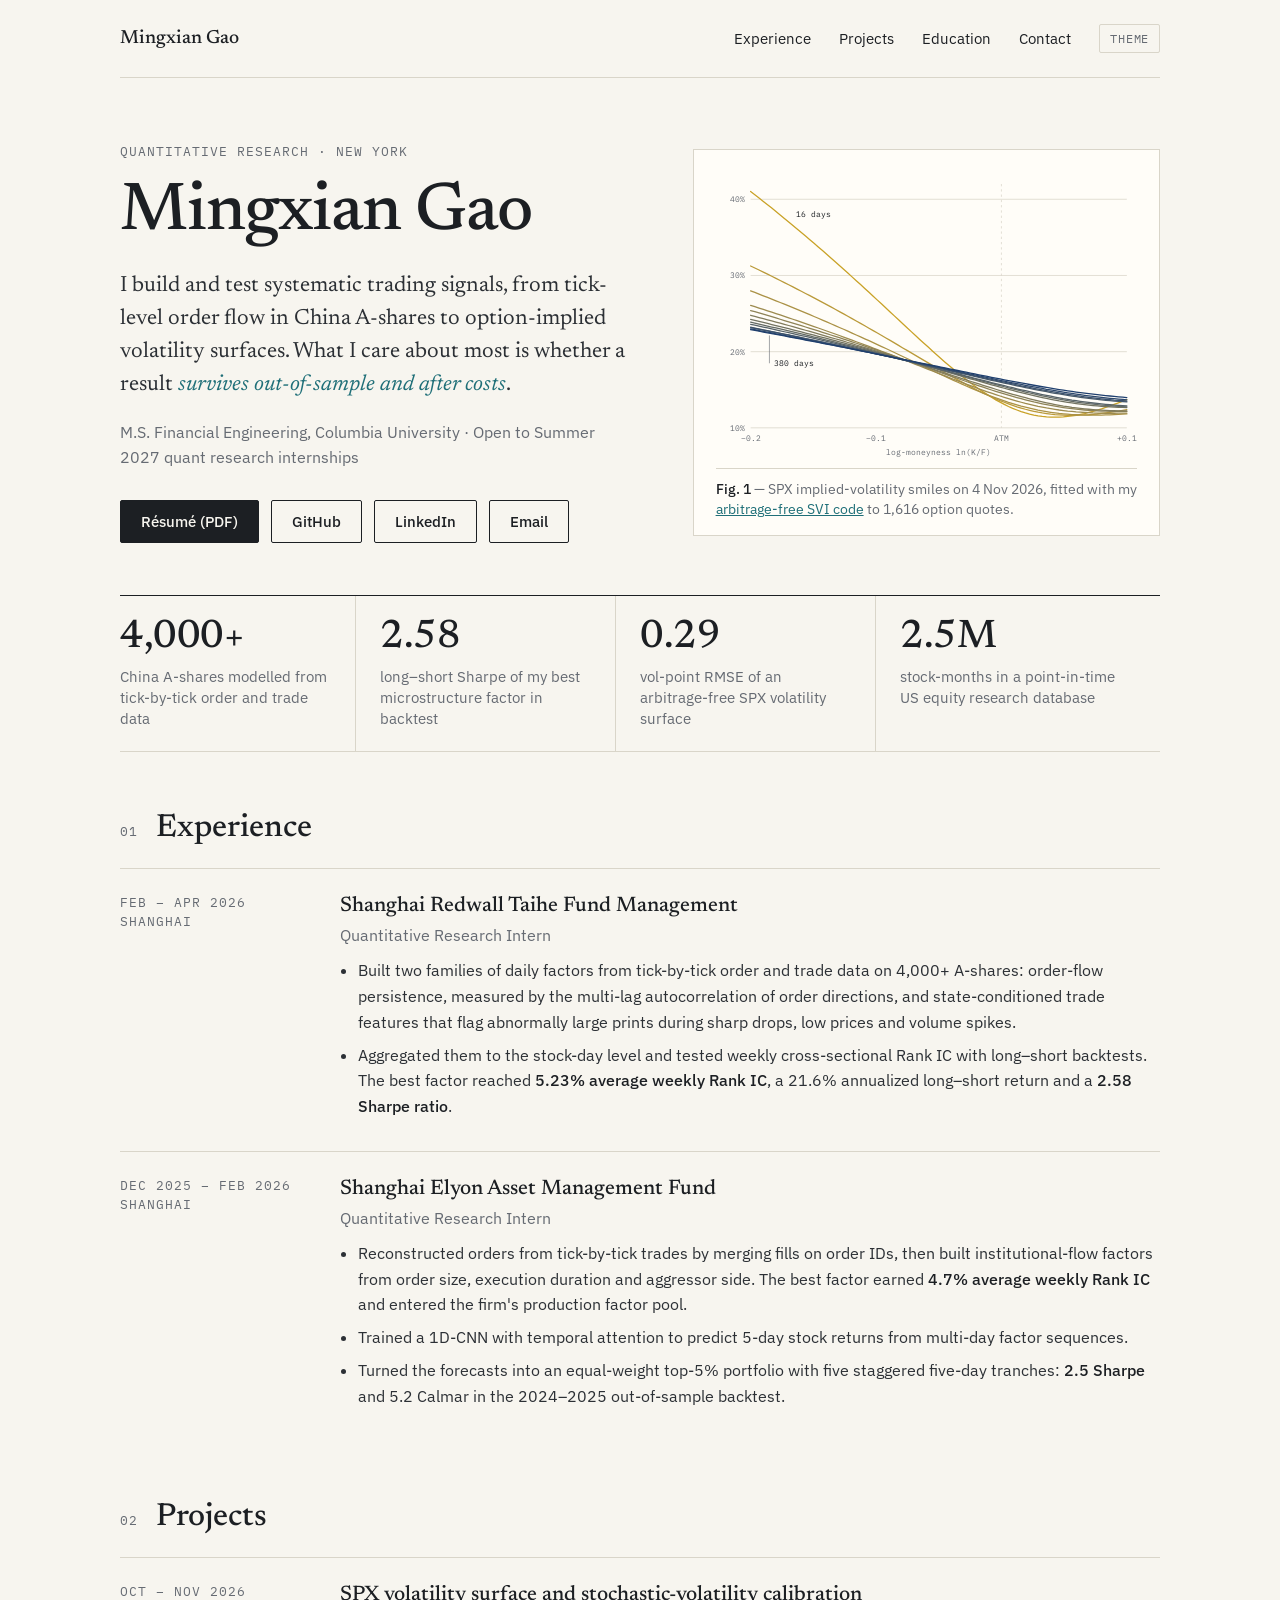
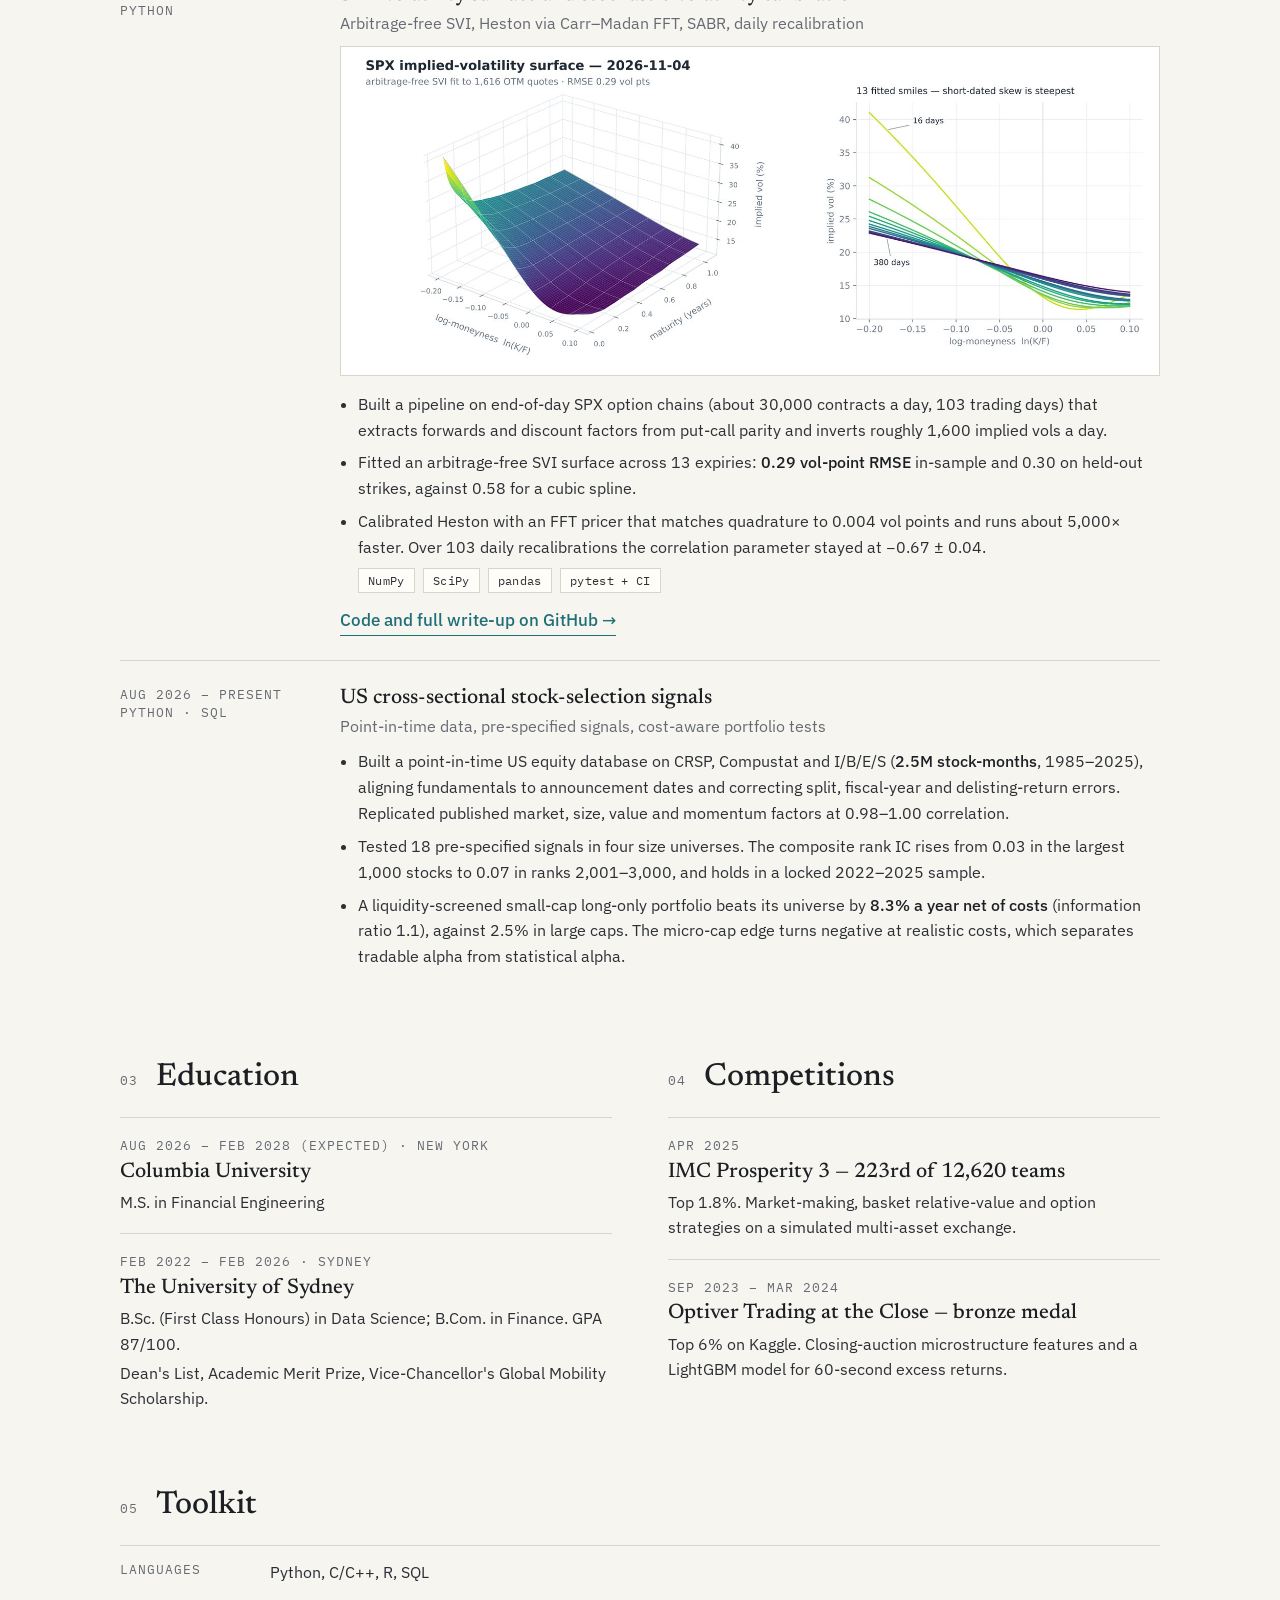
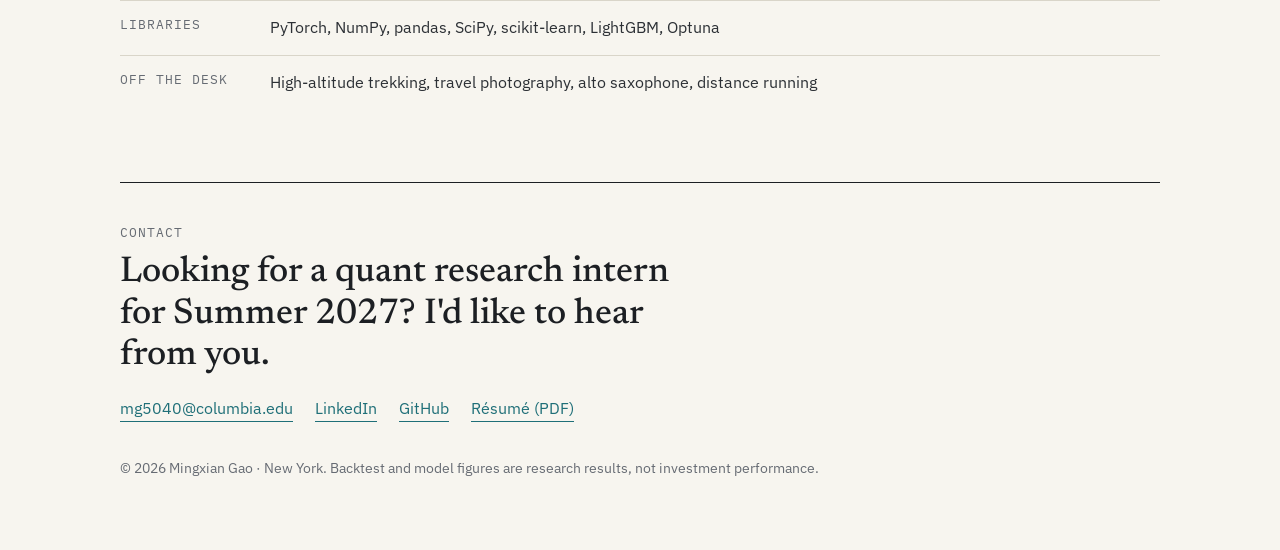
==== index.html @ 9b757c1c "Replace the Academic Pages template with a custom single-page site Static HTML/CSS in a research-not" ====
<!doctype html>
<html lang="en">
<head>
<meta charset="utf-8">
<meta name="viewport" content="width=device-width, initial-scale=1">
<title>Mingxian Gao — Quantitative Research</title>
<meta name="description" content="Mingxian Gao — M.S. Financial Engineering student at Columbia University. Equity alpha research, market microstructure and volatility modelling.">
<meta property="og:title" content="Mingxian Gao — Quantitative Research">
<meta property="og:description" content="Systematic trading signals, from tick-level order flow in China A-shares to option-implied volatility surfaces.">
<meta property="og:type" content="website">
<meta property="og:url" content="https://mxgao-a.github.io/personal-website/">
<meta property="og:image" content="https://mxgao-a.github.io/personal-website/assets/spx-surface.jpg">
<link rel="icon" href="assets/favicon.svg" type="image/svg+xml">
<link rel="preload" href="assets/fonts/newsreader-latin-500-normal.woff2" as="font" type="font/woff2" crossorigin>
<link rel="stylesheet" href="assets/style.css">
<script>
  // Apply a saved theme before first paint; otherwise follow the system setting.
  try { var t = localStorage.getItem("theme"); if (t === "light" || t === "dark") document.documentElement.dataset.theme = t; } catch (e) {}
</script>
</head>
<body>
<a class="skip" href="#main">Skip to content</a>
<div class="wrap">
  <nav aria-label="Primary">
    <a class="name" href="#top">Mingxian Gao</a>
    <ul>
      <li class="hide-s"><a href="#experience">Experience</a></li>
      <li class="hide-s"><a href="#projects">Projects</a></li>
      <li class="hide-s"><a href="#education">Education</a></li>
      <li><a href="#contact">Contact</a></li>
      <li><button class="theme" id="theme" type="button" aria-label="Switch between light and dark theme">Theme</button></li>
    </ul>
  </nav>

  <main id="main">
  <div class="hero" id="top">
    <div>
      <div class="mono">Quantitative research · New York</div>
      <h1>Mingxian Gao</h1>
      <p class="lede">I build and test systematic trading signals, from tick-level order flow in China A-shares to option-implied volatility surfaces. What I care about most is whether a result <em>survives out-of-sample and after costs</em>.</p>
      <p class="status">M.S. Financial Engineering, Columbia University · Open to Summer 2027 quant research internships</p>
      <div class="btns">
        <a class="btn primary" href="files/Mingxian_Gao_Resume.pdf">Résumé (PDF)</a>
        <a class="btn" href="https://github.com/MXGao-A">GitHub</a>
        <a class="btn" href="https://www.linkedin.com/in/mingxian-gao">LinkedIn</a>
        <a class="btn" href="mailto:mg5040@columbia.edu">Email</a>
      </div>
    </div>
    <figure class="fig">
      <svg class="smiles" viewBox="0 0 560 380" role="img" aria-labelledby="smiles-title smiles-desc">
      <title id="smiles-title">SPX implied-volatility smiles, 4 November 2026</title>
      <desc id="smiles-desc">Thirteen fitted implied-volatility curves from 16 to 380 days to expiry. Volatility rises steeply for strikes below the forward, most of all at the shortest expiry.</desc>
      <line class="grid" x1="46" x2="546" y1="340.0" y2="340.0"/>
      <text class="tick" x="38" y="344.0" text-anchor="end">10%</text>
      <line class="grid" x1="46" x2="546" y1="238.8" y2="238.8"/>
      <text class="tick" x="38" y="242.8" text-anchor="end">20%</text>
      <line class="grid" x1="46" x2="546" y1="137.5" y2="137.5"/>
      <text class="tick" x="38" y="141.5" text-anchor="end">30%</text>
      <line class="grid" x1="46" x2="546" y1="36.2" y2="36.2"/>
      <text class="tick" x="38" y="40.2" text-anchor="end">40%</text>
      <text class="tick" x="46.0" y="358" text-anchor="middle">−0.2</text>
      <text class="tick" x="212.7" y="358" text-anchor="middle">−0.1</text>
      <text class="tick" x="379.3" y="358" text-anchor="middle">ATM</text>
      <text class="tick" x="546.0" y="358" text-anchor="middle">+0.1</text>
      <line class="atm" x1="379.3" x2="379.3" y1="16" y2="340"/>
      <path class="smile" style="--i:0;--t:0.000" pathLength="1" d="M46.0,25.9 L51.6,30.2 L57.2,34.6 L62.9,39.1 L68.5,43.5 L74.1,48.0 L79.7,52.6 L85.3,57.1 L90.9,61.7 L96.6,66.3 L102.2,71.0 L107.8,75.7 L113.4,80.4 L119.0,85.1 L124.7,89.9 L130.3,94.7 L135.9,99.6 L141.5,104.4 L147.1,109.3 L152.7,114.3 L158.4,119.2 L164.0,124.2 L169.6,129.3 L175.2,134.3 L180.8,139.4 L186.4,144.5 L192.1,149.6 L197.7,154.7 L203.3,159.9 L208.9,165.1 L214.5,170.3 L220.2,175.5 L225.8,180.7 L231.4,186.0 L237.0,191.2 L242.6,196.4 L248.2,201.7 L253.9,206.9 L259.5,212.1 L265.1,217.3 L270.7,222.5 L276.3,227.6 L282.0,232.7 L287.6,237.8 L293.2,242.8 L298.8,247.8 L304.4,252.7 L310.0,257.5 L315.7,262.2 L321.3,266.8 L326.9,271.4 L332.5,275.8 L338.1,280.1 L343.8,284.3 L349.4,288.3 L355.0,292.2 L360.6,295.9 L366.2,299.4 L371.8,302.8 L377.5,305.9 L383.1,308.8 L388.7,311.6 L394.3,314.1 L399.9,316.3 L405.6,318.4 L411.2,320.2 L416.8,321.7 L422.4,323.0 L428.0,324.1 L433.6,324.9 L439.3,325.5 L444.9,325.8 L450.5,325.9 L456.1,325.8 L461.7,325.5 L467.3,324.9 L473.0,324.2 L478.6,323.3 L484.2,322.2 L489.8,321.0 L495.4,319.6 L501.1,318.1 L506.7,316.4 L512.3,314.7 L517.9,312.8 L523.5,310.9 L529.1,308.8 L534.8,306.7 L540.4,304.5 L546.0,302.3"/>
      <path class="smile" style="--i:1;--t:0.083" pathLength="1" d="M46.0,124.9 L51.6,127.6 L57.2,130.3 L62.9,133.1 L68.5,135.8 L74.1,138.6 L79.7,141.4 L85.3,144.2 L90.9,147.0 L96.6,149.8 L102.2,152.7 L107.8,155.6 L113.4,158.5 L119.0,161.4 L124.7,164.3 L130.3,167.3 L135.9,170.3 L141.5,173.3 L147.1,176.3 L152.7,179.3 L158.4,182.4 L164.0,185.5 L169.6,188.6 L175.2,191.7 L180.8,194.8 L186.4,198.0 L192.1,201.2 L197.7,204.4 L203.3,207.6 L208.9,210.8 L214.5,214.0 L220.2,217.3 L225.8,220.6 L231.4,223.8 L237.0,227.1 L242.6,230.4 L248.2,233.8 L253.9,237.1 L259.5,240.4 L265.1,243.7 L270.7,247.0 L276.3,250.4 L282.0,253.7 L287.6,257.0 L293.2,260.2 L298.8,263.5 L304.4,266.7 L310.0,269.9 L315.7,273.1 L321.3,276.2 L326.9,279.3 L332.5,282.3 L338.1,285.3 L343.8,288.2 L349.4,291.0 L355.0,293.8 L360.6,296.4 L366.2,299.0 L371.8,301.4 L377.5,303.8 L383.1,306.0 L388.7,308.1 L394.3,310.1 L399.9,312.0 L405.6,313.7 L411.2,315.3 L416.8,316.7 L422.4,318.0 L428.0,319.2 L433.6,320.2 L439.3,321.0 L444.9,321.8 L450.5,322.4 L456.1,322.8 L461.7,323.1 L467.3,323.3 L473.0,323.4 L478.6,323.4 L484.2,323.2 L489.8,322.9 L495.4,322.6 L501.1,322.1 L506.7,321.6 L512.3,320.9 L517.9,320.2 L523.5,319.5 L529.1,318.6 L534.8,317.7 L540.4,316.7 L546.0,315.7"/>
      <path class="smile" style="--i:2;--t:0.167" pathLength="1" d="M46.0,157.9 L51.6,160.1 L57.2,162.3 L62.9,164.5 L68.5,166.7 L74.1,168.9 L79.7,171.2 L85.3,173.4 L90.9,175.7 L96.6,178.0 L102.2,180.3 L107.8,182.6 L113.4,184.9 L119.0,187.3 L124.7,189.6 L130.3,192.0 L135.9,194.4 L141.5,196.8 L147.1,199.2 L152.7,201.7 L158.4,204.1 L164.0,206.6 L169.6,209.0 L175.2,211.5 L180.8,214.1 L186.4,216.6 L192.1,219.1 L197.7,221.7 L203.3,224.2 L208.9,226.8 L214.5,229.4 L220.2,232.0 L225.8,234.6 L231.4,237.2 L237.0,239.9 L242.6,242.5 L248.2,245.2 L253.9,247.8 L259.5,250.5 L265.1,253.2 L270.7,255.8 L276.3,258.5 L282.0,261.1 L287.6,263.8 L293.2,266.4 L298.8,269.1 L304.4,271.7 L310.0,274.3 L315.7,276.9 L321.3,279.4 L326.9,281.9 L332.5,284.4 L338.1,286.8 L343.8,289.2 L349.4,291.6 L355.0,293.9 L360.6,296.1 L366.2,298.2 L371.8,300.3 L377.5,302.3 L383.1,304.2 L388.7,306.1 L394.3,307.8 L399.9,309.5 L405.6,311.1 L411.2,312.5 L416.8,313.9 L422.4,315.2 L428.0,316.4 L433.6,317.4 L439.3,318.4 L444.9,319.3 L450.5,320.1 L456.1,320.8 L461.7,321.3 L467.3,321.8 L473.0,322.3 L478.6,322.6 L484.2,322.9 L489.8,323.0 L495.4,323.1 L501.1,323.2 L506.7,323.2 L512.3,323.1 L517.9,322.9 L523.5,322.7 L529.1,322.5 L534.8,322.2 L540.4,321.8 L546.0,321.4"/>
      <path class="smile" style="--i:3;--t:0.250" pathLength="1" d="M46.0,177.2 L51.6,179.0 L57.2,180.8 L62.9,182.6 L68.5,184.5 L74.1,186.3 L79.7,188.2 L85.3,190.0 L90.9,191.9 L96.6,193.8 L102.2,195.7 L107.8,197.6 L113.4,199.5 L119.0,201.5 L124.7,203.4 L130.3,205.4 L135.9,207.3 L141.5,209.3 L147.1,211.3 L152.7,213.3 L158.4,215.3 L164.0,217.3 L169.6,219.4 L175.2,221.4 L180.8,223.5 L186.4,225.6 L192.1,227.6 L197.7,229.7 L203.3,231.8 L208.9,234.0 L214.5,236.1 L220.2,238.2 L225.8,240.4 L231.4,242.5 L237.0,244.7 L242.6,246.9 L248.2,249.0 L253.9,251.2 L259.5,253.4 L265.1,255.6 L270.7,257.8 L276.3,260.0 L282.0,262.2 L287.6,264.4 L293.2,266.7 L298.8,268.9 L304.4,271.0 L310.0,273.2 L315.7,275.4 L321.3,277.6 L326.9,279.7 L332.5,281.8 L338.1,283.9 L343.8,286.0 L349.4,288.1 L355.0,290.1 L360.6,292.1 L366.2,294.0 L371.8,295.9 L377.5,297.7 L383.1,299.5 L388.7,301.2 L394.3,302.9 L399.9,304.5 L405.6,306.0 L411.2,307.5 L416.8,308.8 L422.4,310.1 L428.0,311.4 L433.6,312.5 L439.3,313.6 L444.9,314.5 L450.5,315.4 L456.1,316.3 L461.7,317.0 L467.3,317.7 L473.0,318.2 L478.6,318.8 L484.2,319.2 L489.8,319.6 L495.4,319.9 L501.1,320.2 L506.7,320.3 L512.3,320.5 L517.9,320.6 L523.5,320.6 L529.1,320.6 L534.8,320.5 L540.4,320.4 L546.0,320.3"/>
      <path class="smile" style="--i:4;--t:0.333" pathLength="1" d="M46.0,184.1 L51.6,185.7 L57.2,187.3 L62.9,189.0 L68.5,190.6 L74.1,192.3 L79.7,194.0 L85.3,195.7 L90.9,197.4 L96.6,199.1 L102.2,200.8 L107.8,202.5 L113.4,204.2 L119.0,206.0 L124.7,207.7 L130.3,209.5 L135.9,211.2 L141.5,213.0 L147.1,214.8 L152.7,216.6 L158.4,218.4 L164.0,220.2 L169.6,222.1 L175.2,223.9 L180.8,225.8 L186.4,227.6 L192.1,229.5 L197.7,231.4 L203.3,233.3 L208.9,235.2 L214.5,237.1 L220.2,239.0 L225.8,240.9 L231.4,242.8 L237.0,244.8 L242.6,246.7 L248.2,248.7 L253.9,250.6 L259.5,252.6 L265.1,254.6 L270.7,256.6 L276.3,258.6 L282.0,260.5 L287.6,262.5 L293.2,264.5 L298.8,266.5 L304.4,268.5 L310.0,270.5 L315.7,272.5 L321.3,274.4 L326.9,276.4 L332.5,278.4 L338.1,280.3 L343.8,282.2 L349.4,284.1 L355.0,286.0 L360.6,287.8 L366.2,289.7 L371.8,291.5 L377.5,293.2 L383.1,294.9 L388.7,296.6 L394.3,298.2 L399.9,299.8 L405.6,301.3 L411.2,302.8 L416.8,304.2 L422.4,305.6 L428.0,306.8 L433.6,308.0 L439.3,309.2 L444.9,310.3 L450.5,311.3 L456.1,312.2 L461.7,313.0 L467.3,313.8 L473.0,314.5 L478.6,315.2 L484.2,315.8 L489.8,316.3 L495.4,316.7 L501.1,317.1 L506.7,317.4 L512.3,317.7 L517.9,317.9 L523.5,318.1 L529.1,318.2 L534.8,318.2 L540.4,318.2 L546.0,318.2"/>
      <path class="smile" style="--i:5;--t:0.417" pathLength="1" d="M46.0,190.4 L51.6,191.9 L57.2,193.4 L62.9,194.9 L68.5,196.4 L74.1,197.9 L79.7,199.4 L85.3,200.9 L90.9,202.5 L96.6,204.0 L102.2,205.6 L107.8,207.1 L113.4,208.7 L119.0,210.3 L124.7,211.9 L130.3,213.5 L135.9,215.1 L141.5,216.7 L147.1,218.3 L152.7,220.0 L158.4,221.6 L164.0,223.2 L169.6,224.9 L175.2,226.6 L180.8,228.2 L186.4,229.9 L192.1,231.6 L197.7,233.3 L203.3,235.0 L208.9,236.8 L214.5,238.5 L220.2,240.2 L225.8,242.0 L231.4,243.7 L237.0,245.5 L242.6,247.3 L248.2,249.0 L253.9,250.8 L259.5,252.6 L265.1,254.4 L270.7,256.2 L276.3,258.0 L282.0,259.9 L287.6,261.7 L293.2,263.5 L298.8,265.3 L304.4,267.2 L310.0,269.0 L315.7,270.8 L321.3,272.6 L326.9,274.5 L332.5,276.3 L338.1,278.1 L343.8,279.9 L349.4,281.7 L355.0,283.5 L360.6,285.3 L366.2,287.0 L371.8,288.7 L377.5,290.4 L383.1,292.1 L388.7,293.8 L394.3,295.4 L399.9,297.0 L405.6,298.5 L411.2,300.0 L416.8,301.4 L422.4,302.8 L428.0,304.2 L433.6,305.5 L439.3,306.7 L444.9,307.9 L450.5,309.0 L456.1,310.0 L461.7,311.0 L467.3,311.8 L473.0,312.7 L478.6,313.4 L484.2,314.1 L489.8,314.7 L495.4,315.3 L501.1,315.8 L506.7,316.2 L512.3,316.5 L517.9,316.8 L523.5,317.1 L529.1,317.3 L534.8,317.4 L540.4,317.5 L546.0,317.5"/>
      <path class="smile" style="--i:6;--t:0.500" pathLength="1" d="M46.0,195.8 L51.6,197.2 L57.2,198.6 L62.9,199.9 L68.5,201.3 L74.1,202.7 L79.7,204.1 L85.3,205.5 L90.9,206.9 L96.6,208.3 L102.2,209.7 L107.8,211.1 L113.4,212.5 L119.0,214.0 L124.7,215.4 L130.3,216.8 L135.9,218.3 L141.5,219.8 L147.1,221.2 L152.7,222.7 L158.4,224.2 L164.0,225.7 L169.6,227.2 L175.2,228.7 L180.8,230.2 L186.4,231.7 L192.1,233.2 L197.7,234.8 L203.3,236.3 L208.9,237.9 L214.5,239.4 L220.2,241.0 L225.8,242.5 L231.4,244.1 L237.0,245.7 L242.6,247.3 L248.2,248.9 L253.9,250.5 L259.5,252.1 L265.1,253.7 L270.7,255.3 L276.3,256.9 L282.0,258.5 L287.6,260.1 L293.2,261.8 L298.8,263.4 L304.4,265.0 L310.0,266.7 L315.7,268.3 L321.3,269.9 L326.9,271.5 L332.5,273.2 L338.1,274.8 L343.8,276.4 L349.4,278.0 L355.0,279.6 L360.6,281.2 L366.2,282.8 L371.8,284.3 L377.5,285.8 L383.1,287.4 L388.7,288.9 L394.3,290.3 L399.9,291.8 L405.6,293.2 L411.2,294.6 L416.8,295.9 L422.4,297.2 L428.0,298.5 L433.6,299.7 L439.3,300.9 L444.9,302.1 L450.5,303.1 L456.1,304.2 L461.7,305.1 L467.3,306.1 L473.0,306.9 L478.6,307.7 L484.2,308.5 L489.8,309.2 L495.4,309.8 L501.1,310.4 L506.7,310.9 L512.3,311.4 L517.9,311.8 L523.5,312.1 L529.1,312.4 L534.8,312.7 L540.4,312.9 L546.0,313.0"/>
      <path class="smile" style="--i:7;--t:0.583" pathLength="1" d="M46.0,199.5 L51.6,200.8 L57.2,202.1 L62.9,203.4 L68.5,204.7 L74.1,206.0 L79.7,207.3 L85.3,208.6 L90.9,209.9 L96.6,211.2 L102.2,212.5 L107.8,213.9 L113.4,215.2 L119.0,216.6 L124.7,217.9 L130.3,219.3 L135.9,220.6 L141.5,222.0 L147.1,223.4 L152.7,224.8 L158.4,226.2 L164.0,227.6 L169.6,229.0 L175.2,230.4 L180.8,231.8 L186.4,233.2 L192.1,234.7 L197.7,236.1 L203.3,237.5 L208.9,239.0 L214.5,240.4 L220.2,241.9 L225.8,243.4 L231.4,244.8 L237.0,246.3 L242.6,247.8 L248.2,249.3 L253.9,250.8 L259.5,252.3 L265.1,253.8 L270.7,255.3 L276.3,256.8 L282.0,258.3 L287.6,259.8 L293.2,261.3 L298.8,262.9 L304.4,264.4 L310.0,265.9 L315.7,267.4 L321.3,269.0 L326.9,270.5 L332.5,272.0 L338.1,273.5 L343.8,275.0 L349.4,276.6 L355.0,278.1 L360.6,279.6 L366.2,281.0 L371.8,282.5 L377.5,284.0 L383.1,285.4 L388.7,286.9 L394.3,288.3 L399.9,289.7 L405.6,291.0 L411.2,292.4 L416.8,293.7 L422.4,295.0 L428.0,296.2 L433.6,297.4 L439.3,298.6 L444.9,299.8 L450.5,300.9 L456.1,301.9 L461.7,302.9 L467.3,303.9 L473.0,304.8 L478.6,305.7 L484.2,306.5 L489.8,307.2 L495.4,307.9 L501.1,308.6 L506.7,309.2 L512.3,309.7 L517.9,310.2 L523.5,310.7 L529.1,311.1 L534.8,311.4 L540.4,311.7 L546.0,312.0"/>
      <path class="smile" style="--i:8;--t:0.667" pathLength="1" d="M46.0,202.4 L51.6,203.6 L57.2,204.9 L62.9,206.1 L68.5,207.3 L74.1,208.5 L79.7,209.8 L85.3,211.0 L90.9,212.3 L96.6,213.5 L102.2,214.8 L107.8,216.1 L113.4,217.3 L119.0,218.6 L124.7,219.9 L130.3,221.2 L135.9,222.5 L141.5,223.8 L147.1,225.1 L152.7,226.4 L158.4,227.7 L164.0,229.1 L169.6,230.4 L175.2,231.7 L180.8,233.1 L186.4,234.4 L192.1,235.8 L197.7,237.1 L203.3,238.5 L208.9,239.9 L214.5,241.2 L220.2,242.6 L225.8,244.0 L231.4,245.4 L237.0,246.8 L242.6,248.2 L248.2,249.6 L253.9,251.0 L259.5,252.4 L265.1,253.9 L270.7,255.3 L276.3,256.7 L282.0,258.2 L287.6,259.6 L293.2,261.0 L298.8,262.5 L304.4,263.9 L310.0,265.4 L315.7,266.8 L321.3,268.3 L326.9,269.7 L332.5,271.2 L338.1,272.6 L343.8,274.1 L349.4,275.5 L355.0,276.9 L360.6,278.4 L366.2,279.8 L371.8,281.2 L377.5,282.6 L383.1,284.0 L388.7,285.4 L394.3,286.7 L399.9,288.1 L405.6,289.4 L411.2,290.7 L416.8,292.0 L422.4,293.2 L428.0,294.5 L433.6,295.7 L439.3,296.8 L444.9,298.0 L450.5,299.1 L456.1,300.1 L461.7,301.2 L467.3,302.1 L473.0,303.1 L478.6,303.9 L484.2,304.8 L489.8,305.6 L495.4,306.3 L501.1,307.0 L506.7,307.6 L512.3,308.2 L517.9,308.8 L523.5,309.3 L529.1,309.7 L534.8,310.1 L540.4,310.4 L546.0,310.7"/>
      <path class="smile" style="--i:9;--t:0.750" pathLength="1" d="M46.0,206.3 L51.6,207.4 L57.2,208.6 L62.9,209.7 L68.5,210.8 L74.1,212.0 L79.7,213.1 L85.3,214.3 L90.9,215.4 L96.6,216.6 L102.2,217.8 L107.8,218.9 L113.4,220.1 L119.0,221.3 L124.7,222.5 L130.3,223.7 L135.9,224.9 L141.5,226.1 L147.1,227.3 L152.7,228.5 L158.4,229.7 L164.0,230.9 L169.6,232.1 L175.2,233.3 L180.8,234.6 L186.4,235.8 L192.1,237.0 L197.7,238.3 L203.3,239.5 L208.9,240.8 L214.5,242.0 L220.2,243.3 L225.8,244.6 L231.4,245.8 L237.0,247.1 L242.6,248.4 L248.2,249.7 L253.9,251.0 L259.5,252.2 L265.1,253.5 L270.7,254.8 L276.3,256.1 L282.0,257.4 L287.6,258.7 L293.2,260.0 L298.8,261.3 L304.4,262.6 L310.0,263.9 L315.7,265.2 L321.3,266.5 L326.9,267.8 L332.5,269.1 L338.1,270.4 L343.8,271.7 L349.4,272.9 L355.0,274.2 L360.6,275.5 L366.2,276.8 L371.8,278.0 L377.5,279.3 L383.1,280.5 L388.7,281.7 L394.3,283.0 L399.9,284.2 L405.6,285.3 L411.2,286.5 L416.8,287.7 L422.4,288.8 L428.0,289.9 L433.6,291.0 L439.3,292.0 L444.9,293.1 L450.5,294.1 L456.1,295.0 L461.7,296.0 L467.3,296.9 L473.0,297.8 L478.6,298.6 L484.2,299.4 L489.8,300.2 L495.4,300.9 L501.1,301.6 L506.7,302.2 L512.3,302.8 L517.9,303.4 L523.5,303.9 L529.1,304.4 L534.8,304.9 L540.4,305.3 L546.0,305.6"/>
      <path class="smile" style="--i:10;--t:0.833" pathLength="1" d="M46.0,206.7 L51.6,207.8 L57.2,209.0 L62.9,210.1 L68.5,211.2 L74.1,212.3 L79.7,213.5 L85.3,214.6 L90.9,215.7 L96.6,216.9 L102.2,218.0 L107.8,219.2 L113.4,220.3 L119.0,221.5 L124.7,222.7 L130.3,223.8 L135.9,225.0 L141.5,226.2 L147.1,227.4 L152.7,228.5 L158.4,229.7 L164.0,230.9 L169.6,232.1 L175.2,233.3 L180.8,234.5 L186.4,235.8 L192.1,237.0 L197.7,238.2 L203.3,239.4 L208.9,240.6 L214.5,241.9 L220.2,243.1 L225.8,244.3 L231.4,245.6 L237.0,246.8 L242.6,248.1 L248.2,249.3 L253.9,250.6 L259.5,251.8 L265.1,253.1 L270.7,254.4 L276.3,255.6 L282.0,256.9 L287.6,258.1 L293.2,259.4 L298.8,260.7 L304.4,261.9 L310.0,263.2 L315.7,264.5 L321.3,265.7 L326.9,267.0 L332.5,268.3 L338.1,269.5 L343.8,270.8 L349.4,272.0 L355.0,273.3 L360.6,274.5 L366.2,275.7 L371.8,276.9 L377.5,278.2 L383.1,279.4 L388.7,280.6 L394.3,281.7 L399.9,282.9 L405.6,284.1 L411.2,285.2 L416.8,286.3 L422.4,287.4 L428.0,288.5 L433.6,289.6 L439.3,290.6 L444.9,291.6 L450.5,292.6 L456.1,293.6 L461.7,294.5 L467.3,295.4 L473.0,296.3 L478.6,297.1 L484.2,297.9 L489.8,298.7 L495.4,299.4 L501.1,300.1 L506.7,300.8 L512.3,301.4 L517.9,302.0 L523.5,302.5 L529.1,303.1 L534.8,303.5 L540.4,304.0 L546.0,304.4"/>
      <path class="smile" style="--i:11;--t:0.917" pathLength="1" d="M46.0,208.5 L51.6,209.6 L57.2,210.7 L62.9,211.7 L68.5,212.8 L74.1,213.9 L79.7,215.0 L85.3,216.1 L90.9,217.2 L96.6,218.3 L102.2,219.4 L107.8,220.5 L113.4,221.6 L119.0,222.7 L124.7,223.8 L130.3,224.9 L135.9,226.0 L141.5,227.2 L147.1,228.3 L152.7,229.4 L158.4,230.6 L164.0,231.7 L169.6,232.9 L175.2,234.0 L180.8,235.2 L186.4,236.3 L192.1,237.5 L197.7,238.7 L203.3,239.8 L208.9,241.0 L214.5,242.2 L220.2,243.3 L225.8,244.5 L231.4,245.7 L237.0,246.9 L242.6,248.1 L248.2,249.3 L253.9,250.5 L259.5,251.7 L265.1,252.9 L270.7,254.1 L276.3,255.3 L282.0,256.5 L287.6,257.7 L293.2,258.9 L298.8,260.1 L304.4,261.3 L310.0,262.5 L315.7,263.7 L321.3,264.9 L326.9,266.1 L332.5,267.3 L338.1,268.5 L343.8,269.7 L349.4,270.9 L355.0,272.1 L360.6,273.3 L366.2,274.4 L371.8,275.6 L377.5,276.8 L383.1,277.9 L388.7,279.1 L394.3,280.2 L399.9,281.3 L405.6,282.4 L411.2,283.5 L416.8,284.6 L422.4,285.7 L428.0,286.7 L433.6,287.7 L439.3,288.8 L444.9,289.7 L450.5,290.7 L456.1,291.7 L461.7,292.6 L467.3,293.5 L473.0,294.3 L478.6,295.2 L484.2,296.0 L489.8,296.8 L495.4,297.5 L501.1,298.2 L506.7,298.9 L512.3,299.6 L517.9,300.2 L523.5,300.8 L529.1,301.3 L534.8,301.8 L540.4,302.3 L546.0,302.7"/>
      <path class="smile" style="--i:12;--t:1.000" pathLength="1" d="M46.0,209.6 L51.6,210.6 L57.2,211.6 L62.9,212.7 L68.5,213.7 L74.1,214.8 L79.7,215.8 L85.3,216.9 L90.9,217.9 L96.6,219.0 L102.2,220.1 L107.8,221.1 L113.4,222.2 L119.0,223.3 L124.7,224.4 L130.3,225.4 L135.9,226.5 L141.5,227.6 L147.1,228.7 L152.7,229.8 L158.4,230.9 L164.0,232.0 L169.6,233.1 L175.2,234.2 L180.8,235.3 L186.4,236.5 L192.1,237.6 L197.7,238.7 L203.3,239.8 L208.9,240.9 L214.5,242.1 L220.2,243.2 L225.8,244.3 L231.4,245.5 L237.0,246.6 L242.6,247.8 L248.2,248.9 L253.9,250.0 L259.5,251.2 L265.1,252.3 L270.7,253.5 L276.3,254.6 L282.0,255.8 L287.6,256.9 L293.2,258.1 L298.8,259.2 L304.4,260.4 L310.0,261.5 L315.7,262.7 L321.3,263.8 L326.9,265.0 L332.5,266.1 L338.1,267.2 L343.8,268.4 L349.4,269.5 L355.0,270.6 L360.6,271.7 L366.2,272.8 L371.8,273.9 L377.5,275.0 L383.1,276.1 L388.7,277.2 L394.3,278.3 L399.9,279.3 L405.6,280.4 L411.2,281.4 L416.8,282.4 L422.4,283.4 L428.0,284.4 L433.6,285.4 L439.3,286.3 L444.9,287.3 L450.5,288.2 L456.1,289.1 L461.7,289.9 L467.3,290.8 L473.0,291.6 L478.6,292.4 L484.2,293.2 L489.8,293.9 L495.4,294.6 L501.1,295.3 L506.7,295.9 L512.3,296.6 L517.9,297.2 L523.5,297.7 L529.1,298.3 L534.8,298.8 L540.4,299.3 L546.0,299.7"/>
      <text class="lab" x="106.0" y="59.9">16 days</text>
      <line class="lead" x1="71.0" y1="217.2" x2="71.0" y2="254.2"/>
      <text class="lab" x="77.0" y="258.2">380 days</text>
      <text class="axis" x="296.0" y="376" text-anchor="middle">log-moneyness ln(K/F)</text>
      </svg>
      <figcaption><b>Fig. 1</b> — SPX implied-volatility smiles on 4 Nov 2026, fitted with my <a href="https://github.com/MXGao-A/spx-vol-surface">arbitrage-free SVI code</a> to 1,616 option quotes.</figcaption>
    </figure>
  </div>

  <div class="stats" aria-label="Selected results">
    <div class="stat"><div class="n">4,000+</div><div class="l">China A-shares modelled from tick-by-tick order and trade data</div></div>
    <div class="stat"><div class="n">2.58</div><div class="l">long–short Sharpe of my best microstructure factor in backtest</div></div>
    <div class="stat"><div class="n">0.29</div><div class="l">vol-point RMSE of an arbitrage-free SPX volatility surface</div></div>
    <div class="stat"><div class="n">2.5M</div><div class="l">stock-months in a point-in-time US equity research database</div></div>
  </div>

  <section id="experience">
    <div class="sec-head"><span class="mono">01</span><h2>Experience</h2></div>

    <div class="entry">
      <div class="mono">Feb – Apr 2026<br>Shanghai</div>
      <div>
        <h3>Shanghai Redwall Taihe Fund Management</h3>
        <div class="role">Quantitative Research Intern</div>
        <ul>
          <li>Built two families of daily factors from tick-by-tick order and trade data on 4,000+ A-shares: order-flow persistence, measured by the multi-lag autocorrelation of order directions, and state-conditioned trade features that flag abnormally large prints during sharp drops, low prices and volume spikes.</li>
          <li>Aggregated them to the stock-day level and tested weekly cross-sectional Rank IC with long–short backtests. The best factor reached <b>5.23% average weekly Rank IC</b>, a 21.6% annualized long–short return and a <b>2.58 Sharpe ratio</b>.</li>
        </ul>
      </div>
    </div>

    <div class="entry">
      <div class="mono">Dec 2025 – Feb 2026<br>Shanghai</div>
      <div>
        <h3>Shanghai Elyon Asset Management Fund</h3>
        <div class="role">Quantitative Research Intern</div>
        <ul>
          <li>Reconstructed orders from tick-by-tick trades by merging fills on order IDs, then built institutional-flow factors from order size, execution duration and aggressor side. The best factor earned <b>4.7% average weekly Rank IC</b> and entered the firm's production factor pool.</li>
          <li>Trained a 1D-CNN with temporal attention to predict 5-day stock returns from multi-day factor sequences.</li>
          <li>Turned the forecasts into an equal-weight top-5% portfolio with five staggered five-day tranches: <b>2.5 Sharpe</b> and 5.2 Calmar in the 2024–2025 out-of-sample backtest.</li>
        </ul>
      </div>
    </div>
  </section>

  <section id="projects">
    <div class="sec-head"><span class="mono">02</span><h2>Projects</h2></div>

    <div class="entry">
      <div class="mono">Oct – Nov 2026<br>Python</div>
      <div>
        <h3>SPX volatility surface and stochastic-volatility calibration</h3>
        <div class="role">Arbitrage-free SVI, Heston via Carr–Madan FFT, SABR, daily recalibration</div>
        <figure class="project-fig"><img src="assets/spx-surface.jpg" width="1600" height="640" loading="lazy" alt="Fitted SPX implied-volatility surface in three dimensions beside the smile for each of 13 expiries"></figure>
        <ul>
          <li>Built a pipeline on end-of-day SPX option chains (about 30,000 contracts a day, 103 trading days) that extracts forwards and discount factors from put-call parity and inverts roughly 1,600 implied vols a day.</li>
          <li>Fitted an arbitrage-free SVI surface across 13 expiries: <b>0.29 vol-point RMSE</b> in-sample and 0.30 on held-out strikes, against 0.58 for a cubic spline.</li>
          <li>Calibrated Heston with an FFT pricer that matches quadrature to 0.004 vol points and runs about 5,000× faster. Over 103 daily recalibrations the correlation parameter stayed at −0.67 ± 0.04.</li>
        </ul>
        <ul class="chips"><li>NumPy</li><li>SciPy</li><li>pandas</li><li>pytest + CI</li></ul>
        <a class="link" href="https://github.com/MXGao-A/spx-vol-surface">Code and full write-up on GitHub →</a>
      </div>
    </div>

    <div class="entry">
      <div class="mono">Aug 2026 – present<br>Python · SQL</div>
      <div>
        <h3>US cross-sectional stock-selection signals</h3>
        <div class="role">Point-in-time data, pre-specified signals, cost-aware portfolio tests</div>
        <ul>
          <li>Built a point-in-time US equity database on CRSP, Compustat and I/B/E/S (<b>2.5M stock-months</b>, 1985–2025), aligning fundamentals to announcement dates and correcting split, fiscal-year and delisting-return errors. Replicated published market, size, value and momentum factors at 0.98–1.00 correlation.</li>
          <li>Tested 18 pre-specified signals in four size universes. The composite rank IC rises from 0.03 in the largest 1,000 stocks to 0.07 in ranks 2,001–3,000, and holds in a locked 2022–2025 sample.</li>
          <li>A liquidity-screened small-cap long-only portfolio beats its universe by <b>8.3% a year net of costs</b> (information ratio 1.1), against 2.5% in large caps. The micro-cap edge turns negative at realistic costs, which separates tradable alpha from statistical alpha.</li>
        </ul>
      </div>
    </div>
  </section>

  <section id="education">
    <div class="cols">
      <div>
        <div class="sec-head"><span class="mono">03</span><h2>Education</h2></div>
        <ul class="list">
          <li><span class="mono when">Aug 2026 – Feb 2028 (expected) · New York</span>
            <h3>Columbia University</h3>
            <p>M.S. in Financial Engineering</p></li>
          <li><span class="mono when">Feb 2022 – Feb 2026 · Sydney</span>
            <h3>The University of Sydney</h3>
            <p>B.Sc. (First Class Honours) in Data Science; B.Com. in Finance. GPA 87/100.</p>
            <p>Dean's List, Academic Merit Prize, Vice-Chancellor's Global Mobility Scholarship.</p></li>
        </ul>
      </div>
      <div>
        <div class="sec-head"><span class="mono">04</span><h2>Competitions</h2></div>
        <ul class="list">
          <li><span class="mono when">Apr 2025</span>
            <h3>IMC Prosperity 3 — 223rd of 12,620 teams</h3>
            <p>Top 1.8%. Market-making, basket relative-value and option strategies on a simulated multi-asset exchange.</p></li>
          <li><span class="mono when">Sep 2023 – Mar 2024</span>
            <h3>Optiver Trading at the Close — bronze medal</h3>
            <p>Top 6% on Kaggle. Closing-auction microstructure features and a LightGBM model for 60-second excess returns.</p></li>
        </ul>
      </div>
    </div>
  </section>

  <section id="skills">
    <div class="sec-head"><span class="mono">05</span><h2>Toolkit</h2></div>
    <dl>
      <dt class="mono">Languages</dt><dd>Python, C/C++, R, SQL</dd>
      <dt class="mono">Libraries</dt><dd>PyTorch, NumPy, pandas, SciPy, scikit-learn, LightGBM, Optuna</dd>
      <dt class="mono">Off the desk</dt><dd>High-altitude trekking, travel photography, alto saxophone, distance running</dd>
    </dl>
  </section>
  </main>

  <footer id="contact">
    <div class="contact">
      <div>
        <div class="mono">Contact</div>
        <h2>Looking for a quant research intern for Summer 2027? I'd like to hear from you.</h2>
        <div class="links">
          <a href="mailto:mg5040@columbia.edu">mg5040@columbia.edu</a>
          <a href="https://www.linkedin.com/in/mingxian-gao">LinkedIn</a>
          <a href="https://github.com/MXGao-A">GitHub</a>
          <a href="files/Mingxian_Gao_Resume.pdf">Résumé (PDF)</a>
        </div>
      </div>
    </div>
    <p class="colophon">© 2026 Mingxian Gao · New York. Backtest and model figures are research results, not investment performance.</p>
  </footer>
</div>
<script>
  document.getElementById("theme").addEventListener("click", function () {
    var root = document.documentElement;
    var dark = root.dataset.theme ? root.dataset.theme === "dark" : matchMedia("(prefers-color-scheme: dark)").matches;
    root.dataset.theme = dark ? "light" : "dark";
    try { localStorage.setItem("theme", root.dataset.theme); } catch (e) {}
  });
</script>
</body>
</html>
---- assets/style.css ----
/* Mingxian Gao — personal site. Plain CSS, no build step. */
@font-face{font-family:"Newsreader";src:url(fonts/newsreader-latin-400-normal.woff2) format("woff2");font-weight:400;font-display:swap}
@font-face{font-family:"Newsreader";src:url(fonts/newsreader-latin-500-normal.woff2) format("woff2");font-weight:500;font-display:swap}
@font-face{font-family:"Newsreader";src:url(fonts/newsreader-latin-400-italic.woff2) format("woff2");font-weight:400;font-style:italic;font-display:swap}
@font-face{font-family:"Plex Sans";src:url(fonts/ibm-plex-sans-latin-400-normal.woff2) format("woff2");font-weight:400;font-display:swap}
@font-face{font-family:"Plex Sans";src:url(fonts/ibm-plex-sans-latin-500-normal.woff2) format("woff2");font-weight:500;font-display:swap}
@font-face{font-family:"Plex Mono";src:url(fonts/ibm-plex-mono-latin-400-normal.woff2) format("woff2");font-weight:400;font-display:swap}

:root{
  --bg:#f7f5ef; --card:#fffdf8; --ink:#1c1f23; --body:#2c3035; --muted:#666b73; --rule:#d9d5c9;
  --accent:#1f6f78; --c-short:#c9a227; --c-long:#1f3f6e;
  --serif:"Newsreader",Georgia,"Times New Roman",serif;
  --sans:"Plex Sans",system-ui,-apple-system,"Segoe UI",sans-serif;
  --mono:"Plex Mono",ui-monospace,SFMono-Regular,Menlo,monospace;
  color-scheme:light;
}
@media (prefers-color-scheme:dark){
  :root:not([data-theme="light"]){
    --bg:#131519; --card:#191c21; --ink:#ecebe6; --body:#d3d2cc; --muted:#989da5; --rule:#2d3138;
    --accent:#6fbfc8; --c-short:#e6c453; --c-long:#86aef0; color-scheme:dark;
  }
}
:root[data-theme="dark"]{
  --bg:#131519; --card:#191c21; --ink:#ecebe6; --body:#d3d2cc; --muted:#989da5; --rule:#2d3138;
  --accent:#6fbfc8; --c-short:#e6c453; --c-long:#86aef0; color-scheme:dark;
}

*{box-sizing:border-box}
html{scroll-behavior:smooth;-webkit-text-size-adjust:100%}
body{margin:0;background:var(--bg);color:var(--body);font:400 17px/1.62 var(--sans);-webkit-font-smoothing:antialiased;text-rendering:optimizeLegibility}
a{color:inherit}
.wrap{max-width:1120px;margin:0 auto;padding:0 40px}
.mono{font:400 12.5px/1.5 var(--mono);letter-spacing:.08em;text-transform:uppercase;color:var(--muted)}
.skip{position:absolute;left:-9999px}
.skip:focus{left:16px;top:12px;background:var(--ink);color:var(--bg);padding:8px 12px;z-index:10}
:focus-visible{outline:2px solid var(--accent);outline-offset:3px}

/* ---- nav */
nav{display:flex;justify-content:space-between;align-items:center;padding:24px 0;border-bottom:1px solid var(--rule)}
nav .name{font:500 19px var(--serif);color:var(--ink);text-decoration:none}
nav ul{display:flex;gap:28px;align-items:center;list-style:none;margin:0;padding:0}
nav ul a{color:var(--ink);text-decoration:none;font-size:15px}
nav ul a:hover{color:var(--accent)}
.theme{font:400 12px var(--mono);letter-spacing:.06em;text-transform:uppercase;color:var(--muted);background:none;border:1px solid var(--rule);border-radius:2px;padding:6px 10px;cursor:pointer}
.theme:hover{color:var(--ink);border-color:var(--ink)}

/* ---- hero */
.hero{display:grid;grid-template-columns:1.05fr .95fr;gap:56px;align-items:center;padding:64px 0 52px}
h1{font:500 68px/1.02 var(--serif);letter-spacing:-.015em;color:var(--ink);margin:18px 0 22px}
.lede{font:400 22px/1.5 var(--serif);color:var(--body);margin:0 0 18px;max-width:30em}
.lede em{color:var(--accent);font-style:italic}
.status{color:var(--muted);font-size:15.5px;margin:0 0 30px}
.btns{display:flex;gap:12px;flex-wrap:wrap}
.btn{font:500 15px var(--sans);padding:11px 20px;border:1px solid var(--ink);border-radius:2px;text-decoration:none;color:var(--ink);transition:background .15s,color .15s}
.btn:hover{background:var(--ink);color:var(--bg)}
.btn.primary{background:var(--ink);color:var(--bg)}
.btn.primary:hover{background:var(--accent);border-color:var(--accent);color:#fff}
figure{margin:0}
.fig{background:var(--card);border:1px solid var(--rule);padding:22px 22px 16px}
figcaption{font:400 13.5px/1.5 var(--sans);color:var(--muted);margin-top:10px;border-top:1px solid var(--rule);padding-top:10px}
figcaption b{color:var(--ink);font-weight:500}
figcaption a{color:var(--accent)}

/* ---- smile chart */
.smiles{width:100%;height:auto;display:block}
.smiles .grid{stroke:var(--rule);stroke-width:1}
.smiles .atm{stroke:var(--rule);stroke-width:1;stroke-dasharray:3 4}
.smiles .lead{stroke:var(--muted);stroke-width:.8}
.smiles .tick,.smiles .axis,.smiles .lab{font:400 11px var(--mono);fill:var(--muted)}
.smiles .lab{fill:var(--ink)}
.smiles .smile{fill:none;stroke-width:1.7;stroke-linecap:round;stroke:color-mix(in oklab,var(--c-long) calc(var(--t)*100%),var(--c-short));stroke-dasharray:1;stroke-dashoffset:0}
@supports not (color:color-mix(in oklab,red,blue)){.smiles .smile{stroke:var(--accent)}}
@media (prefers-reduced-motion:no-preference){
  .smiles .smile{animation:draw 1.1s cubic-bezier(.3,.6,.2,1) both;animation-delay:calc(var(--i)*55ms + 150ms)}
  @keyframes draw{from{stroke-dashoffset:1}to{stroke-dashoffset:0}}
}

/* ---- stats */
.stats{display:grid;grid-template-columns:repeat(4,1fr);border-top:1px solid var(--ink);border-bottom:1px solid var(--rule)}
.stat{padding:22px 24px 22px 0;border-right:1px solid var(--rule);margin-right:24px}
.stat:last-child{border-right:0;margin-right:0}
.stat .n{font:500 40px/1 var(--serif);letter-spacing:-.01em;color:var(--ink);font-variant-numeric:lining-nums}
.stat .l{font-size:14.5px;color:var(--muted);margin-top:8px;line-height:1.45}

/* ---- sections */
section{padding:60px 0 0;scroll-margin-top:12px}
.sec-head{display:flex;gap:18px;align-items:baseline;margin-bottom:24px}
h2{font:500 32px var(--serif);color:var(--ink);margin:0}
.entry{display:grid;grid-template-columns:190px 1fr;gap:30px;padding:24px 0;border-top:1px solid var(--rule)}
h3{font:500 21px/1.3 var(--serif);color:var(--ink);margin:0 0 2px}
.role{color:var(--muted);font-size:15.5px;margin-bottom:10px}
.entry ul{margin:0;padding-left:18px}
.entry li{margin-bottom:7px;font-size:16px}
.entry p{margin:0 0 10px;font-size:16px}
b,strong{font-weight:500;color:var(--ink)}
.chips{display:flex;flex-wrap:wrap;gap:8px;margin:14px 0 0;padding:0;list-style:none}
.chips li{font:400 12px var(--mono);letter-spacing:.03em;color:var(--body);border:1px solid var(--rule);background:var(--card);padding:4px 9px;margin:0}
.link{display:inline-block;margin-top:14px;font-weight:500;color:var(--accent);text-decoration:none;border-bottom:1px solid currentColor}
.link:hover{color:var(--ink)}
.project-fig{margin:6px 0 16px;border:1px solid var(--rule);background:#fff}
.project-fig img{display:block;width:100%;height:auto}

/* ---- two-column blocks */
.cols{display:grid;grid-template-columns:1fr 1fr;gap:56px}
.list{list-style:none;margin:0;padding:0}
.list>li{padding:18px 0;border-top:1px solid var(--rule)}
.list .when{display:block;margin-bottom:4px}
.list p{margin:4px 0 0;font-size:15.5px;color:var(--body)}
dl{display:grid;grid-template-columns:150px 1fr;gap:0;margin:0}
dt,dd{padding:14px 0;border-top:1px solid var(--rule);margin:0}
dd{font-size:16px}

/* ---- footer */
footer{margin-top:72px;border-top:1px solid var(--ink);padding:40px 0 56px}
.contact{display:grid;grid-template-columns:1fr auto;gap:32px;align-items:end}
.contact h2{font-size:36px;line-height:1.15;max-width:16em;margin-top:12px}
.contact .links{display:flex;gap:22px;flex-wrap:wrap;margin-top:18px;font-size:16px}
.contact .links a{color:var(--accent);text-decoration:none;border-bottom:1px solid currentColor}
.colophon{color:var(--muted);font-size:13.5px;margin-top:36px}

/* ---- responsive */
@media (max-width:900px){
  .wrap{padding:0 22px}
  .hero{grid-template-columns:1fr;gap:36px;padding:40px 0 36px}
  h1{font-size:48px}
  .lede{font-size:20px}
  .stats{grid-template-columns:1fr 1fr}
  .stat{border-right:0;margin-right:0;padding:18px 12px 18px 0;border-top:1px solid var(--rule)}
  .stat:nth-child(-n+2){border-top:0}
  .entry{grid-template-columns:1fr;gap:8px}
  .cols{grid-template-columns:1fr;gap:28px}
  .contact{grid-template-columns:1fr}
  nav ul{gap:16px}
  nav ul .hide-s{display:none}
  dl{grid-template-columns:110px 1fr}
}
@media print{nav ul,.theme,.btns{display:none}body{background:#fff}}
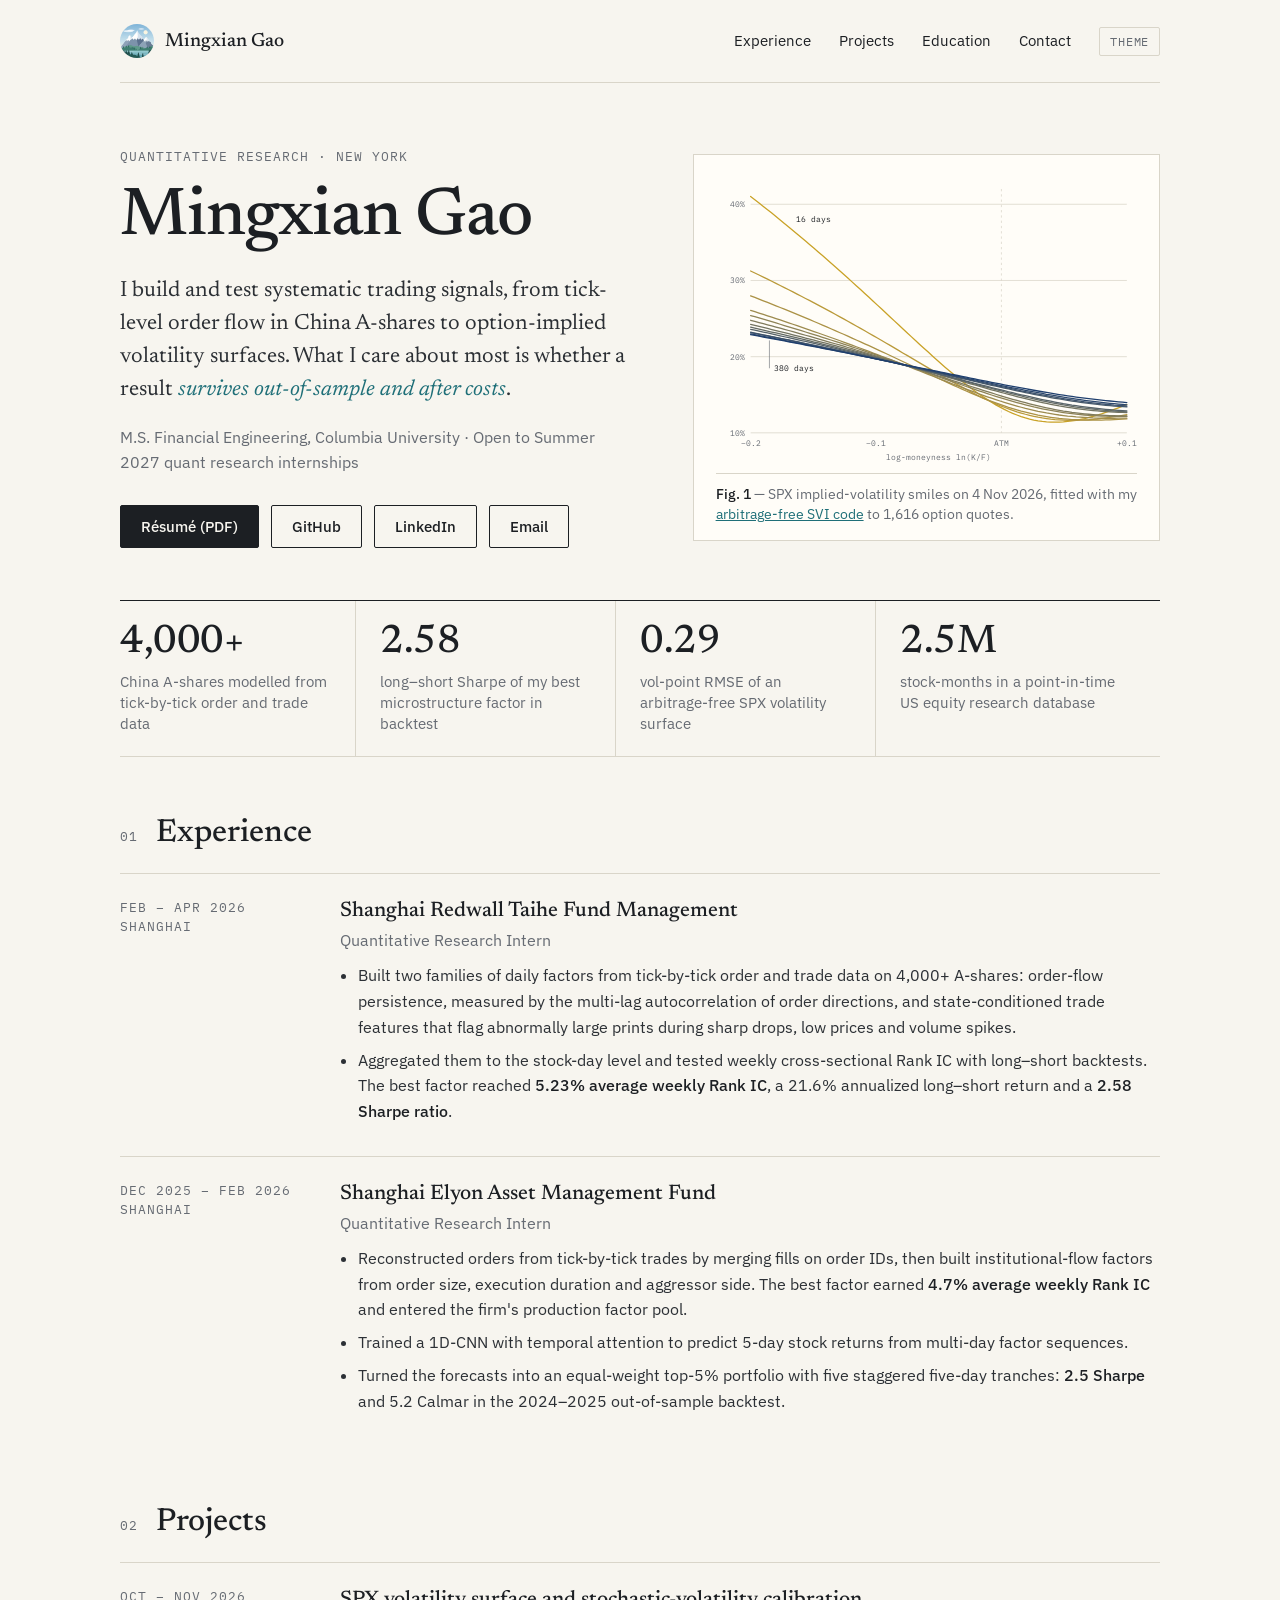
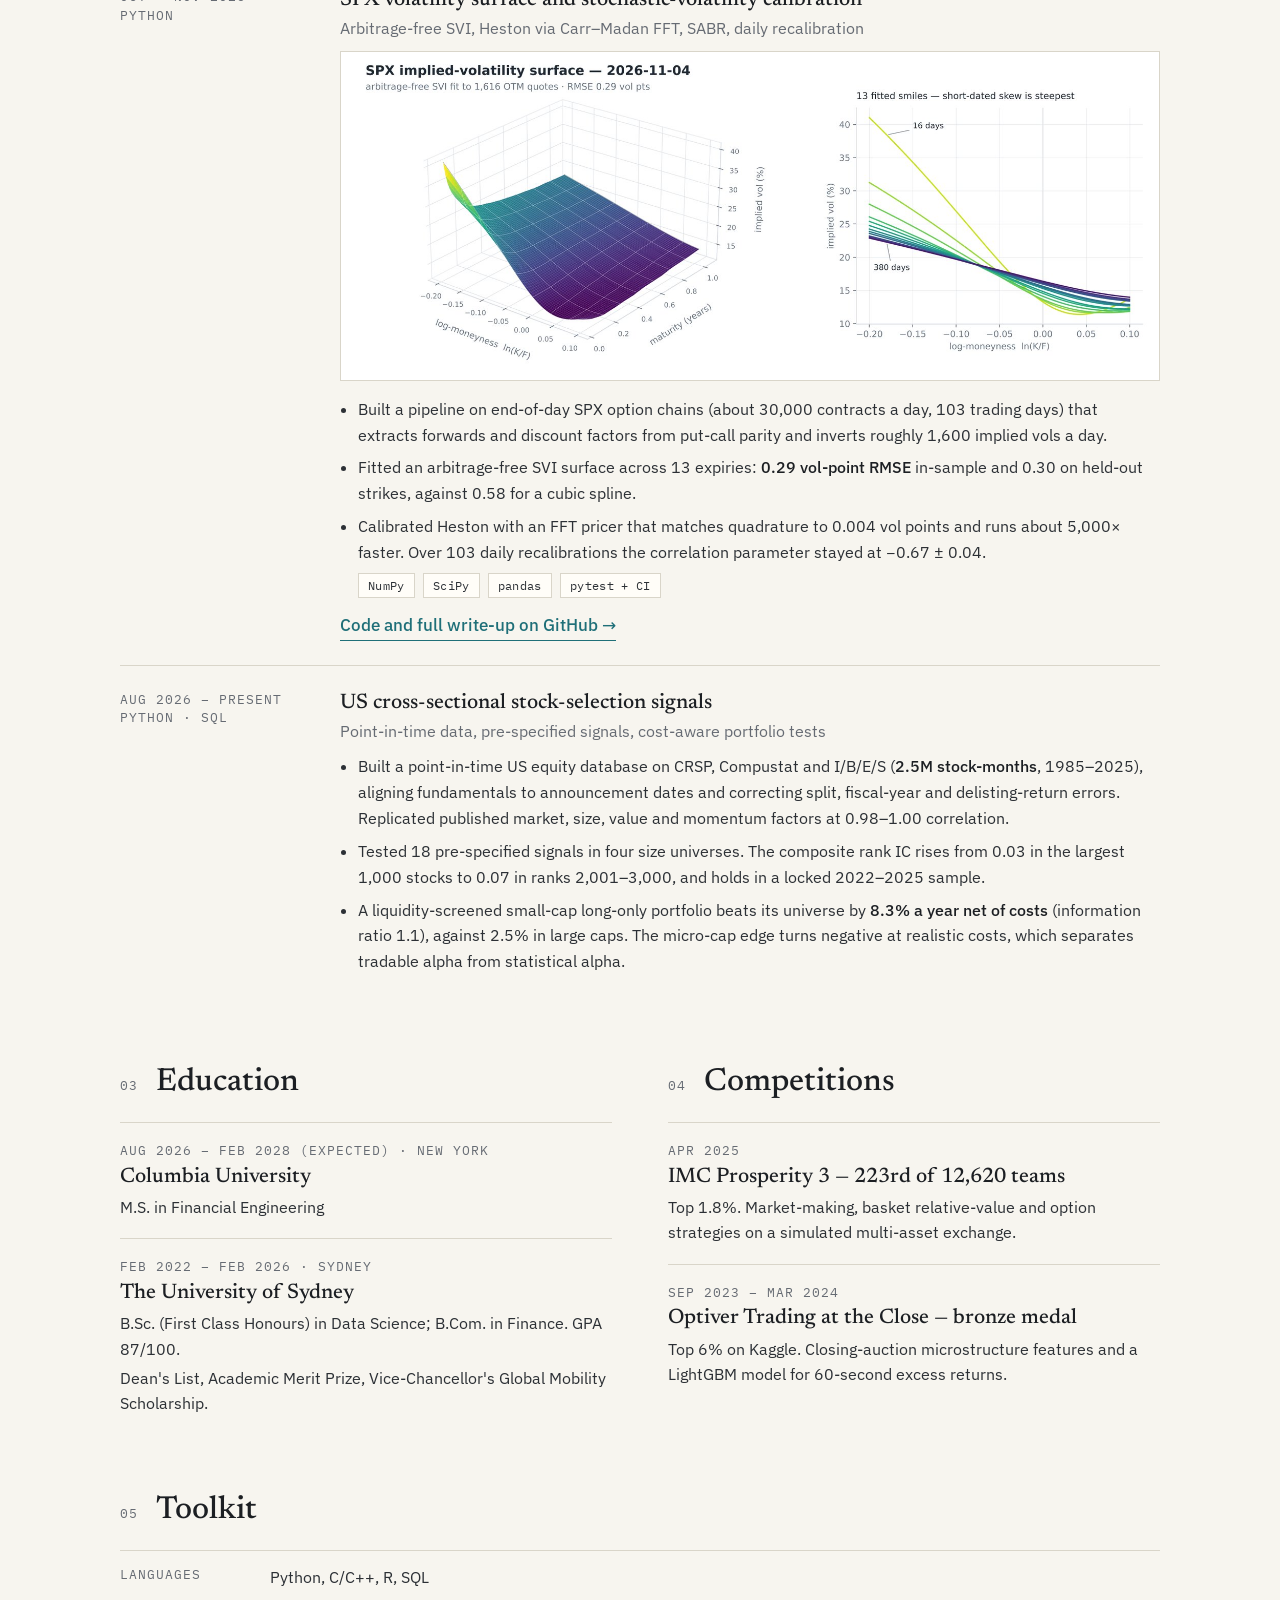
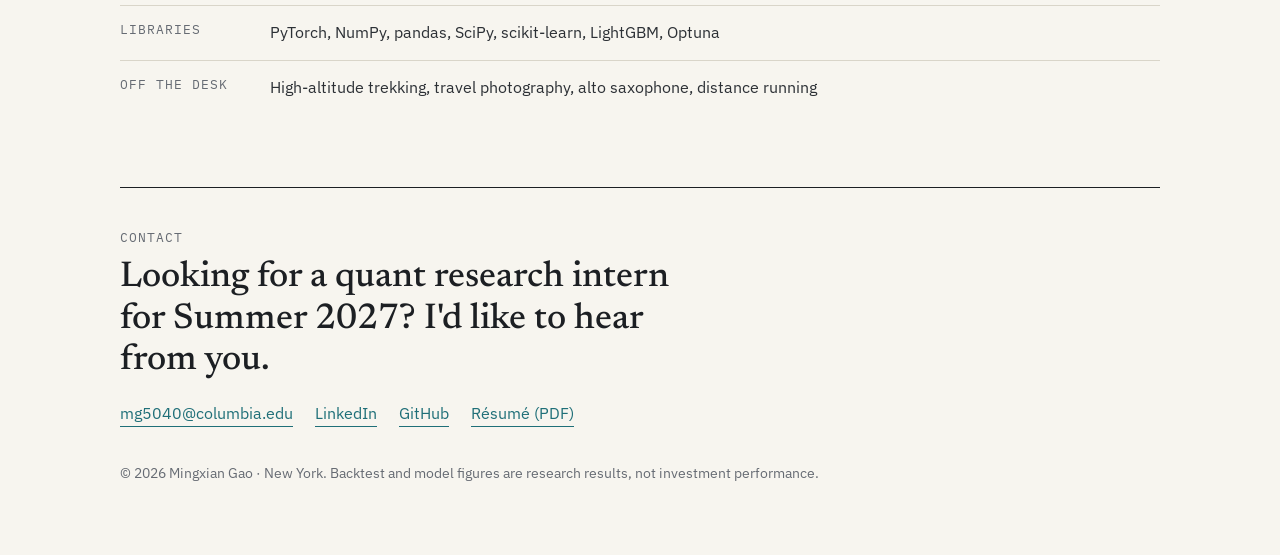
==== commit 22373461: "Add avatar to the nav bar and use it as the favicon Co-Authored-By: Claude Fable 5.2 <noreply@anthro" ====
--- a/index.html
+++ b/index.html
@@ -10,7 +10,8 @@
 <meta property="og:type" content="website">
 <meta property="og:url" content="https://mxgao-a.github.io/personal-website/">
 <meta property="og:image" content="https://mxgao-a.github.io/personal-website/assets/spx-surface.jpg">
-<link rel="icon" href="assets/favicon.svg" type="image/svg+xml">
+<link rel="icon" href="assets/favicon.png" type="image/png">
+<link rel="apple-touch-icon" href="assets/apple-touch-icon.png">
 <link rel="preload" href="assets/fonts/newsreader-latin-500-normal.woff2" as="font" type="font/woff2" crossorigin>
 <link rel="stylesheet" href="assets/style.css">
 <script>
@@ -22,7 +23,7 @@
 <a class="skip" href="#main">Skip to content</a>
 <div class="wrap">
   <nav aria-label="Primary">
-    <a class="name" href="#top">Mingxian Gao</a>
+    <a class="name" href="#top"><img class="avatar" src="assets/avatar.jpg" width="34" height="34" alt="">Mingxian Gao</a>
     <ul>
       <li class="hide-s"><a href="#experience">Experience</a></li>
       <li class="hide-s"><a href="#projects">Projects</a></li>
--- a/assets/style.css
+++ b/assets/style.css
@@ -37,7 +37,8 @@
 
 /* ---- nav */
 nav{display:flex;justify-content:space-between;align-items:center;padding:24px 0;border-bottom:1px solid var(--rule)}
-nav .name{font:500 19px var(--serif);color:var(--ink);text-decoration:none}
+nav .name{display:flex;align-items:center;gap:11px;font:500 19px var(--serif);color:var(--ink);text-decoration:none}
+.avatar{width:34px;height:34px;border-radius:50%;display:block}
 nav ul{display:flex;gap:28px;align-items:center;list-style:none;margin:0;padding:0}
 nav ul a{color:var(--ink);text-decoration:none;font-size:15px}
 nav ul a:hover{color:var(--accent)}
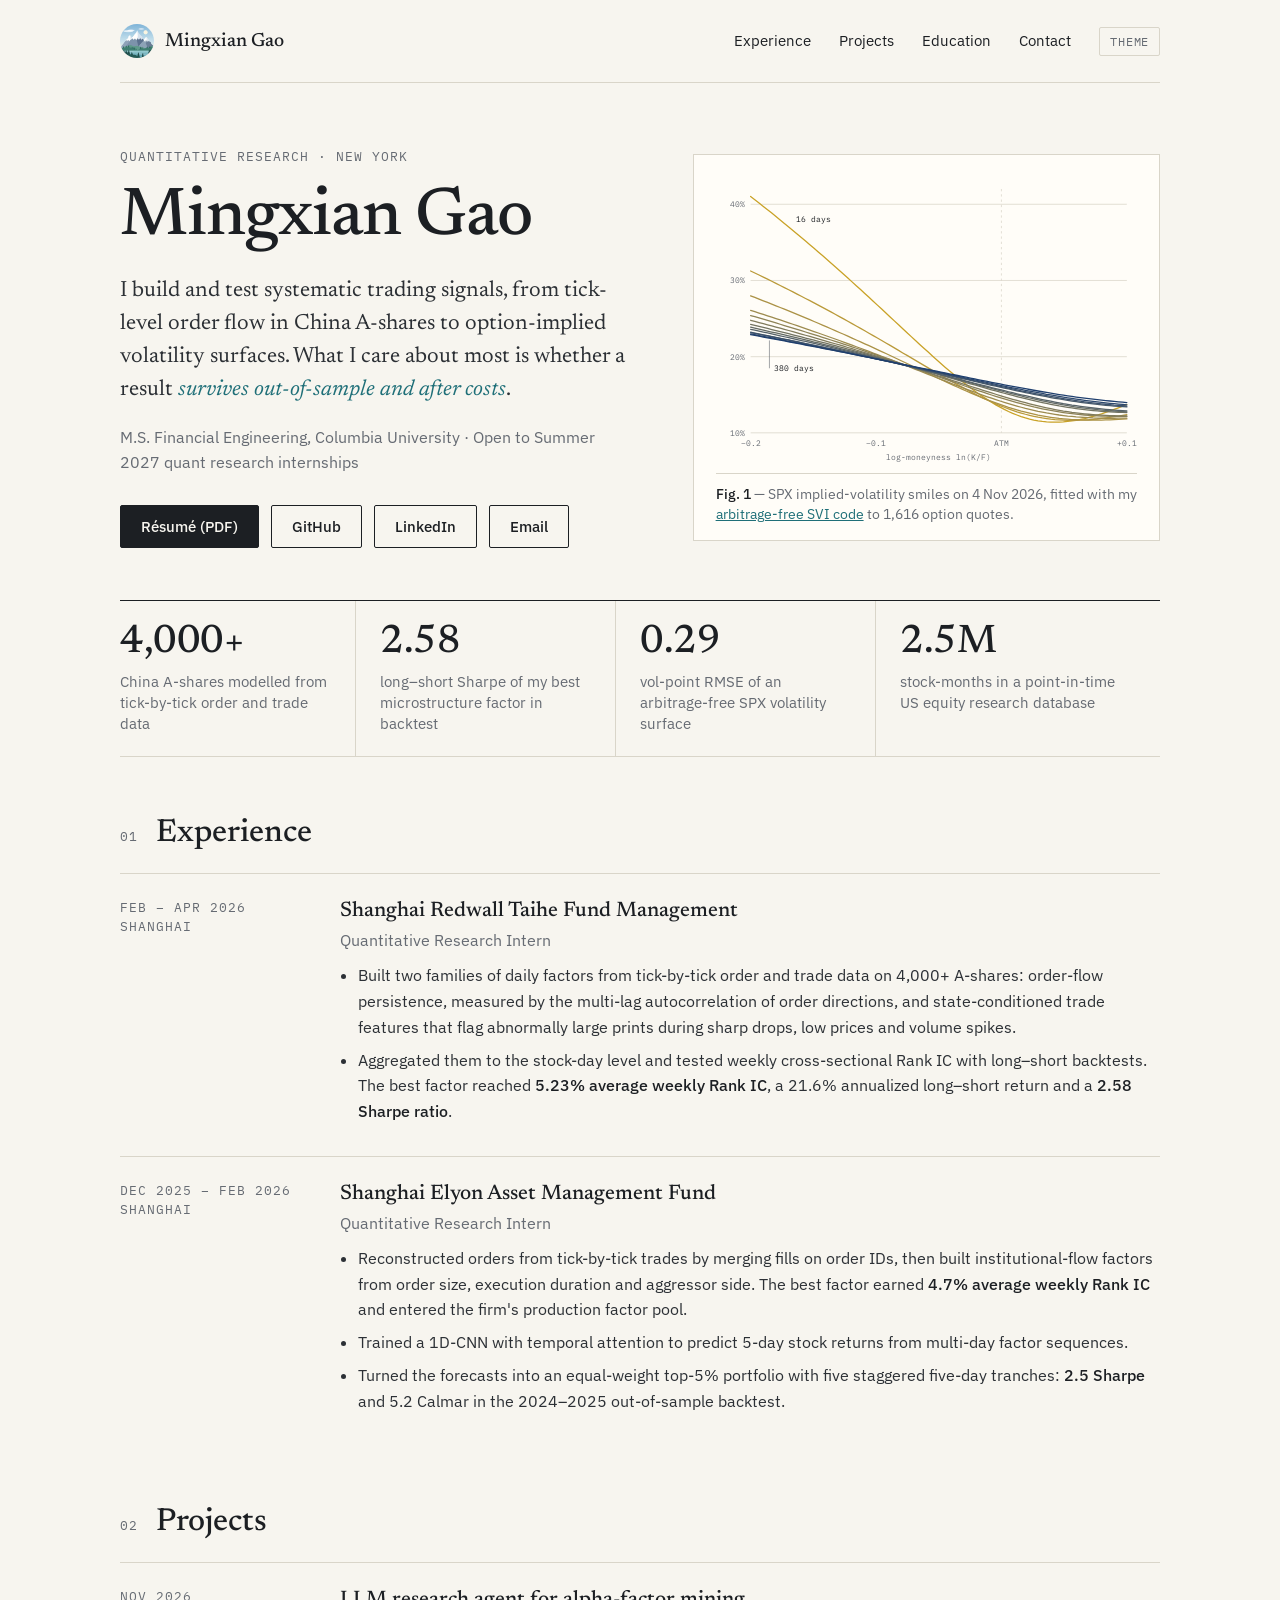
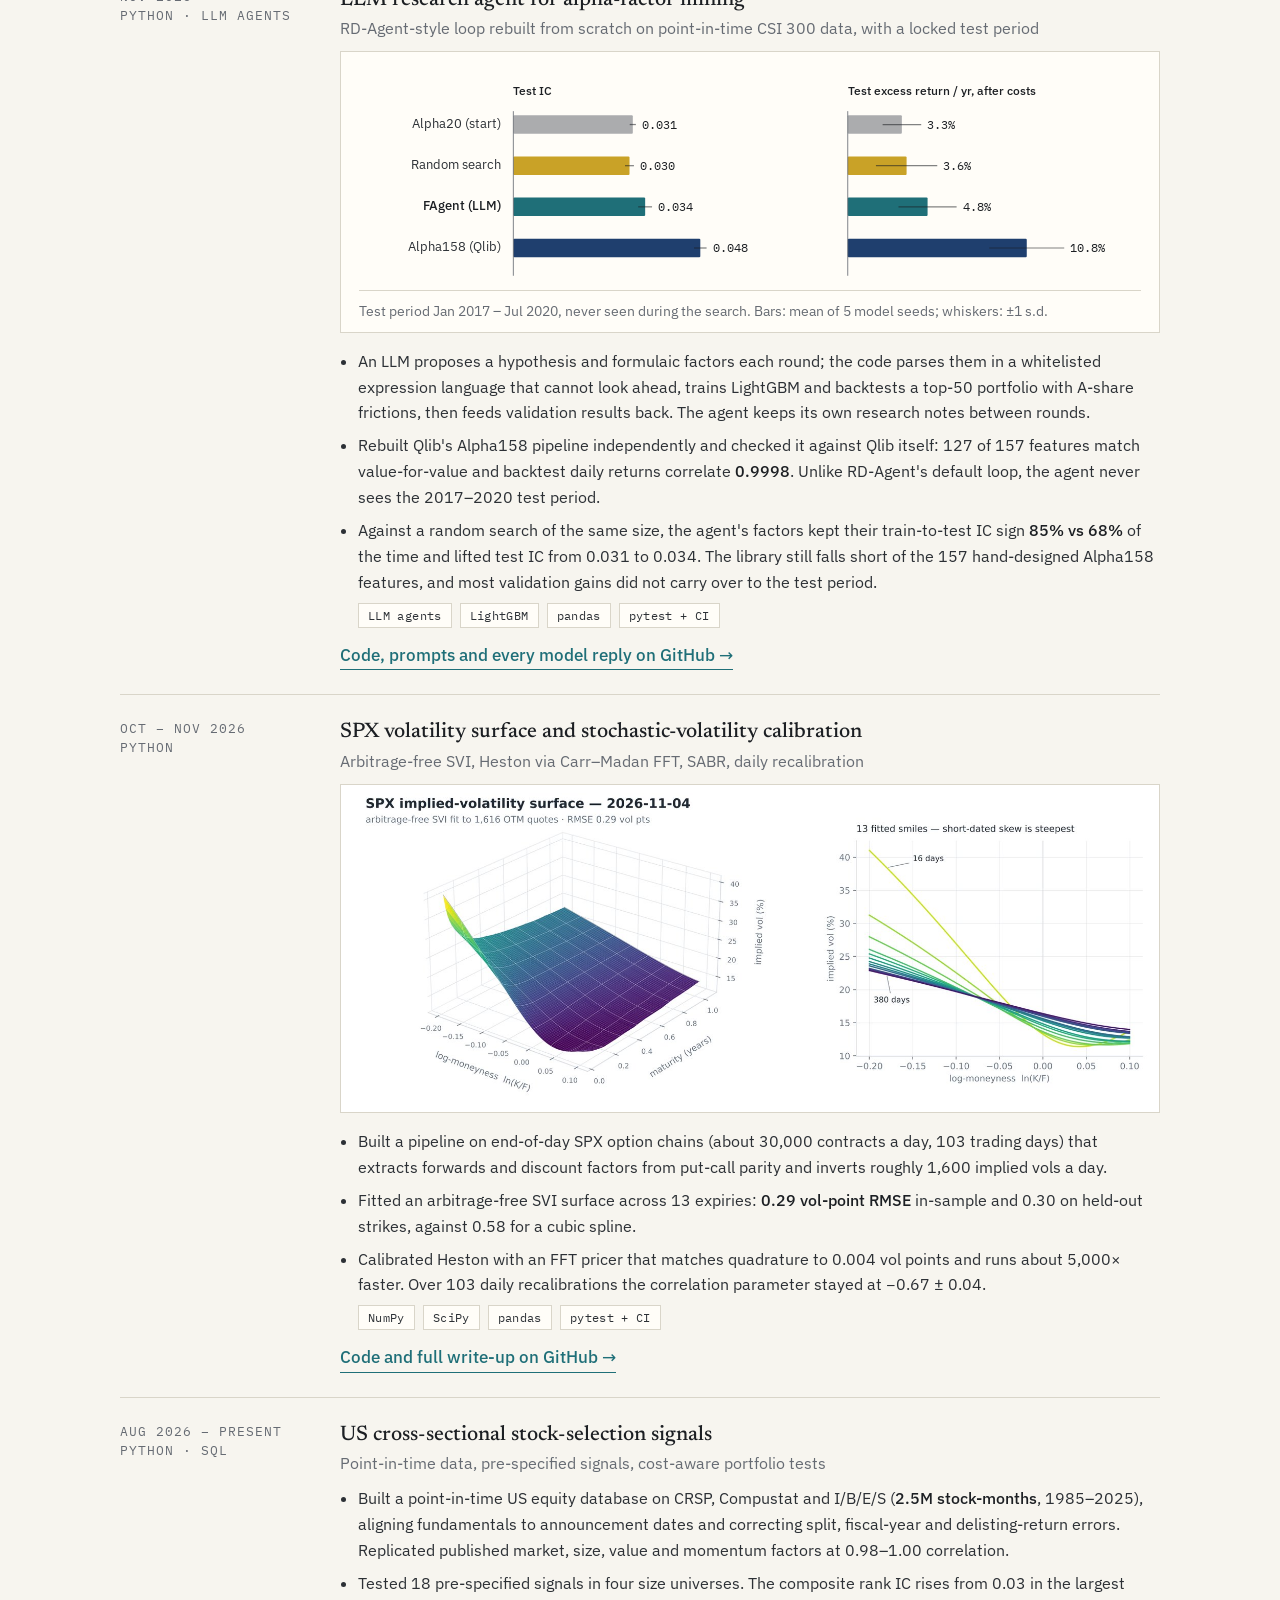
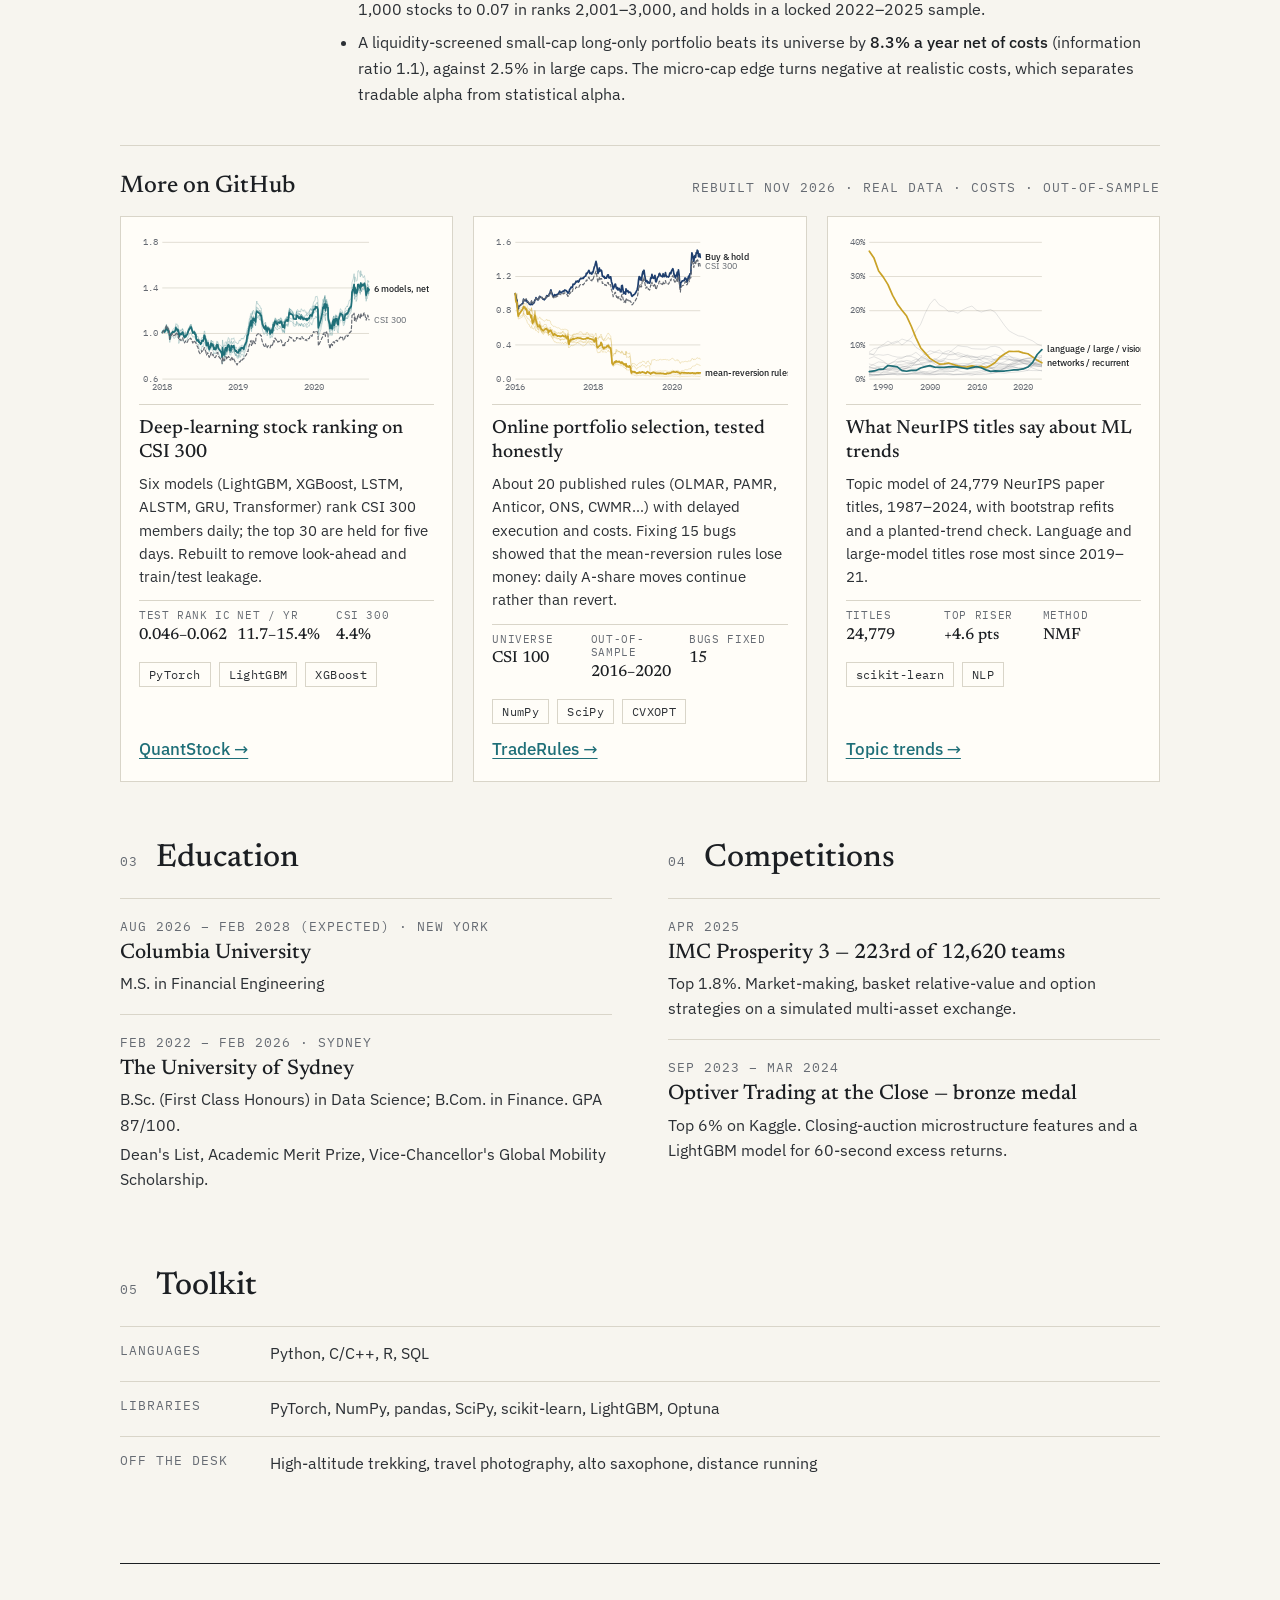
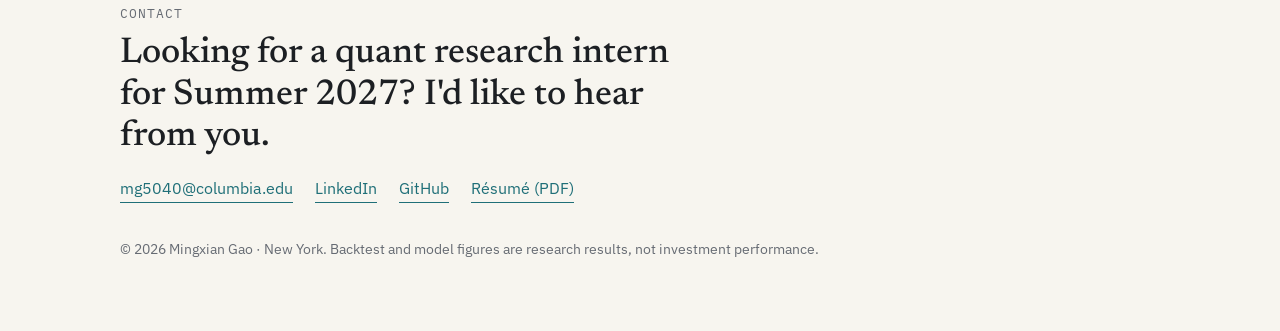
==== commit 07c9b3c2: "Add the FAgent project and a card grid of the other rebuilt repositories - FAgent entry with a theme" ====
--- a/index.html
+++ b/index.html
@@ -126,6 +126,58 @@
     <div class="sec-head"><span class="mono">02</span><h2>Projects</h2></div>
 
     <div class="entry">
+      <div class="mono">Nov 2026<br>Python · LLM agents</div>
+      <div>
+        <h3>LLM research agent for alpha-factor mining</h3>
+        <div class="role">RD-Agent-style loop rebuilt from scratch on point-in-time CSI 300 data, with a locked test period</div>
+        <figure class="project-fig chart-fig">
+<svg class="chart" viewBox="0 0 760 204" role="img" aria-label="FAgent test-period results"><title>FAgent test-period results</title><desc>Test-period IC and annualised excess return after costs, averaged over five model seeds, for four factor libraries: Alpha20 (start): IC 0.031, return 3.3%; Random search: IC 0.030, return 3.6%; FAgent (LLM): IC 0.034, return 4.8%; Alpha158 (Qlib): IC 0.048, return 10.8%</desc>
+<text class="tick head" x="150.0" y="24">Test IC</text>
+<text class="lab " x="138" y="56" text-anchor="end">Alpha20 (start)</text>
+<rect class="bar c-muted" x="150.0" y="44" width="116.1" height="18" rx="1"/>
+<line class="err" x1="263.1" x2="269.1" y1="53" y2="53"/>
+<text class="val" x="275.1" y="57">0.031</text>
+<text class="lab " x="138" y="96" text-anchor="end">Random search</text>
+<rect class="bar c-short" x="150.0" y="84" width="112.9" height="18" rx="1"/>
+<line class="err" x1="258.5" x2="267.2" y1="93" y2="93"/>
+<text class="val" x="273.2" y="97">0.030</text>
+<text class="lab bold" x="138" y="136" text-anchor="end">FAgent (LLM)</text>
+<rect class="bar c-acc" x="150.0" y="124" width="128.1" height="18" rx="1"/>
+<line class="err" x1="271.3" x2="284.8" y1="133" y2="133"/>
+<text class="val" x="290.8" y="137">0.034</text>
+<text class="lab " x="138" y="176" text-anchor="end">Alpha158 (Qlib)</text>
+<rect class="bar c-long" x="150.0" y="164" width="181.7" height="18" rx="1"/>
+<line class="err" x1="325.6" x2="337.8" y1="173" y2="173"/>
+<text class="val" x="343.8" y="177">0.048</text>
+<line class="axisline" x1="150.0" x2="150.0" y1="40" y2="200"/>
+<text class="tick head" x="475.0" y="24">Test excess return / yr, after costs</text>
+<rect class="bar c-muted" x="475.0" y="44" width="52.6" height="18" rx="1"/>
+<line class="err" x1="508.9" x2="546.4" y1="53" y2="53"/>
+<text class="val" x="552.4" y="57">3.3%</text>
+<rect class="bar c-short" x="475.0" y="84" width="57.2" height="18" rx="1"/>
+<line class="err" x1="502.4" x2="562.0" y1="93" y2="93"/>
+<text class="val" x="568.0" y="97">3.6%</text>
+<rect class="bar c-acc" x="475.0" y="124" width="77.6" height="18" rx="1"/>
+<line class="err" x1="524.3" x2="580.8" y1="133" y2="133"/>
+<text class="val" x="586.8" y="137">4.8%</text>
+<rect class="bar c-long" x="475.0" y="164" width="174.0" height="18" rx="1"/>
+<line class="err" x1="612.5" x2="685.4" y1="173" y2="173"/>
+<text class="val" x="691.4" y="177">10.8%</text>
+<line class="axisline" x1="475.0" x2="475.0" y1="40" y2="200"/>
+</svg>
+        <figcaption>Test period Jan 2017 – Jul 2020, never seen during the search. Bars: mean of 5 model seeds; whiskers: ±1 s.d.</figcaption>
+        </figure>
+        <ul>
+          <li>An LLM proposes a hypothesis and formulaic factors each round; the code parses them in a whitelisted expression language that cannot look ahead, trains LightGBM and backtests a top-50 portfolio with A-share frictions, then feeds validation results back. The agent keeps its own research notes between rounds.</li>
+          <li>Rebuilt Qlib's Alpha158 pipeline independently and checked it against Qlib itself: 127 of 157 features match value-for-value and backtest daily returns correlate <b>0.9998</b>. Unlike RD-Agent's default loop, the agent never sees the 2017–2020 test period.</li>
+          <li>Against a random search of the same size, the agent's factors kept their train-to-test IC sign <b>85% vs 68%</b> of the time and lifted test IC from 0.031 to 0.034. The library still falls short of the 157 hand-designed Alpha158 features, and most validation gains did not carry over to the test period.</li>
+        </ul>
+        <ul class="chips"><li>LLM agents</li><li>LightGBM</li><li>pandas</li><li>pytest + CI</li></ul>
+        <a class="link" href="https://github.com/MXGao-A/FAgent">Code, prompts and every model reply on GitHub →</a>
+      </div>
+    </div>
+
+    <div class="entry">
       <div class="mono">Oct – Nov 2026<br>Python</div>
       <div>
         <h3>SPX volatility surface and stochastic-volatility calibration</h3>
@@ -151,6 +203,113 @@
           <li>Tested 18 pre-specified signals in four size universes. The composite rank IC rises from 0.03 in the largest 1,000 stocks to 0.07 in ranks 2,001–3,000, and holds in a locked 2022–2025 sample.</li>
           <li>A liquidity-screened small-cap long-only portfolio beats its universe by <b>8.3% a year net of costs</b> (information ratio 1.1), against 2.5% in large caps. The micro-cap edge turns negative at realistic costs, which separates tradable alpha from statistical alpha.</li>
         </ul>
+      </div>
+    </div>
+
+    <div class="more">
+      <div class="more-head"><h3 class="sub">More on GitHub</h3><span class="mono">Rebuilt Nov 2026 · real data · costs · out-of-sample</span></div>
+      <div class="cards">
+      <article class="card">
+        <figure class="card-fig">
+<svg class="chart" viewBox="0 0 380 210" role="img" aria-label="QuantStock test-period growth of 1"><title>QuantStock test-period growth of 1</title><desc>Growth of one unit, 2018 to September 2020: six models' top-30 portfolios after costs versus the CSI 300 index.</desc>
+<line class="grid" x1="30" x2="296" y1="188.0" y2="188.0"/><text class="tick" x="24" y="191.5" text-anchor="end">0.6</text>
+<line class="grid" x1="30" x2="296" y1="129.3" y2="129.3"/><text class="tick" x="24" y="132.8" text-anchor="end">1.0</text>
+<line class="grid" x1="30" x2="296" y1="70.7" y2="70.7"/><text class="tick" x="24" y="74.2" text-anchor="end">1.4</text>
+<line class="grid" x1="30" x2="296" y1="12.0" y2="12.0"/><text class="tick" x="24" y="15.5" text-anchor="end">1.8</text>
+<text class="tick" x="29.7" y="202" text-anchor="middle">2018</text>
+<text class="tick" x="127.3" y="202" text-anchor="middle">2019</text>
+<text class="tick" x="224.9" y="202" text-anchor="middle">2020</text>
+<path class="ln c-acc thin" d="M30.0,128.4 L30.5,127.2 L31.6,126.3 L32.1,126.2 L32.7,128.0 L33.7,125.8 L34.3,122.7 L35.3,119.8 L35.9,120.5 L36.4,122.9 L37.5,122.7 L38.0,124.9 L39.1,126.0 L39.6,135.1 L40.2,132.2 L41.2,130.0 L43.6,126.2 L44.7,126.1 L45.2,125.8 L45.8,125.2 L46.8,124.0 L47.4,120.5 L48.4,122.5 L49.0,121.9 L49.5,123.9 L50.6,123.2 L51.1,132.0 L52.2,129.7 L52.7,126.0 L53.3,125.5 L54.3,126.6 L55.9,123.6 L56.5,125.2 L57.0,127.1 L58.1,130.9 L58.6,131.3 L59.7,129.9 L60.2,131.3 L60.7,129.2 L62.3,127.1 L63.4,124.2 L64.0,122.6 L64.5,122.4 L65.6,119.5 L66.1,117.8 L67.2,118.2 L67.7,120.9 L68.2,121.9 L69.3,126.2 L69.8,126.2 L70.9,126.5 L71.4,127.4 L72.0,130.1 L73.0,130.9 L73.6,136.8 L74.9,138.7 L75.4,137.9 L76.5,138.5 L77.1,140.5 L77.6,139.6 L78.7,140.7 L79.2,141.7 L80.3,141.3 L80.8,138.5 L81.3,138.1 L82.4,137.9 L82.9,139.0 L84.0,130.3 L84.5,131.1 L85.1,134.0 L86.1,136.3 L86.7,143.4 L87.7,143.7 L88.3,140.4 L88.8,140.1 L89.9,148.0 L90.4,150.1 L91.5,146.3 L92.0,147.2 L92.6,141.5 L93.6,141.5 L94.2,143.8 L95.2,142.2 L95.8,144.7 L96.3,148.6 L97.4,147.5 L97.9,150.2 L99.0,149.3 L99.5,146.0 L100.0,143.8 L101.4,143.9 L101.9,148.0 L104.9,153.1 L105.4,152.7 L106.5,154.6 L107.0,160.1 L107.5,149.3 L108.6,158.2 L109.1,157.9 L110.2,160.4 L110.7,153.0 L111.3,150.5 L112.3,150.1 L112.9,153.7 L113.9,148.2 L114.5,146.9 L115.0,146.5 L116.1,148.0 L116.6,153.4 L117.7,153.7 L118.2,154.4 L118.8,147.8 L119.8,149.1 L120.4,150.7 L121.4,149.5 L122.0,148.8 L122.5,152.6 L123.6,155.5 L124.1,157.3 L125.2,156.9 L125.7,157.8 L126.2,159.1 L127.8,159.7 L128.9,155.3 L129.4,154.3 L130.0,156.2 L131.1,153.6 L131.6,152.5 L132.7,152.9 L133.2,152.6 L133.7,152.6 L134.8,153.7 L135.3,150.0 L138.3,144.4 L138.8,140.8 L139.3,135.6 L140.4,135.6 L140.9,131.3 L142.0,127.0 L142.5,125.4 L143.1,121.6 L144.2,118.4 L144.7,123.7 L145.8,116.8 L146.3,119.3 L146.8,114.3 L147.9,114.7 L148.4,117.1 L149.5,118.5 L150.0,119.6 L150.6,111.5 L151.6,107.6 L152.2,109.1 L153.5,109.1 L154.0,109.6 L155.1,111.5 L155.6,110.3 L156.2,112.9 L157.3,113.3 L157.8,118.6 L158.9,124.9 L160.7,130.6 L161.3,130.4 L161.8,129.8 L162.9,125.4 L163.4,129.5 L164.5,128.7 L165.0,132.4 L165.5,128.9 L166.6,128.9 L167.1,129.6 L168.2,131.4 L168.7,135.4 L170.1,131.9 L170.6,132.2 L171.2,134.5 L172.2,132.0 L172.8,124.4 L173.8,126.0 L174.4,125.4 L174.9,121.9 L176.0,121.5 L176.5,123.4 L177.6,124.2 L178.1,125.0 L178.6,123.2 L179.7,122.5 L180.2,122.4 L181.3,123.3 L181.8,122.2 L182.4,120.8 L183.5,121.6 L184.0,125.3 L185.1,128.2 L185.6,125.8 L186.1,126.5 L187.2,127.8 L187.7,120.2 L188.8,119.3 L189.3,118.1 L189.9,117.1 L190.9,116.8 L191.5,118.8 L192.5,114.4 L193.1,109.9 L193.6,108.5 L194.7,110.3 L195.2,110.0 L196.6,110.7 L197.1,110.4 L198.2,111.9 L198.7,116.3 L199.2,116.7 L202.2,118.3 L202.7,113.4 L203.8,115.0 L204.3,115.1 L204.8,116.7 L205.9,117.6 L206.4,117.0 L207.5,119.2 L208.0,119.6 L208.6,116.4 L209.7,116.5 L210.2,117.3 L211.3,119.5 L211.8,117.2 L212.3,116.8 L213.4,116.4 L213.9,117.5 L215.0,117.7 L215.5,116.5 L216.1,118.3 L217.1,117.4 L217.7,115.0 L218.7,115.7 L219.3,114.3 L219.8,111.8 L220.9,110.2 L221.4,110.5 L222.5,110.8 L223.0,107.7 L223.6,107.6 L224.6,102.1 L225.4,99.9 L226.5,99.6 L227.0,96.4 L228.1,96.5 L228.6,97.4 L229.2,95.6 L230.2,98.3 L230.8,120.1 L234.0,108.8 L234.5,106.1 L235.6,100.2 L236.1,97.8 L236.7,91.1 L237.7,91.7 L238.3,84.6 L239.3,82.5 L239.9,94.2 L240.4,86.4 L241.5,87.4 L242.0,92.2 L243.1,92.8 L243.6,109.1 L244.1,111.5 L245.2,115.0 L245.7,120.6 L246.8,117.4 L247.3,117.1 L247.9,120.8 L248.9,122.4 L249.5,113.7 L250.8,112.2 L251.4,118.4 L252.4,113.5 L253.0,109.6 L253.5,110.3 L254.6,109.7 L255.1,115.6 L256.2,117.2 L256.7,112.8 L258.6,107.2 L259.1,105.5 L260.2,105.0 L260.7,108.0 L261.8,107.9 L262.3,111.6 L262.9,115.5 L263.9,116.4 L264.5,114.8 L265.5,109.8 L266.1,110.4 L266.6,109.8 L267.7,109.2 L268.2,110.6 L269.3,107.7 L269.8,108.3 L270.3,105.8 L271.4,104.3 L273.0,101.3 L273.5,94.9 L274.1,81.9 L275.1,80.8 L275.7,77.4 L276.8,72.5 L277.3,85.4 L277.8,80.4 L278.9,82.2 L279.4,88.2 L280.5,85.4 L281.0,80.0 L281.6,71.4 L282.6,71.9 L283.2,75.4 L284.2,76.5 L284.8,79.1 L285.3,73.2 L286.4,75.6 L286.9,73.1 L288.0,71.9 L288.5,71.1 L289.0,70.0 L290.1,68.4 L290.7,70.8 L291.7,78.1 L292.3,84.9 L292.8,79.1 L293.9,78.2 L294.4,73.8 L295.5,78.0 L296.0,75.6 L296.0,75.6"/>
+<path class="ln c-acc thin" d="M30.0,127.8 L30.5,126.8 L31.6,125.4 L32.1,125.2 L32.7,126.6 L33.7,124.4 L34.3,120.9 L35.3,118.8 L35.9,120.2 L36.4,122.0 L37.5,121.5 L38.0,124.6 L39.1,126.4 L39.6,136.6 L40.2,133.5 L41.2,131.2 L43.6,127.3 L44.7,127.6 L45.2,127.0 L45.8,126.5 L46.8,126.0 L47.4,122.6 L48.4,124.7 L49.0,124.4 L49.5,126.2 L50.6,125.3 L51.1,134.5 L52.2,132.1 L52.7,129.5 L53.3,128.8 L54.3,130.1 L55.9,127.1 L56.5,128.2 L57.0,130.3 L58.1,133.3 L58.6,134.5 L59.7,132.6 L60.2,133.6 L60.7,131.9 L62.3,129.3 L63.4,125.7 L64.0,123.7 L64.5,123.3 L65.6,120.8 L66.1,118.9 L67.2,119.9 L67.7,122.3 L68.2,123.6 L69.3,127.6 L69.8,127.9 L70.9,128.1 L71.4,128.6 L72.0,131.6 L73.0,131.2 L73.6,136.8 L74.9,138.3 L75.4,137.2 L76.5,137.7 L77.1,140.4 L77.6,139.7 L78.7,141.7 L79.2,143.0 L80.3,142.0 L80.8,138.0 L81.3,137.7 L82.4,137.9 L82.9,138.7 L84.0,130.9 L84.5,132.3 L85.1,134.1 L86.1,137.3 L86.7,144.5 L87.7,144.8 L88.3,141.9 L88.8,142.3 L89.9,149.6 L90.4,151.9 L91.5,147.9 L92.0,148.4 L92.6,143.6 L93.6,143.0 L94.2,145.7 L95.2,144.2 L95.8,146.8 L96.3,150.0 L97.4,148.9 L97.9,151.1 L99.0,150.1 L99.5,146.8 L100.0,144.6 L101.4,145.0 L101.9,148.3 L104.9,152.3 L105.4,152.0 L106.5,155.2 L107.0,161.1 L107.5,150.1 L108.6,158.2 L109.1,156.9 L110.2,159.6 L110.7,152.7 L111.3,150.3 L112.3,149.8 L112.9,153.2 L113.9,147.7 L114.5,146.9 L115.0,146.5 L116.1,148.5 L116.6,153.8 L117.7,153.8 L118.2,154.5 L118.8,147.8 L119.8,149.1 L120.4,150.5 L121.4,148.8 L122.0,148.4 L122.5,151.6 L123.6,154.8 L124.1,156.1 L125.2,155.7 L125.7,156.6 L126.2,157.8 L127.8,158.4 L128.9,154.2 L129.4,153.5 L130.0,155.2 L131.1,152.9 L131.6,151.2 L132.7,151.3 L133.2,150.6 L133.7,150.7 L134.8,151.3 L135.3,149.0 L138.3,142.6 L138.8,138.5 L139.3,133.2 L140.4,133.0 L140.9,127.2 L142.0,122.0 L142.5,119.6 L143.1,116.1 L144.2,111.2 L144.7,116.9 L145.8,110.7 L146.3,113.0 L146.8,106.5 L147.9,107.0 L148.4,110.0 L149.5,110.9 L150.0,112.4 L150.6,102.0 L151.6,95.0 L152.2,97.1 L153.5,97.0 L154.0,98.4 L155.1,100.4 L155.6,99.3 L156.2,101.6 L157.3,101.7 L157.8,107.3 L158.9,113.6 L160.7,120.1 L161.3,120.5 L161.8,121.4 L162.9,116.6 L163.4,122.7 L164.5,122.0 L165.0,125.3 L165.5,121.0 L166.6,120.9 L167.1,121.2 L168.2,123.2 L168.7,127.5 L170.1,123.8 L170.6,123.9 L171.2,126.3 L172.2,123.1 L172.8,117.2 L173.8,118.2 L174.4,117.0 L174.9,112.6 L176.0,112.3 L176.5,114.3 L177.6,115.5 L178.1,116.7 L178.6,115.0 L179.7,113.8 L180.2,113.0 L181.3,114.4 L181.8,112.7 L182.4,111.8 L183.5,112.9 L184.0,117.1 L185.1,120.5 L185.6,117.0 L186.1,118.5 L187.2,119.6 L187.7,113.2 L188.8,112.8 L189.3,111.3 L189.9,109.1 L190.9,108.6 L191.5,111.0 L192.5,106.4 L193.1,101.5 L193.6,99.8 L194.7,101.7 L195.2,101.1 L196.6,102.6 L197.1,102.6 L198.2,104.0 L198.7,108.1 L199.2,108.6 L202.2,110.0 L202.7,104.1 L203.8,104.9 L204.3,105.7 L204.8,107.3 L205.9,109.2 L206.4,107.1 L207.5,108.8 L208.0,108.2 L208.6,105.0 L209.7,105.4 L210.2,106.5 L211.3,108.8 L211.8,108.9 L212.3,108.2 L213.4,108.8 L213.9,110.4 L215.0,110.2 L215.5,109.8 L216.1,112.0 L217.1,111.0 L217.7,108.9 L218.7,109.1 L219.3,108.2 L219.8,104.2 L220.9,102.7 L221.4,102.8 L222.5,103.2 L223.0,100.0 L223.6,98.9 L224.6,94.9 L225.4,93.9 L226.5,94.2 L227.0,91.5 L228.1,91.1 L228.6,91.5 L229.2,88.9 L230.2,92.8 L230.8,116.5 L234.0,105.7 L234.5,103.8 L235.6,98.9 L236.1,96.9 L236.7,89.8 L237.7,90.5 L238.3,84.7 L239.3,79.9 L239.9,93.4 L240.4,87.0 L241.5,87.9 L242.0,92.9 L243.1,92.8 L243.6,110.2 L244.1,111.2 L245.2,114.1 L245.7,119.2 L246.8,114.1 L247.3,114.3 L247.9,118.2 L248.9,120.2 L249.5,111.7 L250.8,110.1 L251.4,115.5 L252.4,110.6 L253.0,107.5 L253.5,107.9 L254.6,106.7 L255.1,113.2 L256.2,115.4 L256.7,109.6 L258.6,104.0 L259.1,102.0 L260.2,101.5 L260.7,103.3 L261.8,104.6 L262.3,108.7 L262.9,112.6 L263.9,112.5 L264.5,109.1 L265.5,104.0 L266.1,105.9 L266.6,105.6 L267.7,104.7 L268.2,105.7 L269.3,102.7 L269.8,103.3 L270.3,100.6 L271.4,99.8 L273.0,97.0 L273.5,89.8 L274.1,77.5 L275.1,75.2 L275.7,72.8 L276.8,68.4 L277.3,80.6 L277.8,72.8 L278.9,76.5 L279.4,82.5 L280.5,80.2 L281.0,75.1 L281.6,67.8 L282.6,66.5 L283.2,69.1 L284.2,71.1 L284.8,74.2 L285.3,67.3 L286.4,69.6 L286.9,68.2 L288.0,67.7 L288.5,67.9 L289.0,66.9 L290.1,65.1 L290.7,66.2 L291.7,72.9 L292.3,79.6 L292.8,75.7 L293.9,75.1 L294.4,71.1 L295.5,75.6 L296.0,73.2 L296.0,73.2"/>
+<path class="ln c-acc thin" d="M30.0,128.8 L30.5,127.0 L31.6,124.0 L32.1,123.4 L32.7,122.3 L33.7,121.1 L34.3,120.6 L35.3,117.1 L35.9,119.4 L36.4,122.2 L37.5,120.6 L38.0,122.9 L39.1,123.3 L39.6,134.3 L40.2,131.7 L41.2,128.8 L43.6,126.2 L44.7,128.5 L45.2,127.9 L45.8,127.5 L46.8,126.3 L47.4,122.1 L48.4,123.4 L49.0,123.9 L49.5,125.7 L50.6,124.3 L51.1,132.9 L52.2,131.4 L52.7,128.7 L53.3,130.3 L54.3,131.6 L55.9,129.7 L56.5,129.2 L57.0,131.4 L58.1,133.2 L58.6,134.5 L59.7,131.8 L60.2,133.3 L60.7,132.9 L62.3,130.6 L63.4,126.6 L64.0,125.3 L64.5,123.3 L65.6,122.5 L66.1,120.9 L67.2,122.0 L67.7,123.6 L68.2,123.9 L69.3,126.9 L69.8,126.5 L70.9,126.3 L71.4,126.3 L72.0,128.7 L73.0,128.4 L73.6,133.5 L74.9,134.4 L75.4,132.7 L76.5,134.0 L77.1,138.2 L77.6,138.7 L78.7,142.3 L79.2,142.8 L80.3,140.7 L80.8,137.3 L81.3,136.8 L82.4,136.9 L82.9,136.3 L84.0,131.2 L84.5,131.7 L85.1,133.5 L86.1,136.5 L86.7,142.5 L87.7,142.4 L88.3,139.6 L88.8,139.5 L89.9,144.4 L90.4,145.1 L91.5,142.4 L92.0,142.7 L92.6,138.1 L93.6,138.8 L94.2,139.9 L95.2,138.9 L95.8,141.8 L96.3,144.2 L97.4,143.7 L97.9,145.3 L99.0,145.4 L99.5,144.0 L100.0,141.6 L101.4,140.8 L101.9,143.1 L104.9,144.6 L105.4,144.9 L106.5,146.8 L107.0,150.8 L107.5,137.6 L108.6,147.2 L109.1,144.6 L110.2,145.2 L110.7,141.1 L111.3,140.1 L112.3,140.0 L112.9,143.4 L113.9,138.2 L114.5,136.5 L115.0,134.5 L116.1,136.1 L116.6,140.5 L117.7,141.2 L118.2,142.1 L118.8,136.1 L119.8,135.7 L120.4,136.7 L121.4,135.4 L122.0,134.8 L122.5,137.2 L123.6,139.4 L124.1,140.8 L125.2,140.7 L125.7,141.5 L126.2,142.6 L127.8,142.2 L128.9,138.3 L129.4,137.9 L130.0,139.0 L131.1,137.4 L131.6,135.4 L132.7,136.6 L133.2,135.5 L133.7,136.4 L134.8,136.1 L135.3,133.9 L138.3,128.9 L138.8,126.9 L139.3,123.1 L140.4,122.7 L140.9,119.3 L142.0,113.9 L142.5,113.8 L143.1,110.5 L144.2,106.6 L144.7,114.7 L145.8,108.7 L146.3,112.7 L146.8,108.2 L147.9,107.9 L148.4,110.5 L149.5,112.1 L150.0,112.7 L150.6,103.4 L151.6,98.4 L152.2,99.7 L153.5,99.7 L154.0,100.7 L155.1,101.2 L155.6,99.9 L156.2,104.5 L157.3,103.5 L157.8,107.9 L158.9,116.3 L160.7,120.7 L161.3,121.2 L161.8,121.8 L162.9,118.5 L163.4,123.4 L164.5,121.6 L165.0,125.6 L165.5,121.1 L166.6,121.1 L167.1,121.7 L168.2,123.6 L168.7,128.2 L170.1,121.4 L170.6,122.2 L171.2,125.2 L172.2,122.8 L172.8,114.5 L173.8,115.1 L174.4,113.2 L174.9,111.3 L176.0,111.6 L176.5,112.6 L177.6,114.8 L178.1,115.4 L178.6,113.0 L179.7,113.4 L180.2,111.7 L181.3,112.4 L181.8,111.2 L182.4,109.7 L183.5,111.0 L184.0,114.5 L185.1,117.7 L185.6,115.0 L186.1,115.3 L187.2,117.5 L187.7,111.4 L188.8,112.4 L189.3,111.5 L189.9,108.9 L190.9,108.0 L191.5,109.8 L192.5,105.4 L193.1,100.2 L193.6,98.9 L194.7,101.3 L195.2,100.9 L196.6,101.4 L197.1,101.6 L198.2,103.4 L198.7,104.4 L199.2,105.0 L202.2,104.6 L202.7,100.4 L203.8,98.6 L204.3,98.7 L204.8,99.7 L205.9,101.7 L206.4,100.1 L207.5,101.7 L208.0,101.8 L208.6,97.5 L209.7,98.4 L210.2,99.4 L211.3,100.9 L211.8,99.3 L212.3,98.8 L213.4,99.3 L213.9,101.9 L215.0,102.0 L215.5,101.4 L216.1,104.2 L217.1,103.4 L217.7,101.8 L218.7,101.8 L219.3,100.6 L219.8,98.8 L220.9,98.8 L221.4,98.9 L222.5,99.8 L223.0,97.0 L223.6,96.8 L224.6,93.5 L225.4,93.9 L226.5,94.5 L227.0,93.3 L228.1,94.0 L228.6,95.0 L229.2,94.8 L230.2,97.7 L230.8,120.4 L234.0,111.4 L234.5,109.1 L235.6,103.1 L236.1,101.8 L236.7,96.3 L237.7,97.1 L238.3,92.5 L239.3,90.4 L239.9,98.5 L240.4,92.1 L241.5,91.5 L242.0,93.0 L243.1,95.1 L243.6,109.3 L244.1,110.3 L245.2,113.4 L245.7,118.6 L246.8,115.4 L247.3,115.0 L247.9,120.0 L248.9,120.1 L249.5,109.8 L250.8,106.6 L251.4,114.9 L252.4,109.3 L253.0,105.1 L253.5,106.1 L254.6,105.8 L255.1,112.6 L256.2,112.2 L256.7,108.8 L258.6,102.2 L259.1,101.4 L260.2,101.3 L260.7,102.3 L261.8,102.3 L262.3,106.4 L262.9,108.8 L263.9,108.8 L264.5,104.9 L265.5,100.8 L266.1,100.9 L266.6,99.9 L267.7,98.8 L268.2,100.3 L269.3,97.7 L269.8,98.8 L270.3,96.6 L271.4,95.0 L273.0,93.1 L273.5,88.3 L274.1,76.2 L275.1,72.6 L275.7,73.0 L276.8,68.2 L277.3,75.9 L277.8,68.4 L278.9,72.4 L279.4,75.6 L280.5,75.2 L281.0,73.5 L281.6,67.8 L282.6,67.0 L283.2,69.7 L284.2,69.5 L284.8,70.5 L285.3,63.4 L286.4,66.3 L286.9,63.8 L288.0,65.3 L288.5,66.3 L289.0,64.6 L290.1,63.0 L290.7,65.1 L291.7,70.4 L292.3,73.9 L292.8,71.3 L293.9,70.3 L294.4,65.9 L295.5,70.0 L296.0,68.5 L296.0,68.5"/>
+<path class="ln c-acc thin" d="M30.0,128.8 L30.5,127.8 L31.6,126.0 L32.1,126.4 L32.7,128.7 L33.7,127.7 L34.3,126.8 L35.3,124.5 L35.9,125.3 L36.4,128.2 L37.5,127.8 L38.0,131.3 L39.1,133.5 L39.6,140.9 L40.2,137.1 L41.2,135.3 L43.6,131.9 L44.7,135.4 L45.2,135.9 L45.8,134.8 L46.8,134.4 L47.4,130.7 L48.4,132.5 L49.0,133.1 L49.5,135.2 L50.6,133.9 L51.1,142.2 L52.2,140.0 L52.7,136.9 L53.3,138.0 L54.3,139.2 L55.9,136.1 L56.5,136.7 L57.0,139.4 L58.1,140.6 L58.6,140.9 L59.7,139.0 L60.2,139.7 L60.7,137.9 L62.3,136.6 L63.4,133.3 L64.0,132.1 L64.5,129.9 L65.6,129.6 L66.1,128.4 L67.2,128.8 L67.7,131.3 L68.2,131.3 L69.3,134.2 L69.8,133.9 L70.9,132.8 L71.4,132.7 L72.0,135.5 L73.0,136.2 L73.6,140.9 L74.9,143.5 L75.4,143.3 L76.5,142.9 L77.1,147.4 L77.6,148.8 L78.7,150.7 L79.2,150.9 L80.3,149.6 L80.8,146.6 L81.3,145.1 L82.4,146.7 L82.9,144.9 L84.0,140.0 L84.5,140.5 L85.1,142.4 L86.1,145.2 L86.7,150.0 L87.7,148.9 L88.3,146.7 L88.8,145.5 L89.9,149.7 L90.4,149.5 L91.5,147.4 L92.0,147.9 L92.6,144.3 L93.6,145.5 L94.2,146.9 L95.2,146.2 L95.8,148.5 L96.3,150.5 L97.4,149.0 L97.9,150.6 L99.0,150.0 L99.5,148.8 L100.0,146.8 L101.4,146.5 L101.9,149.3 L104.9,151.9 L105.4,152.1 L106.5,154.5 L107.0,158.8 L107.5,146.3 L108.6,154.5 L109.1,154.0 L110.2,155.4 L110.7,150.0 L111.3,149.0 L112.3,149.5 L112.9,153.6 L113.9,147.6 L114.5,145.0 L115.0,144.5 L116.1,146.7 L116.6,152.4 L117.7,152.6 L118.2,153.2 L118.8,147.7 L119.8,147.4 L120.4,149.0 L121.4,147.8 L122.0,147.1 L122.5,149.2 L123.6,151.8 L124.1,152.6 L125.2,152.1 L125.7,153.2 L126.2,153.8 L127.8,153.4 L128.9,148.8 L129.4,148.7 L130.0,149.7 L131.1,147.6 L131.6,146.4 L132.7,147.8 L133.2,146.7 L133.7,148.0 L134.8,147.6 L135.3,145.5 L138.3,140.3 L138.8,137.0 L139.3,133.6 L140.4,132.6 L140.9,128.7 L142.0,124.1 L142.5,123.7 L143.1,120.4 L144.2,118.3 L144.7,123.6 L145.8,116.7 L146.3,121.6 L146.8,115.2 L147.9,115.1 L148.4,115.7 L149.5,117.5 L150.0,119.1 L150.6,111.5 L151.6,109.8 L152.2,107.7 L153.5,106.3 L154.0,108.6 L155.1,108.0 L155.6,108.4 L156.2,111.9 L157.3,111.2 L157.8,115.2 L158.9,120.3 L160.7,123.2 L161.3,124.5 L161.8,123.8 L162.9,119.2 L163.4,125.2 L164.5,121.8 L165.0,125.7 L165.5,120.7 L166.6,121.5 L167.1,121.8 L168.2,124.7 L168.7,129.3 L170.1,122.8 L170.6,123.6 L171.2,127.5 L172.2,124.6 L172.8,115.1 L173.8,118.1 L174.4,115.0 L174.9,111.0 L176.0,110.1 L176.5,111.0 L177.6,114.0 L178.1,114.6 L178.6,111.4 L179.7,111.3 L180.2,110.6 L181.3,111.2 L181.8,110.1 L182.4,108.8 L183.5,110.7 L184.0,114.5 L185.1,115.4 L185.6,113.1 L186.1,114.6 L187.2,118.0 L187.7,111.3 L188.8,111.1 L189.3,109.4 L189.9,107.6 L190.9,107.7 L191.5,109.1 L192.5,105.3 L193.1,99.7 L193.6,96.4 L194.7,98.9 L195.2,98.9 L196.6,99.7 L197.1,100.2 L198.2,101.5 L198.7,105.4 L199.2,106.3 L202.2,105.7 L202.7,101.6 L203.8,103.5 L204.3,103.1 L204.8,105.1 L205.9,106.0 L206.4,104.4 L207.5,105.9 L208.0,107.3 L208.6,104.1 L209.7,106.0 L210.2,106.6 L211.3,109.0 L211.8,109.4 L212.3,109.5 L213.4,109.8 L213.9,110.6 L215.0,109.7 L215.5,109.8 L216.1,112.1 L217.1,111.7 L217.7,109.8 L218.7,110.6 L219.3,110.5 L219.8,108.2 L220.9,107.8 L221.4,108.7 L222.5,109.6 L223.0,106.0 L223.6,106.1 L224.6,101.8 L225.4,102.4 L226.5,102.0 L227.0,99.3 L228.1,99.7 L228.6,101.5 L229.2,101.5 L230.2,104.9 L230.8,128.0 L234.0,117.9 L234.5,117.5 L235.6,112.6 L236.1,111.8 L236.7,104.2 L237.7,105.2 L238.3,101.3 L239.3,103.3 L239.9,106.7 L240.4,97.4 L241.5,96.9 L242.0,100.2 L243.1,99.9 L243.6,113.6 L244.1,115.8 L245.2,121.4 L245.7,127.2 L246.8,123.4 L247.3,122.2 L247.9,125.9 L248.9,126.3 L249.5,115.6 L250.8,112.8 L251.4,122.7 L252.4,117.5 L253.0,113.3 L253.5,113.9 L254.6,112.4 L255.1,119.0 L256.2,120.5 L256.7,112.8 L258.6,106.0 L259.1,104.7 L260.2,105.5 L260.7,105.6 L261.8,105.0 L262.3,107.7 L262.9,109.3 L263.9,110.5 L264.5,110.7 L265.5,106.8 L266.1,106.0 L266.6,105.7 L267.7,103.4 L268.2,104.1 L269.3,100.8 L269.8,98.1 L270.3,95.4 L271.4,93.8 L273.0,92.0 L273.5,89.1 L274.1,76.6 L275.1,74.2 L275.7,72.2 L276.8,68.5 L277.3,79.2 L277.8,71.6 L278.9,75.2 L279.4,77.2 L280.5,77.7 L281.0,76.3 L281.6,72.6 L282.6,70.8 L283.2,74.4 L284.2,73.9 L284.8,73.9 L285.3,65.7 L286.4,70.0 L286.9,67.6 L288.0,67.7 L288.5,69.3 L289.0,68.6 L290.1,68.3 L290.7,70.1 L291.7,76.2 L292.3,81.8 L292.8,78.7 L293.9,78.2 L294.4,74.0 L295.5,78.2 L296.0,76.5 L296.0,76.5"/>
+<path class="ln c-acc thin" d="M30.0,127.2 L30.5,126.6 L31.6,126.6 L32.1,126.3 L32.7,128.7 L33.7,128.3 L34.3,124.3 L35.3,122.2 L35.9,123.2 L36.4,126.6 L37.5,125.6 L38.0,127.6 L39.1,129.0 L39.6,134.5 L40.2,129.0 L41.2,128.7 L43.6,124.4 L44.7,122.9 L45.2,122.3 L45.8,122.3 L46.8,120.6 L47.4,116.5 L48.4,117.4 L49.0,116.9 L49.5,120.1 L50.6,119.1 L51.1,129.8 L52.2,128.1 L52.7,124.3 L53.3,125.1 L54.3,125.5 L55.9,122.7 L56.5,124.0 L57.0,126.1 L58.1,129.5 L58.6,130.5 L59.7,126.8 L60.2,129.9 L60.7,128.8 L62.3,127.3 L63.4,122.8 L64.0,122.4 L64.5,121.0 L65.6,119.8 L66.1,118.5 L67.2,117.2 L67.7,119.8 L68.2,123.6 L69.3,128.1 L69.8,127.9 L70.9,125.9 L71.4,125.7 L72.0,128.2 L73.0,128.5 L73.6,133.2 L74.9,137.4 L75.4,136.6 L76.5,135.8 L77.1,137.0 L77.6,137.2 L78.7,137.3 L79.2,138.7 L80.3,136.9 L80.8,134.6 L81.3,134.3 L82.4,134.9 L82.9,134.4 L84.0,126.0 L84.5,126.2 L85.1,130.2 L86.1,133.8 L86.7,141.3 L87.7,140.8 L88.3,138.6 L88.8,137.5 L89.9,144.9 L90.4,146.7 L91.5,143.5 L92.0,144.3 L92.6,138.0 L93.6,138.7 L94.2,142.7 L95.2,141.9 L95.8,144.7 L96.3,147.4 L97.4,145.1 L97.9,147.1 L99.0,146.6 L99.5,142.3 L100.0,139.1 L101.4,139.7 L101.9,143.9 L104.9,150.4 L105.4,152.8 L106.5,154.8 L107.0,160.3 L107.5,146.8 L108.6,155.4 L109.1,154.3 L110.2,155.6 L110.7,146.6 L111.3,144.1 L112.3,144.0 L112.9,147.8 L113.9,142.6 L114.5,140.6 L115.0,139.5 L116.1,141.1 L116.6,146.8 L117.7,147.0 L118.2,147.5 L118.8,139.3 L119.8,140.5 L120.4,142.6 L121.4,140.4 L122.0,139.2 L122.5,142.7 L123.6,146.3 L124.1,147.9 L125.2,146.6 L125.7,148.6 L126.2,150.2 L127.8,150.4 L128.9,146.6 L129.4,146.4 L130.0,149.4 L131.1,146.4 L131.6,144.1 L132.7,144.8 L133.2,144.4 L133.7,144.7 L134.8,147.7 L135.3,143.9 L138.3,135.8 L138.8,131.2 L139.3,126.2 L140.4,124.1 L140.9,119.1 L142.0,110.4 L142.5,110.8 L143.1,106.8 L144.2,103.2 L144.7,110.0 L145.8,101.0 L146.3,104.9 L146.8,99.5 L147.9,100.2 L148.4,102.8 L149.5,105.2 L150.0,106.2 L150.6,93.8 L151.6,87.5 L152.2,91.3 L153.5,91.1 L154.0,92.4 L155.1,93.7 L155.6,93.5 L156.2,96.8 L157.3,96.5 L157.8,101.7 L158.9,110.0 L160.7,115.4 L161.3,116.5 L161.8,117.4 L162.9,114.5 L163.4,121.0 L164.5,120.0 L165.0,124.8 L165.5,120.8 L166.6,121.0 L167.1,121.1 L168.2,123.2 L168.7,127.2 L170.1,123.4 L170.6,123.3 L171.2,125.9 L172.2,123.3 L172.8,114.1 L173.8,117.6 L174.4,115.0 L174.9,109.2 L176.0,109.8 L176.5,112.0 L177.6,113.7 L178.1,114.3 L178.6,112.0 L179.7,111.2 L180.2,111.4 L181.3,113.5 L181.8,112.6 L182.4,111.9 L183.5,113.3 L184.0,115.3 L185.1,119.2 L185.6,117.0 L186.1,118.6 L187.2,121.5 L187.7,113.2 L188.8,110.2 L189.3,110.4 L189.9,111.8 L190.9,110.6 L191.5,112.4 L192.5,106.8 L193.1,100.4 L193.6,97.5 L194.7,99.8 L195.2,98.1 L196.6,99.9 L197.1,100.2 L198.2,102.8 L198.7,106.6 L199.2,106.7 L202.2,107.1 L202.7,100.7 L203.8,100.9 L204.3,100.9 L204.8,102.8 L205.9,104.7 L206.4,103.1 L207.5,106.3 L208.0,107.4 L208.6,104.6 L209.7,106.6 L210.2,106.7 L211.3,109.3 L211.8,107.8 L212.3,106.8 L213.4,107.0 L213.9,107.1 L215.0,105.6 L215.5,103.8 L216.1,106.7 L217.1,106.2 L217.7,104.0 L218.7,104.5 L219.3,103.6 L219.8,99.1 L220.9,96.9 L221.4,99.0 L222.5,98.8 L223.0,94.0 L223.6,94.3 L224.6,88.8 L225.4,87.7 L226.5,86.9 L227.0,82.0 L228.1,81.6 L228.6,81.8 L229.2,81.3 L230.2,86.1 L230.8,113.3 L234.0,101.3 L234.5,98.4 L235.6,93.8 L236.1,91.1 L236.7,85.3 L237.7,89.3 L238.3,84.4 L239.3,81.3 L239.9,95.2 L240.4,86.1 L241.5,84.9 L242.0,90.4 L243.1,90.9 L243.6,107.9 L244.1,109.2 L245.2,114.4 L245.7,120.5 L246.8,117.4 L247.3,116.6 L247.9,120.0 L248.9,119.8 L249.5,109.7 L250.8,106.7 L251.4,115.6 L252.4,111.0 L253.0,106.3 L253.5,107.1 L254.6,106.9 L255.1,112.5 L256.2,114.6 L256.7,108.1 L258.6,100.5 L259.1,97.5 L260.2,98.5 L260.7,99.3 L261.8,100.4 L262.3,103.0 L262.9,107.4 L263.9,105.6 L264.5,102.9 L265.5,96.7 L266.1,97.0 L266.6,95.6 L267.7,93.8 L268.2,95.2 L269.3,91.3 L269.8,90.3 L270.3,86.9 L271.4,86.5 L273.0,83.8 L273.5,76.9 L274.1,63.6 L275.1,60.7 L275.7,58.6 L276.8,52.3 L277.3,63.8 L277.8,56.3 L278.9,58.5 L279.4,62.3 L280.5,61.2 L281.0,59.7 L281.6,48.8 L282.6,48.3 L283.2,50.1 L284.2,52.6 L284.8,56.7 L285.3,48.5 L286.4,54.6 L286.9,53.2 L288.0,56.2 L288.5,57.6 L289.0,56.8 L290.1,54.8 L290.7,58.1 L291.7,66.0 L292.3,71.8 L292.8,68.5 L293.9,67.2 L294.4,60.8 L295.5,63.6 L296.0,62.2 L296.0,62.2"/>
+<path class="ln c-acc thin" d="M30.0,127.0 L30.5,126.4 L31.6,125.7 L32.1,125.9 L32.7,128.5 L33.7,128.1 L34.3,125.5 L35.3,123.3 L35.9,123.4 L36.4,127.9 L37.5,127.7 L38.0,130.8 L39.1,131.6 L39.6,137.5 L40.2,131.5 L41.2,130.1 L43.6,126.2 L44.7,125.9 L45.2,125.7 L45.8,124.5 L46.8,122.5 L47.4,119.5 L48.4,121.2 L49.0,121.5 L49.5,125.4 L50.6,124.5 L51.1,133.0 L52.2,132.7 L52.7,129.5 L53.3,130.9 L54.3,130.2 L55.9,126.7 L56.5,127.4 L57.0,132.1 L58.1,135.8 L58.6,135.1 L59.7,131.0 L60.2,134.0 L60.7,132.6 L62.3,130.3 L63.4,125.9 L64.0,125.0 L64.5,123.7 L65.6,123.3 L66.1,121.9 L67.2,121.2 L67.7,124.5 L68.2,126.3 L69.3,129.8 L69.8,129.5 L70.9,126.9 L71.4,126.6 L72.0,128.2 L73.0,129.7 L73.6,134.9 L74.9,139.7 L75.4,138.5 L76.5,138.2 L77.1,139.6 L77.6,139.1 L78.7,139.5 L79.2,142.0 L80.3,140.8 L80.8,138.2 L81.3,139.3 L82.4,139.6 L82.9,139.6 L84.0,132.0 L84.5,133.1 L85.1,136.3 L86.1,138.9 L86.7,145.8 L87.7,146.9 L88.3,144.9 L88.8,143.4 L89.9,150.6 L90.4,152.9 L91.5,148.8 L92.0,149.7 L92.6,146.3 L93.6,147.3 L94.2,150.8 L95.2,150.3 L95.8,153.3 L96.3,155.8 L97.4,153.9 L97.9,155.5 L99.0,154.9 L99.5,150.7 L100.0,148.0 L101.4,148.1 L101.9,154.0 L104.9,160.9 L105.4,162.9 L106.5,165.1 L107.0,169.2 L107.5,156.7 L108.6,165.8 L109.1,163.8 L110.2,164.3 L110.7,156.2 L111.3,153.1 L112.3,153.1 L112.9,156.8 L113.9,152.3 L114.5,151.2 L115.0,149.8 L116.1,151.9 L116.6,156.6 L117.7,156.9 L118.2,157.4 L118.8,150.0 L119.8,151.4 L120.4,154.4 L121.4,152.3 L122.0,151.1 L122.5,153.7 L123.6,156.1 L124.1,158.1 L125.2,156.5 L125.7,158.2 L126.2,161.0 L127.8,161.2 L128.9,157.6 L129.4,157.4 L130.0,160.3 L131.1,158.3 L131.6,155.9 L132.7,156.3 L133.2,155.9 L133.7,156.5 L134.8,159.4 L135.3,155.4 L138.3,147.4 L138.8,142.8 L139.3,137.7 L140.4,136.2 L140.9,131.5 L142.0,125.1 L142.5,125.0 L143.1,120.7 L144.2,119.4 L144.7,127.1 L145.8,118.7 L146.3,121.7 L146.8,115.4 L147.9,115.9 L148.4,116.9 L149.5,116.7 L150.0,117.3 L150.6,108.4 L151.6,105.4 L152.2,105.2 L153.5,106.8 L154.0,107.0 L155.1,106.3 L155.6,106.4 L156.2,109.7 L157.3,109.1 L157.8,113.2 L158.9,118.7 L160.7,121.5 L161.3,123.2 L161.8,125.1 L162.9,121.5 L163.4,127.2 L164.5,123.5 L165.0,128.7 L165.5,124.6 L166.6,124.8 L167.1,125.4 L168.2,127.8 L168.7,131.9 L170.1,128.2 L170.6,128.0 L171.2,130.6 L172.2,127.9 L172.8,119.7 L173.8,122.3 L174.4,120.3 L174.9,115.9 L176.0,116.5 L176.5,118.2 L177.6,120.5 L178.1,121.5 L178.6,119.7 L179.7,118.9 L180.2,119.2 L181.3,121.4 L181.8,120.3 L182.4,119.6 L183.5,120.3 L184.0,123.6 L185.1,126.2 L185.6,124.2 L186.1,126.2 L187.2,128.9 L187.7,121.3 L188.8,117.8 L189.3,117.5 L189.9,119.4 L190.9,118.6 L191.5,120.5 L192.5,116.9 L193.1,112.8 L193.6,111.4 L194.7,114.0 L195.2,113.1 L196.6,113.9 L197.1,114.4 L198.2,115.9 L198.7,119.1 L199.2,120.0 L202.2,119.5 L202.7,114.9 L203.8,115.9 L204.3,117.3 L204.8,119.2 L205.9,119.8 L206.4,116.7 L207.5,118.2 L208.0,119.8 L208.6,116.8 L209.7,117.8 L210.2,118.4 L211.3,121.0 L211.8,119.9 L212.3,119.5 L213.4,119.8 L213.9,120.2 L215.0,118.6 L215.5,119.8 L216.1,122.0 L217.1,120.6 L217.7,119.2 L218.7,120.0 L219.3,119.8 L219.8,116.4 L220.9,115.3 L221.4,116.5 L222.5,118.5 L223.0,115.7 L223.6,114.9 L224.6,110.0 L225.4,110.2 L226.5,110.3 L227.0,107.6 L228.1,107.2 L228.6,109.2 L229.2,108.3 L230.2,113.1 L230.8,133.8 L234.0,124.1 L234.5,121.0 L235.6,116.3 L236.1,113.7 L236.7,107.6 L237.7,106.9 L238.3,104.7 L239.3,109.8 L239.9,112.9 L240.4,104.7 L241.5,103.0 L242.0,105.8 L243.1,105.7 L243.6,119.9 L244.1,121.8 L245.2,126.7 L245.7,132.0 L246.8,128.0 L247.3,127.7 L247.9,131.9 L248.9,131.5 L249.5,121.5 L250.8,118.7 L251.4,126.1 L252.4,122.8 L253.0,119.9 L253.5,120.8 L254.6,120.2 L255.1,126.2 L256.2,128.7 L256.7,122.3 L258.6,114.5 L259.1,111.8 L260.2,112.5 L260.7,112.0 L261.8,111.4 L262.3,114.8 L262.9,119.2 L263.9,118.8 L264.5,116.4 L265.5,110.5 L266.1,110.8 L266.6,109.9 L267.7,108.1 L268.2,108.3 L269.3,105.0 L269.8,103.7 L270.3,101.6 L271.4,101.2 L273.0,98.7 L273.5,94.1 L274.1,82.3 L275.1,77.7 L275.7,73.7 L276.8,66.1 L277.3,77.1 L277.8,71.3 L278.9,73.2 L279.4,80.1 L280.5,79.4 L281.0,77.2 L281.6,70.8 L282.6,72.5 L283.2,76.6 L284.2,75.7 L284.8,76.7 L285.3,69.0 L286.4,75.4 L286.9,71.9 L288.0,71.6 L288.5,73.2 L289.0,73.4 L290.1,70.3 L290.7,74.0 L291.7,82.1 L292.3,87.9 L292.8,85.1 L293.9,84.4 L294.4,77.5 L295.5,80.1 L296.0,79.7 L296.0,79.7"/>
+<path class="ln c-acc bold" d="M30.0,128.0 L30.5,126.9 L31.6,125.7 L32.1,125.5 L32.7,127.1 L33.7,125.9 L34.3,123.5 L35.3,120.9 L35.9,122.0 L36.4,125.0 L37.5,124.3 L38.0,127.0 L39.1,128.3 L39.6,136.5 L40.2,132.5 L41.2,130.7 L43.6,127.0 L44.7,127.7 L45.2,127.4 L45.8,126.8 L46.8,125.6 L47.4,122.0 L48.4,123.6 L49.0,123.6 L49.5,126.1 L50.6,125.0 L51.1,134.1 L52.2,132.3 L52.7,129.2 L53.3,129.8 L54.3,130.5 L55.9,127.6 L56.5,128.4 L57.0,131.1 L58.1,133.9 L58.6,134.5 L59.7,131.9 L60.2,133.6 L60.7,132.2 L62.3,130.2 L63.4,126.4 L64.0,125.2 L64.5,124.0 L65.6,122.6 L66.1,121.1 L67.2,121.2 L67.7,123.7 L68.2,125.1 L69.3,128.8 L69.8,128.6 L70.9,127.7 L71.4,127.9 L72.0,130.4 L73.0,130.8 L73.6,136.0 L74.9,138.7 L75.4,137.7 L76.5,137.8 L77.1,140.5 L77.6,140.5 L78.7,142.0 L79.2,143.2 L80.3,141.9 L80.8,138.9 L81.3,138.6 L82.4,139.0 L82.9,138.8 L84.0,131.7 L84.5,132.5 L85.1,135.1 L86.1,138.0 L86.7,144.6 L87.7,144.6 L88.3,142.0 L88.8,141.4 L89.9,147.9 L90.4,149.4 L91.5,146.1 L92.0,146.7 L92.6,142.0 L93.6,142.5 L94.2,145.0 L95.2,143.9 L95.8,146.6 L96.3,149.4 L97.4,148.0 L97.9,150.0 L99.0,149.4 L99.5,146.4 L100.0,144.0 L101.4,144.0 L101.9,147.8 L104.9,152.2 L105.4,152.9 L106.5,155.2 L107.0,160.1 L107.5,147.8 L108.6,156.5 L109.1,155.3 L110.2,156.7 L110.7,149.9 L111.3,147.9 L112.3,147.7 L112.9,151.4 L113.9,146.1 L114.5,144.5 L115.0,143.6 L116.1,145.4 L116.6,150.6 L117.7,150.8 L118.2,151.5 L118.8,144.8 L119.8,145.5 L120.4,147.3 L121.4,145.7 L122.0,144.9 L122.5,147.8 L123.6,150.6 L124.1,152.1 L125.2,151.4 L125.7,152.6 L126.2,154.1 L127.8,154.2 L128.9,150.1 L129.4,149.7 L130.0,151.6 L131.1,149.4 L131.6,147.6 L132.7,148.3 L133.2,147.6 L133.7,148.2 L134.8,149.3 L135.3,146.3 L138.3,139.9 L138.8,136.2 L139.3,131.6 L140.4,130.7 L140.9,126.2 L142.0,120.4 L142.5,119.7 L143.1,116.0 L144.2,112.9 L144.7,119.3 L145.8,112.1 L146.3,115.5 L146.8,109.8 L147.9,110.1 L148.4,112.2 L149.5,113.5 L150.0,114.5 L150.6,105.1 L151.6,100.6 L152.2,101.7 L153.5,101.7 L154.0,102.8 L155.1,103.5 L155.6,103.0 L156.2,106.2 L157.3,105.9 L157.8,110.7 L158.9,117.3 L160.7,121.9 L161.3,122.7 L161.8,123.2 L162.9,119.3 L163.4,124.8 L164.5,122.9 L165.0,127.1 L165.5,122.8 L166.6,123.0 L167.1,123.5 L168.2,125.7 L168.7,129.9 L170.1,125.3 L170.6,125.5 L171.2,128.3 L172.2,125.6 L172.8,117.5 L173.8,119.5 L174.4,117.7 L174.9,113.7 L176.0,113.6 L176.5,115.3 L177.6,117.1 L178.1,117.9 L178.6,115.7 L179.7,115.2 L180.2,114.7 L181.3,116.0 L181.8,114.8 L182.4,113.8 L183.5,115.0 L184.0,118.4 L185.1,121.2 L185.6,118.7 L186.1,119.9 L187.2,122.2 L187.7,115.1 L188.8,113.9 L189.3,113.0 L189.9,112.3 L190.9,111.7 L191.5,113.6 L192.5,109.2 L193.1,104.1 L193.6,102.1 L194.7,104.3 L195.2,103.7 L196.6,104.7 L197.1,104.9 L198.2,106.6 L198.7,110.0 L199.2,110.6 L202.2,110.9 L202.7,105.9 L203.8,106.5 L204.3,106.8 L204.8,108.5 L205.9,109.8 L206.4,108.1 L207.5,110.0 L208.0,110.7 L208.6,107.4 L209.7,108.5 L210.2,109.1 L211.3,111.4 L211.8,110.4 L212.3,109.9 L213.4,110.2 L213.9,111.3 L215.0,110.6 L215.5,110.2 L216.1,112.5 L217.1,111.7 L217.7,109.8 L218.7,110.3 L219.3,109.5 L219.8,106.4 L220.9,105.3 L221.4,106.1 L222.5,106.8 L223.0,103.4 L223.6,103.1 L224.6,98.5 L225.4,98.0 L226.5,97.9 L227.0,95.0 L228.1,95.0 L228.6,96.1 L229.2,95.1 L230.2,98.8 L230.8,122.0 L234.0,111.5 L234.5,109.3 L235.6,104.2 L236.1,102.2 L236.7,95.7 L237.7,96.8 L238.3,92.0 L239.3,91.2 L239.9,100.1 L240.4,92.3 L241.5,91.9 L242.0,95.8 L243.1,96.2 L243.6,111.7 L244.1,113.3 L245.2,117.5 L245.7,123.0 L246.8,119.3 L247.3,118.8 L247.9,122.8 L248.9,123.4 L249.5,113.7 L250.8,111.2 L251.4,118.9 L252.4,114.1 L253.0,110.3 L253.5,111.0 L254.6,110.3 L255.1,116.5 L256.2,118.1 L256.7,112.4 L258.6,105.7 L259.1,103.8 L260.2,104.1 L260.7,105.1 L261.8,105.2 L262.3,108.7 L262.9,112.1 L263.9,112.1 L264.5,109.8 L265.5,104.8 L266.1,105.2 L266.6,104.4 L267.7,103.0 L268.2,104.0 L269.3,100.9 L269.8,100.4 L270.3,97.8 L271.4,96.8 L273.0,94.3 L273.5,88.9 L274.1,76.4 L275.1,73.5 L275.7,71.3 L276.8,66.0 L277.3,77.0 L277.8,70.2 L278.9,73.0 L279.4,77.6 L280.5,76.5 L281.0,73.6 L281.6,66.5 L282.6,66.2 L283.2,69.2 L284.2,69.9 L284.8,71.9 L285.3,64.5 L286.4,68.6 L286.9,66.3 L288.0,66.7 L288.5,67.6 L289.0,66.7 L290.1,65.0 L290.7,67.4 L291.7,74.3 L292.3,80.0 L292.8,76.4 L293.9,75.6 L294.4,70.5 L295.5,74.2 L296.0,72.6 L296.0,72.6"/>
+<path class="ln c-muted dash" d="M30.0,128.5 L30.5,127.6 L31.6,125.9 L32.1,125.3 L32.7,124.9 L33.7,123.3 L34.3,122.7 L35.3,118.7 L35.9,120.0 L36.4,122.3 L37.5,122.7 L38.0,125.3 L39.1,125.2 L39.6,136.3 L40.2,135.3 L41.2,131.9 L43.6,129.3 L44.7,132.0 L45.2,132.1 L45.8,131.4 L46.8,131.2 L47.4,127.9 L48.4,129.9 L49.0,129.1 L49.5,131.0 L50.6,130.4 L51.1,137.5 L52.2,137.4 L52.7,136.4 L53.3,138.0 L54.3,137.9 L55.9,135.0 L56.5,135.5 L57.0,139.3 L58.1,140.7 L58.6,141.4 L59.7,138.9 L60.2,140.8 L60.7,141.4 L62.3,140.4 L63.4,137.1 L64.0,136.1 L64.5,135.5 L65.6,136.4 L66.1,135.3 L67.2,136.3 L67.7,138.9 L68.2,138.9 L69.3,141.6 L69.8,140.3 L70.9,138.4 L71.4,139.1 L72.0,140.4 L73.0,140.7 L73.6,143.3 L74.9,145.7 L75.4,146.0 L76.5,149.6 L77.1,153.0 L77.6,153.7 L78.7,155.4 L79.2,154.9 L80.3,154.2 L80.8,150.9 L81.3,151.7 L82.4,152.5 L82.9,151.5 L84.0,147.3 L84.5,149.3 L85.1,150.2 L86.1,152.9 L86.7,157.2 L87.7,155.5 L88.3,154.2 L88.8,154.6 L89.9,159.4 L90.4,159.9 L91.5,156.7 L92.0,157.4 L92.6,153.8 L93.6,154.6 L94.2,157.0 L95.2,155.9 L95.8,158.6 L96.3,160.2 L97.4,159.9 L97.9,160.4 L99.0,159.1 L99.5,157.0 L100.0,154.5 L101.4,153.8 L101.9,158.1 L104.9,162.0 L105.4,162.2 L106.5,163.4 L107.0,167.8 L107.5,158.7 L108.6,164.6 L109.1,162.8 L110.2,164.3 L110.7,159.2 L111.3,159.3 L112.3,159.4 L112.9,162.7 L113.9,160.1 L114.5,159.8 L115.0,158.8 L116.1,160.1 L116.6,163.1 L117.7,163.5 L118.2,163.6 L118.8,159.3 L119.8,160.6 L120.4,163.0 L121.4,162.0 L122.0,161.0 L122.5,163.4 L123.6,165.5 L124.1,167.9 L125.2,168.0 L125.7,168.6 L126.2,169.8 L127.8,166.5 L128.9,166.1 L129.4,165.5 L130.0,165.9 L131.1,163.7 L131.6,162.3 L132.7,163.6 L133.2,162.5 L133.7,162.1 L134.8,161.9 L135.3,159.9 L138.3,156.4 L138.8,154.4 L139.3,152.2 L140.4,152.3 L140.9,147.8 L142.0,144.0 L142.5,143.4 L143.1,140.3 L144.2,138.3 L144.7,144.7 L145.8,141.3 L146.3,142.9 L146.8,137.8 L147.9,138.3 L148.4,140.6 L149.5,142.5 L150.0,141.9 L150.6,133.1 L151.6,131.2 L152.2,130.3 L153.5,129.6 L154.0,130.6 L155.1,129.7 L155.6,129.9 L156.2,131.8 L157.3,132.1 L157.8,136.3 L158.9,140.7 L160.7,145.2 L161.3,145.4 L161.8,145.9 L162.9,142.6 L163.4,145.7 L164.5,144.7 L165.0,147.5 L165.5,145.8 L166.6,145.2 L167.1,145.5 L168.2,146.0 L168.7,147.7 L170.1,143.1 L170.6,143.7 L171.2,144.8 L172.2,142.7 L172.8,138.5 L173.8,140.5 L174.4,138.6 L174.9,135.1 L176.0,136.4 L176.5,137.1 L177.6,139.5 L178.1,140.4 L178.6,139.1 L179.7,140.0 L180.2,139.3 L181.3,139.7 L181.8,138.5 L182.4,137.6 L183.5,139.1 L184.0,142.5 L185.1,145.0 L185.6,143.8 L186.1,144.2 L187.2,146.3 L187.7,142.1 L188.8,140.6 L189.3,139.9 L189.9,140.1 L190.9,139.6 L191.5,139.6 L192.5,138.0 L193.1,134.5 L193.6,133.4 L194.7,134.6 L195.2,134.5 L196.6,135.3 L197.1,135.3 L198.2,136.6 L198.7,138.2 L199.2,139.1 L202.2,138.4 L202.7,134.6 L203.8,134.8 L204.3,134.9 L204.8,136.3 L205.9,137.0 L206.4,136.0 L207.5,136.0 L208.0,136.8 L208.6,133.3 L209.7,133.2 L210.2,134.5 L211.3,136.0 L211.8,135.9 L212.3,136.0 L213.4,136.4 L213.9,138.0 L215.0,136.8 L215.5,137.7 L216.1,138.7 L217.1,137.5 L217.7,135.9 L218.7,135.9 L219.3,135.2 L219.8,133.1 L220.9,131.4 L221.4,132.1 L222.5,133.0 L223.0,131.6 L223.6,129.8 L224.6,126.8 L225.4,127.7 L226.5,127.4 L227.0,126.6 L228.1,125.9 L228.6,126.8 L229.2,126.7 L230.2,129.3 L230.8,145.1 L234.0,138.3 L234.5,137.2 L235.6,134.6 L236.1,134.3 L236.7,130.1 L237.7,130.4 L238.3,127.9 L239.3,130.1 L239.9,133.0 L240.4,128.1 L241.5,127.2 L242.0,130.4 L243.1,129.4 L243.6,140.8 L244.1,141.9 L245.2,146.1 L245.7,149.0 L246.8,143.0 L247.3,141.7 L247.9,143.1 L248.9,144.9 L249.5,140.5 L250.8,139.8 L251.4,141.5 L252.4,139.0 L253.0,138.6 L253.5,138.4 L254.6,137.9 L255.1,139.5 L256.2,138.4 L256.7,137.4 L258.6,134.7 L259.1,134.0 L260.2,134.3 L260.7,135.7 L261.8,134.2 L262.3,135.9 L262.9,138.0 L263.9,138.0 L264.5,136.1 L265.5,132.6 L266.1,133.0 L266.6,131.6 L267.7,131.5 L268.2,133.2 L269.3,131.9 L269.8,130.9 L270.3,129.1 L271.4,128.0 L273.0,126.4 L273.5,120.0 L274.1,106.1 L275.1,105.0 L275.7,106.0 L276.8,103.2 L277.3,113.8 L277.8,107.6 L278.9,108.6 L279.4,113.4 L280.5,112.6 L281.0,109.2 L281.6,104.7 L282.6,104.7 L283.2,108.2 L284.2,108.6 L284.8,110.1 L285.3,103.3 L286.4,107.2 L286.9,105.9 L288.0,105.3 L288.5,106.5 L289.0,103.8 L290.1,102.4 L290.7,105.4 L291.7,109.9 L292.3,112.1 L292.8,109.3 L293.9,109.6 L294.4,105.7 L295.5,109.7 L296.0,111.7 L296.0,111.7"/>
+<text class="end c-acc bold" x="302.0" y="76.1">6 models, net</text>
+<text class="end c-muted dash" x="302.0" y="115.2">CSI 300</text>
+</svg>
+        </figure>
+        <h3><a href="https://github.com/MXGao-A/QuantStock">Deep-learning stock ranking on CSI 300</a></h3>
+        <p>Six models (LightGBM, XGBoost, LSTM, ALSTM, GRU, Transformer) rank CSI 300 members daily; the top 30 are held for five days. Rebuilt to remove look-ahead and train/test leakage.</p>
+        <dl class="facts"><div><dt>Test rank IC</dt><dd>0.046–0.062</dd></div><div><dt>Net / yr</dt><dd>11.7–15.4%</dd></div><div><dt>CSI 300</dt><dd>4.4%</dd></div></dl>
+        <ul class="chips"><li>PyTorch</li><li>LightGBM</li><li>XGBoost</li></ul>
+        <a class="link" href="https://github.com/MXGao-A/QuantStock">QuantStock →</a>
+      </article>
+      <article class="card">
+        <figure class="card-fig">
+<svg class="chart" viewBox="0 0 380 210" role="img" aria-label="TradeRules out-of-sample growth of 1"><title>TradeRules out-of-sample growth of 1</title><desc>Growth of one unit from 2016 to September 2020 on CSI 100 after costs: buy and hold, the CSI 300 index and online mean-reversion rules.</desc>
+<line class="grid" x1="30" x2="268" y1="188.0" y2="188.0"/><text class="tick" x="24" y="191.5" text-anchor="end">0.0</text>
+<line class="grid" x1="30" x2="268" y1="144.0" y2="144.0"/><text class="tick" x="24" y="147.5" text-anchor="end">0.4</text>
+<line class="grid" x1="30" x2="268" y1="100.0" y2="100.0"/><text class="tick" x="24" y="103.5" text-anchor="end">0.8</text>
+<line class="grid" x1="30" x2="268" y1="56.0" y2="56.0"/><text class="tick" x="24" y="59.5" text-anchor="end">1.2</text>
+<line class="grid" x1="30" x2="268" y1="12.0" y2="12.0"/><text class="tick" x="24" y="15.5" text-anchor="end">1.6</text>
+<text class="tick" x="29.6" y="202" text-anchor="middle">2016</text>
+<text class="tick" x="130.4" y="202" text-anchor="middle">2018</text>
+<text class="tick" x="231.0" y="202" text-anchor="middle">2020</text>
+<path class="ln c-short thin" d="M30.0,78.0 L30.6,86.8 L31.4,93.1 L32.2,95.1 L33.0,104.7 L33.9,110.6 L34.4,110.7 L39.8,107.5 L40.6,102.7 L41.2,107.0 L42.0,107.4 L43.0,110.0 L43.8,111.4 L44.6,112.1 L45.4,115.3 L46.0,116.5 L47.0,117.4 L47.8,117.5 L48.6,120.3 L49.4,121.4 L50.3,122.6 L50.8,119.1 L52.2,122.8 L52.8,122.4 L53.6,123.9 L54.4,122.5 L55.2,119.9 L56.1,125.4 L56.6,124.5 L57.4,125.8 L58.3,126.5 L59.1,127.7 L59.9,128.3 L60.5,124.7 L61.3,120.3 L62.1,123.4 L63.0,125.5 L63.8,127.7 L64.3,128.5 L65.7,130.5 L66.3,130.4 L67.1,129.3 L68.9,127.1 L69.7,127.6 L70.5,127.2 L71.1,128.1 L71.9,128.0 L72.7,132.1 L73.6,130.3 L74.4,131.1 L75.0,130.3 L75.8,128.8 L76.6,132.4 L77.4,135.1 L78.3,136.3 L78.8,137.5 L79.6,138.7 L80.6,140.3 L81.4,140.2 L82.3,140.2 L83.1,141.4 L84.6,141.2 L85.4,141.2 L86.3,141.1 L87.1,141.5 L87.9,141.3 L88.5,141.3 L89.3,141.9 L90.1,141.3 L90.9,141.0 L91.8,141.9 L92.3,142.7 L93.7,141.0 L94.3,140.1 L95.1,141.8 L95.9,142.2 L96.9,140.3 L97.7,139.2 L98.5,147.4 L99.1,148.0 L99.9,146.5 L101.0,145.9 L101.8,144.5 L102.7,144.8 L103.5,145.3 L104.3,144.3 L104.9,144.4 L105.7,144.2 L106.5,143.5 L107.4,143.0 L108.2,142.3 L108.7,142.6 L109.6,140.6 L110.4,140.5 L111.2,141.9 L112.0,142.8 L112.6,142.1 L113.4,142.8 L114.3,143.2 L115.1,144.2 L115.9,144.8 L116.5,145.2 L117.3,145.5 L119.1,144.7 L119.9,144.0 L120.7,144.0 L121.3,141.9 L122.1,142.3 L122.9,140.3 L123.8,139.9 L124.6,141.3 L125.1,142.1 L126.0,143.3 L126.8,143.0 L127.6,144.2 L128.5,143.9 L129.0,143.7 L129.8,142.9 L130.8,143.5 L131.6,145.0 L132.5,145.1 L133.3,145.9 L133.8,146.0 L134.7,149.9 L135.5,152.8 L136.3,154.5 L138.1,153.0 L138.7,154.2 L139.5,152.6 L140.3,150.7 L141.1,150.5 L142.0,153.5 L142.5,152.7 L143.9,153.1 L144.4,152.7 L145.3,153.7 L146.1,153.0 L147.2,153.8 L148.0,152.8 L148.9,151.9 L149.7,150.5 L150.2,152.6 L151.1,152.9 L151.9,152.3 L152.7,153.3 L153.7,160.9 L154.5,170.2 L155.1,170.7 L155.9,171.6 L156.7,171.1 L157.5,170.1 L158.4,169.4 L158.9,169.6 L159.8,168.4 L160.6,168.9 L161.4,168.6 L162.2,169.6 L162.8,169.4 L163.6,169.4 L164.4,170.1 L165.3,170.6 L166.1,171.3 L166.7,170.4 L167.6,170.6 L169.4,172.9 L170.2,172.6 L171.1,173.4 L171.9,174.9 L172.4,173.5 L173.3,176.4 L174.1,176.2 L174.9,176.0 L175.8,176.5 L176.3,176.5 L177.1,175.8 L178.0,177.6 L178.8,181.1 L179.6,182.7 L180.2,182.3 L181.5,182.5 L182.1,182.4 L182.9,183.4 L183.7,182.8 L184.6,183.5 L186.4,183.9 L186.9,183.6 L187.7,183.5 L188.6,183.2 L189.4,182.9 L190.2,183.1 L190.8,183.4 L191.6,182.9 L192.4,183.1 L193.3,182.8 L194.2,182.8 L195.1,182.8 L195.6,182.6 L196.4,183.1 L198.0,183.6 L198.5,183.6 L199.3,183.3 L200.2,183.2 L201.0,183.4 L201.8,183.7 L202.8,184.1 L203.3,184.0 L204.2,184.1 L205.0,183.8 L205.8,183.7 L206.6,183.8 L207.2,183.5 L208.0,183.6 L208.8,183.6 L209.7,183.7 L210.5,183.9 L211.1,184.0 L211.9,184.0 L212.7,184.0 L213.5,183.9 L214.4,184.0 L214.9,184.0 L215.7,184.0 L216.7,184.1 L217.5,184.1 L219.3,184.2 L220.2,184.0 L220.7,184.3 L221.5,184.5 L222.4,184.5 L223.2,184.5 L224.0,184.5 L224.6,184.3 L225.4,184.3 L226.2,184.3 L227.0,184.3 L227.9,184.2 L228.4,184.1 L229.3,184.2 L230.1,184.1 L230.9,184.0 L231.9,183.9 L232.7,184.1 L233.3,184.1 L234.1,184.2 L236.0,184.3 L236.8,184.3 L237.7,184.1 L238.5,184.4 L239.0,184.6 L239.9,184.5 L240.7,184.7 L241.5,185.1 L242.4,185.1 L242.9,184.7 L243.7,184.6 L244.7,184.7 L245.5,184.6 L246.4,184.6 L247.2,184.6 L248.4,184.4 L249.2,184.4 L250.1,184.4 L250.6,184.6 L251.5,184.5 L252.3,184.4 L253.1,184.3 L253.9,184.3 L254.5,184.2 L255.9,184.3 L256.4,184.1 L257.2,184.0 L258.1,184.0 L258.9,184.2 L259.7,184.2 L260.3,184.0 L261.1,184.1 L261.9,184.3 L262.8,184.3 L263.6,184.4 L264.1,184.4 L265.0,184.4 L265.8,184.7 L266.6,184.5 L267.4,184.6 L268.0,184.6 L268.0,184.6"/>
+<path class="ln c-short thin" d="M30.0,78.0 L30.6,90.0 L31.4,90.0 L32.2,90.8 L33.0,103.6 L33.9,108.2 L34.4,106.6 L39.8,97.7 L40.6,94.2 L41.2,94.7 L42.0,95.4 L43.0,95.7 L43.8,95.4 L44.6,96.6 L45.4,104.4 L46.0,104.4 L47.0,104.3 L47.8,101.3 L48.6,104.6 L49.4,105.7 L50.3,109.9 L50.8,106.5 L52.2,116.8 L52.8,113.8 L53.6,114.4 L54.4,107.4 L55.2,100.1 L56.1,107.0 L56.6,108.0 L57.4,111.7 L58.3,114.1 L59.1,117.3 L59.9,117.7 L60.5,118.3 L61.3,113.5 L62.1,115.5 L63.0,118.7 L63.8,120.5 L64.3,119.2 L65.7,121.0 L66.3,119.2 L67.1,117.8 L68.9,117.7 L69.7,117.7 L70.5,120.1 L71.1,121.6 L71.9,121.8 L72.7,126.0 L73.6,122.6 L74.4,121.7 L75.0,121.0 L75.8,123.7 L76.6,125.0 L77.4,125.9 L78.3,127.5 L78.8,129.6 L79.6,128.1 L80.6,126.8 L81.4,129.0 L82.3,128.2 L83.1,129.3 L84.6,129.8 L85.4,129.1 L86.3,129.1 L87.1,129.6 L87.9,129.0 L88.5,129.0 L89.3,129.6 L90.1,128.5 L90.9,126.7 L91.8,126.6 L92.3,127.3 L93.7,129.6 L94.3,128.9 L95.1,130.7 L95.9,132.5 L96.9,130.4 L97.7,128.4 L98.5,142.7 L99.1,143.4 L99.9,136.0 L101.0,136.8 L101.8,134.4 L102.7,134.6 L103.5,134.1 L104.3,131.8 L104.9,133.9 L105.7,132.9 L106.5,132.9 L107.4,132.9 L108.2,132.9 L108.7,132.9 L109.6,132.9 L110.4,132.9 L111.2,132.9 L112.0,132.9 L112.6,132.9 L113.4,132.9 L114.3,132.9 L115.1,132.9 L115.9,132.9 L116.5,132.9 L117.3,132.9 L119.1,132.9 L119.9,132.9 L120.7,132.9 L121.3,132.9 L122.1,132.9 L122.9,132.9 L123.8,132.9 L124.6,132.9 L125.1,132.9 L126.0,132.9 L126.8,132.9 L127.6,132.9 L128.5,132.9 L129.0,132.9 L129.8,132.9 L130.8,136.8 L131.6,138.5 L132.5,138.7 L133.3,135.7 L133.8,136.1 L134.7,145.2 L135.5,148.1 L136.3,147.6 L138.1,145.2 L138.7,144.9 L139.5,143.7 L140.3,140.4 L141.1,141.6 L142.0,144.9 L142.5,146.9 L143.9,149.1 L144.4,147.2 L145.3,147.2 L146.1,147.2 L147.2,146.1 L148.0,144.4 L148.9,143.8 L149.7,142.6 L150.2,143.5 L151.1,145.6 L151.9,146.1 L152.7,146.9 L153.7,156.5 L154.5,167.3 L155.1,167.9 L155.9,170.0 L156.7,167.7 L157.5,165.0 L158.4,164.8 L158.9,166.0 L159.8,164.0 L160.6,165.7 L161.4,165.3 L162.2,165.5 L162.8,164.9 L163.6,164.3 L164.4,165.2 L165.3,166.4 L166.1,167.2 L166.7,165.2 L167.6,165.4 L169.4,168.6 L170.2,167.7 L171.1,169.1 L171.9,169.8 L172.4,167.1 L173.3,171.2 L174.1,170.7 L174.9,170.7 L175.8,171.0 L176.3,171.6 L177.1,170.0 L178.0,171.4 L178.8,177.1 L179.6,179.6 L180.2,177.6 L181.5,177.7 L182.1,177.9 L182.9,178.4 L183.7,178.1 L184.6,179.4 L186.4,180.3 L186.9,179.8 L187.7,179.8 L188.6,179.8 L189.4,179.0 L190.2,179.0 L190.8,180.3 L191.6,179.2 L192.4,179.4 L193.3,178.8 L194.2,179.3 L195.1,179.7 L195.6,179.4 L196.4,179.7 L198.0,180.8 L198.5,180.4 L199.3,179.2 L200.2,178.8 L201.0,179.3 L201.8,179.9 L202.8,180.7 L203.3,180.4 L204.2,181.6 L205.0,180.5 L205.8,180.3 L206.6,180.3 L207.2,179.5 L208.0,179.8 L208.8,180.0 L209.7,180.1 L210.5,180.8 L211.1,180.7 L211.9,181.0 L212.7,181.0 L213.5,180.8 L214.4,180.8 L214.9,181.0 L215.7,181.0 L216.7,180.8 L217.5,181.1 L219.3,181.2 L220.2,180.8 L220.7,181.2 L221.5,181.1 L222.4,181.5 L223.2,181.3 L224.0,181.7 L224.6,180.7 L225.4,180.8 L226.2,180.6 L227.0,180.6 L227.9,180.6 L228.4,180.5 L229.3,180.3 L230.1,180.2 L230.9,179.4 L231.9,178.9 L232.7,178.8 L233.3,178.7 L234.1,178.8 L236.0,179.6 L236.8,179.3 L237.7,178.9 L238.5,179.2 L239.0,179.6 L239.9,179.6 L240.7,180.2 L241.5,181.2 L242.4,181.2 L242.9,180.8 L243.7,179.8 L244.7,179.9 L245.5,179.9 L246.4,180.1 L247.2,179.9 L248.4,180.1 L249.2,180.3 L250.1,180.2 L250.6,180.5 L251.5,180.3 L252.3,180.1 L253.1,180.2 L253.9,180.5 L254.5,180.3 L255.9,180.5 L256.4,180.4 L257.2,180.4 L258.1,180.4 L258.9,180.5 L259.7,180.9 L260.3,180.8 L261.1,181.0 L261.9,181.1 L262.8,180.4 L263.6,180.2 L264.1,180.5 L265.0,180.1 L265.8,180.7 L266.6,180.4 L267.4,180.2 L268.0,180.2 L268.0,180.2"/>
+<path class="ln c-short thin" d="M30.0,78.0 L30.6,87.3 L31.4,86.1 L32.2,87.6 L33.0,101.2 L33.9,105.5 L34.4,103.6 L39.8,97.3 L40.6,92.2 L41.2,92.3 L42.0,93.1 L43.0,94.3 L43.8,96.1 L44.6,96.7 L45.4,104.5 L46.0,104.5 L47.0,104.1 L47.8,101.4 L48.6,104.5 L49.4,105.6 L50.3,108.2 L50.8,105.6 L52.2,116.0 L52.8,113.3 L53.6,114.2 L54.4,108.3 L55.2,99.3 L56.1,106.3 L56.6,107.9 L57.4,111.6 L58.3,114.0 L59.1,117.3 L59.9,117.8 L60.5,118.3 L61.3,116.8 L62.1,118.7 L63.0,119.8 L63.8,121.6 L64.3,121.5 L65.7,123.2 L66.3,123.8 L67.1,121.6 L68.9,120.8 L69.7,120.8 L70.5,122.3 L71.1,123.3 L71.9,123.6 L72.7,127.7 L73.6,124.3 L74.4,125.1 L75.0,123.8 L75.8,125.4 L76.6,126.4 L77.4,123.9 L78.3,125.0 L78.8,127.3 L79.6,126.9 L80.6,125.9 L81.4,127.5 L82.3,127.2 L83.1,128.3 L84.6,128.8 L85.4,128.0 L86.3,128.1 L87.1,128.5 L87.9,129.4 L88.5,127.7 L89.3,128.4 L90.1,127.2 L90.9,127.0 L91.8,128.5 L92.3,129.3 L93.7,131.2 L94.3,129.9 L95.1,131.9 L95.9,134.0 L96.9,132.0 L97.7,130.1 L98.5,143.0 L99.1,143.6 L99.9,136.4 L101.0,136.6 L101.8,133.6 L102.7,133.5 L103.5,132.9 L104.3,130.5 L104.9,131.3 L105.7,130.2 L106.5,130.2 L107.4,130.2 L108.2,130.2 L108.7,130.2 L109.6,130.2 L110.4,130.2 L111.2,130.2 L112.0,130.2 L112.6,130.2 L113.4,130.2 L114.3,130.2 L115.1,130.2 L115.9,130.2 L116.5,130.2 L117.3,130.2 L119.1,130.2 L119.9,130.2 L120.7,130.2 L121.3,130.2 L122.1,130.2 L122.9,130.2 L123.8,130.2 L124.6,130.2 L125.1,130.2 L126.0,130.2 L126.8,130.2 L127.6,130.2 L128.5,130.2 L129.0,130.2 L129.8,130.2 L130.8,134.3 L131.6,136.2 L132.5,136.6 L133.3,134.3 L133.8,134.4 L134.7,143.8 L135.5,147.1 L136.3,146.8 L138.1,145.4 L138.7,145.2 L139.5,145.0 L140.3,141.3 L141.1,142.9 L142.0,146.0 L142.5,146.9 L143.9,149.0 L144.4,147.0 L145.3,147.1 L146.1,148.0 L147.2,147.5 L148.0,145.9 L148.9,147.4 L149.7,146.9 L150.2,148.0 L151.1,149.5 L151.9,150.3 L152.7,150.8 L153.7,159.5 L154.5,169.3 L155.1,169.6 L155.9,171.4 L156.7,168.8 L157.5,167.3 L158.4,167.1 L158.9,168.2 L159.8,166.4 L160.6,167.4 L161.4,167.1 L162.2,167.2 L162.8,166.8 L163.6,167.0 L164.4,167.8 L165.3,168.9 L166.1,169.7 L166.7,167.9 L167.6,167.9 L169.4,170.7 L170.2,170.4 L171.1,171.6 L171.9,172.2 L172.4,169.4 L173.3,173.1 L174.1,172.6 L174.9,172.6 L175.8,173.0 L176.3,173.5 L177.1,172.1 L178.0,173.3 L178.8,178.4 L179.6,180.6 L180.2,179.0 L181.5,179.0 L182.1,179.2 L182.9,179.7 L183.7,178.8 L184.6,179.9 L186.4,180.7 L186.9,180.3 L187.7,180.3 L188.6,180.0 L189.4,179.1 L190.2,179.3 L190.8,179.8 L191.6,179.2 L192.4,179.2 L193.3,178.6 L194.2,178.9 L195.1,179.3 L195.6,179.1 L196.4,179.7 L198.0,180.6 L198.5,179.9 L199.3,178.6 L200.2,178.0 L201.0,178.6 L201.8,179.1 L202.8,180.0 L203.3,179.7 L204.2,181.0 L205.0,179.9 L205.8,179.6 L206.6,179.7 L207.2,178.8 L208.0,179.1 L208.8,179.2 L209.7,179.4 L210.5,180.2 L211.1,180.2 L211.9,180.4 L212.7,180.5 L213.5,180.2 L214.4,180.3 L214.9,180.3 L215.7,180.2 L216.7,180.0 L217.5,180.4 L219.3,180.5 L220.2,180.4 L220.7,180.9 L221.5,180.8 L222.4,181.2 L223.2,181.1 L224.0,181.4 L224.6,180.2 L225.4,180.3 L226.2,180.2 L227.0,180.4 L227.9,180.4 L228.4,180.2 L229.3,180.1 L230.1,179.9 L230.9,179.1 L231.9,178.6 L232.7,178.5 L233.3,178.1 L234.1,178.3 L236.0,178.9 L236.8,178.5 L237.7,178.2 L238.5,178.5 L239.0,178.9 L239.9,178.8 L240.7,179.5 L241.5,180.5 L242.4,180.6 L242.9,180.1 L243.7,179.4 L244.7,179.6 L245.5,179.6 L246.4,179.8 L247.2,179.5 L248.4,179.8 L249.2,180.0 L250.1,179.9 L250.6,180.2 L251.5,180.1 L252.3,180.1 L253.1,180.0 L253.9,180.3 L254.5,180.1 L255.9,180.4 L256.4,180.1 L257.2,179.9 L258.1,179.9 L258.9,179.9 L259.7,180.5 L260.3,180.1 L261.1,180.2 L261.9,180.3 L262.8,179.9 L263.6,179.6 L264.1,179.9 L265.0,179.5 L265.8,180.1 L266.6,179.7 L267.4,179.7 L268.0,179.6 L268.0,179.6"/>
+<path class="ln c-short thin" d="M30.0,78.0 L30.6,84.0 L31.4,91.1 L32.2,91.6 L33.0,101.9 L33.9,108.4 L34.4,108.2 L39.8,105.6 L40.6,100.3 L41.2,104.1 L42.0,104.6 L43.0,106.5 L43.8,106.7 L44.6,107.2 L45.4,109.8 L46.0,110.2 L47.0,110.5 L47.8,111.0 L48.6,112.4 L49.4,113.8 L50.3,115.1 L50.8,111.4 L52.2,118.4 L52.8,117.8 L53.6,118.9 L54.4,116.5 L55.2,113.5 L56.1,119.4 L56.6,120.5 L57.4,122.2 L58.3,123.1 L59.1,124.5 L59.9,124.6 L60.5,123.6 L61.3,121.1 L62.1,123.7 L63.0,126.0 L63.8,127.0 L64.3,127.2 L65.7,128.7 L66.3,128.2 L67.1,127.6 L68.9,125.5 L69.7,125.2 L70.5,124.7 L71.1,126.3 L71.9,126.5 L72.7,129.1 L73.6,127.3 L74.4,127.4 L75.0,126.6 L75.8,125.7 L76.6,129.0 L77.4,131.4 L78.3,132.7 L78.8,133.9 L79.6,134.0 L80.6,134.3 L81.4,134.8 L82.3,135.0 L83.1,136.2 L84.6,136.3 L85.4,135.8 L86.3,136.0 L87.1,136.6 L87.9,137.1 L88.5,137.0 L89.3,137.4 L90.1,136.5 L90.9,136.2 L91.8,136.4 L92.3,137.0 L93.7,135.4 L94.3,134.6 L95.1,136.3 L95.9,137.6 L96.9,136.3 L97.7,135.6 L98.5,142.4 L99.1,143.0 L99.9,141.3 L101.0,140.6 L101.8,139.3 L102.7,139.8 L103.5,140.2 L104.3,139.2 L104.9,139.6 L105.7,139.8 L106.5,139.2 L107.4,138.8 L108.2,138.1 L108.7,138.4 L109.6,137.0 L110.4,136.8 L111.2,137.4 L112.0,137.6 L112.6,137.6 L113.4,137.7 L114.3,138.2 L115.1,139.1 L115.9,139.6 L116.5,140.0 L117.3,140.4 L119.1,139.9 L119.9,139.4 L120.7,139.4 L121.3,137.8 L122.1,138.1 L122.9,137.1 L123.8,137.1 L124.6,138.2 L125.1,138.8 L126.0,139.9 L126.8,139.6 L127.6,140.1 L128.5,140.3 L129.0,140.0 L129.8,139.8 L130.8,140.0 L131.6,141.1 L132.5,140.7 L133.3,140.7 L133.8,140.1 L134.7,144.8 L135.5,147.8 L136.3,149.7 L138.1,148.1 L138.7,149.5 L139.5,148.4 L140.3,146.8 L141.1,147.2 L142.0,150.6 L142.5,149.9 L143.9,150.6 L144.4,150.0 L145.3,150.6 L146.1,149.8 L147.2,150.0 L148.0,148.9 L148.9,147.6 L149.7,146.6 L150.2,148.2 L151.1,149.3 L151.9,148.6 L152.7,149.2 L153.7,156.8 L154.5,167.5 L155.1,168.0 L155.9,168.7 L156.7,168.1 L157.5,167.0 L158.4,166.4 L158.9,166.6 L159.8,165.2 L160.6,165.8 L161.4,165.5 L162.2,166.3 L162.8,166.3 L163.6,166.0 L164.4,166.8 L165.3,167.2 L166.1,167.9 L166.7,166.8 L167.6,167.2 L169.4,169.6 L170.2,169.3 L171.1,170.1 L171.9,171.5 L172.4,170.0 L173.3,173.1 L174.1,172.7 L174.9,172.5 L175.8,173.1 L176.3,173.1 L177.1,172.2 L178.0,174.6 L178.8,179.2 L179.6,181.3 L180.2,180.4 L181.5,180.5 L182.1,180.4 L182.9,181.1 L183.7,180.6 L184.6,181.3 L186.4,181.7 L186.9,181.3 L187.7,181.2 L188.6,180.7 L189.4,180.3 L190.2,180.4 L190.8,180.8 L191.6,180.2 L192.4,180.4 L193.3,180.0 L194.2,179.9 L195.1,180.0 L195.6,179.7 L196.4,180.4 L198.0,181.3 L198.5,181.2 L199.3,180.3 L200.2,180.2 L201.0,180.3 L201.8,180.8 L202.8,181.4 L203.3,181.2 L204.2,181.8 L205.0,181.1 L205.8,180.9 L206.6,181.1 L207.2,180.9 L208.0,181.0 L208.8,181.1 L209.7,181.1 L210.5,181.4 L211.1,181.6 L211.9,181.7 L212.7,181.6 L213.5,181.5 L214.4,181.7 L214.9,181.6 L215.7,181.6 L216.7,181.7 L217.5,181.8 L219.3,181.8 L220.2,181.6 L220.7,181.9 L221.5,182.0 L222.4,182.0 L223.2,182.0 L224.0,182.2 L224.6,181.9 L225.4,181.9 L226.2,181.8 L227.0,181.9 L227.9,181.8 L228.4,181.7 L229.3,181.6 L230.1,181.5 L230.9,181.3 L231.9,181.1 L232.7,181.3 L233.3,181.3 L234.1,181.6 L236.0,181.8 L236.8,181.7 L237.7,181.4 L238.5,181.8 L239.0,182.2 L239.9,182.0 L240.7,182.3 L241.5,182.9 L242.4,183.1 L242.9,182.5 L243.7,182.3 L244.7,182.3 L245.5,182.2 L246.4,182.2 L247.2,182.2 L248.4,182.1 L249.2,182.1 L250.1,182.1 L250.6,182.2 L251.5,182.2 L252.3,182.0 L253.1,181.9 L253.9,182.0 L254.5,181.8 L255.9,182.0 L256.4,181.5 L257.2,181.4 L258.1,181.5 L258.9,181.7 L259.7,181.9 L260.3,181.6 L261.1,181.7 L261.9,182.1 L262.8,181.8 L263.6,181.9 L264.1,181.9 L265.0,181.8 L265.8,182.3 L266.6,182.0 L267.4,182.1 L268.0,182.3 L268.0,182.3"/>
+<path class="ln c-short thin" d="M30.0,78.0 L30.6,85.5 L31.4,87.9 L32.2,85.5 L33.0,95.6 L33.9,100.4 L34.4,97.3 L39.8,95.2 L40.6,90.6 L41.2,91.7 L42.0,90.3 L43.0,91.8 L43.8,90.8 L44.6,90.7 L45.4,94.1 L46.0,96.2 L47.0,97.2 L47.8,97.3 L48.6,97.7 L49.4,98.9 L50.3,100.1 L50.8,96.2 L52.2,103.3 L52.8,103.6 L53.6,105.0 L54.4,105.1 L55.2,102.3 L56.1,105.5 L56.6,106.3 L57.4,107.2 L58.3,109.4 L59.1,111.5 L59.9,110.3 L60.5,109.6 L61.3,107.9 L62.1,109.1 L63.0,111.2 L63.8,110.6 L64.3,110.6 L65.7,112.6 L66.3,112.8 L67.1,113.6 L68.9,112.4 L69.7,111.3 L70.5,111.4 L71.1,112.9 L71.9,111.6 L72.7,112.6 L73.6,112.1 L74.4,113.2 L75.0,113.3 L75.8,116.6 L76.6,118.0 L77.4,118.2 L78.3,119.3 L78.8,120.1 L79.6,120.5 L80.6,119.8 L81.4,120.6 L82.3,121.1 L83.1,121.5 L84.6,122.2 L85.4,121.9 L86.3,122.2 L87.1,122.6 L87.9,123.8 L88.5,124.2 L89.3,124.7 L90.1,123.7 L90.9,123.9 L91.8,123.8 L92.3,124.7 L93.7,123.6 L94.3,123.8 L95.1,124.0 L95.9,124.3 L96.9,125.0 L97.7,124.8 L98.5,131.2 L99.1,131.6 L99.9,131.0 L101.0,131.7 L101.8,131.4 L102.7,131.9 L103.5,131.6 L104.3,130.9 L104.9,129.9 L105.7,130.2 L106.5,130.3 L107.4,130.4 L108.2,129.3 L108.7,129.4 L109.6,129.3 L110.4,129.2 L111.2,129.2 L112.0,127.9 L112.6,127.4 L113.4,127.1 L114.3,127.2 L115.1,127.5 L115.9,128.1 L116.5,128.8 L117.3,131.0 L119.1,130.3 L119.9,130.4 L120.7,130.9 L121.3,128.0 L122.1,128.5 L122.9,127.9 L123.8,129.3 L124.6,130.9 L125.1,131.5 L126.0,132.8 L126.8,132.2 L127.6,132.6 L128.5,133.2 L129.0,134.1 L129.8,134.2 L130.8,133.8 L131.6,133.1 L132.5,131.6 L133.3,129.0 L133.8,128.7 L134.7,132.7 L135.5,135.9 L136.3,136.0 L138.1,133.1 L138.7,135.1 L139.5,134.3 L140.3,132.9 L141.1,133.6 L142.0,137.2 L142.5,137.1 L143.9,139.1 L144.4,137.3 L145.3,138.2 L146.1,138.1 L147.2,137.8 L148.0,136.4 L148.9,135.0 L149.7,134.2 L150.2,135.5 L151.1,136.8 L151.9,135.1 L152.7,136.1 L153.7,141.6 L154.5,152.8 L155.1,153.6 L155.9,156.3 L156.7,155.7 L157.5,155.2 L158.4,154.4 L158.9,155.9 L159.8,152.0 L160.6,153.1 L161.4,152.5 L162.2,153.4 L162.8,152.7 L163.6,151.8 L164.4,152.8 L165.3,153.8 L166.1,154.2 L166.7,151.8 L167.6,152.0 L169.4,155.7 L170.2,156.2 L171.1,156.1 L171.9,157.0 L172.4,151.8 L173.3,154.7 L174.1,154.5 L174.9,154.5 L175.8,155.4 L176.3,155.5 L177.1,154.1 L178.0,157.9 L178.8,166.8 L179.6,171.4 L180.2,167.9 L181.5,168.0 L182.1,168.0 L182.9,168.5 L183.7,168.2 L184.6,169.4 L186.4,170.8 L186.9,169.3 L187.7,168.8 L188.6,168.1 L189.4,167.2 L190.2,167.0 L190.8,167.5 L191.6,166.1 L192.4,166.6 L193.3,165.2 L194.2,164.6 L195.1,165.3 L195.6,164.8 L196.4,166.1 L198.0,168.5 L198.5,168.2 L199.3,165.4 L200.2,165.5 L201.0,164.4 L201.8,166.2 L202.8,167.6 L203.3,167.3 L204.2,170.1 L205.0,167.3 L205.8,163.1 L206.6,163.5 L207.2,162.8 L208.0,163.3 L208.8,162.9 L209.7,162.7 L210.5,163.7 L211.1,163.9 L211.9,164.1 L212.7,163.7 L213.5,163.4 L214.4,163.8 L214.9,163.0 L215.7,162.9 L216.7,162.5 L217.5,163.1 L219.3,163.3 L220.2,162.3 L220.7,162.9 L221.5,162.9 L222.4,162.7 L223.2,162.5 L224.0,163.4 L224.6,163.2 L225.4,163.1 L226.2,163.1 L227.0,163.6 L227.9,163.7 L228.4,163.4 L229.3,163.1 L230.1,162.7 L230.9,161.7 L231.9,161.1 L232.7,161.6 L233.3,161.7 L234.1,163.1 L236.0,164.6 L236.8,163.7 L237.7,163.4 L238.5,162.9 L239.0,164.5 L239.9,163.7 L240.7,164.8 L241.5,166.8 L242.4,167.9 L242.9,166.4 L243.7,166.0 L244.7,166.0 L245.5,165.6 L246.4,165.9 L247.2,165.6 L248.4,165.1 L249.2,165.1 L250.1,165.3 L250.6,165.9 L251.5,165.9 L252.3,164.8 L253.1,164.5 L253.9,165.1 L254.5,164.4 L255.9,164.8 L256.4,163.2 L257.2,161.5 L258.1,161.7 L258.9,162.0 L259.7,163.5 L260.3,162.4 L261.1,162.2 L261.9,162.7 L262.8,161.4 L263.6,161.1 L264.1,161.0 L265.0,160.4 L265.8,161.5 L266.6,161.1 L267.4,161.3 L268.0,162.5 L268.0,162.5"/>
+<path class="ln c-short thin" d="M30.0,78.0 L30.6,88.6 L31.4,87.9 L32.2,77.8 L33.0,97.0 L33.9,103.0 L34.4,99.2 L39.8,97.2 L40.6,95.8 L41.2,96.7 L42.0,95.5 L43.0,100.1 L43.8,99.0 L44.6,99.5 L45.4,101.1 L46.0,101.1 L47.0,98.9 L47.8,99.6 L48.6,97.8 L49.4,99.2 L50.3,101.0 L50.8,96.1 L52.2,106.2 L52.8,106.5 L53.6,108.7 L54.4,111.0 L55.2,109.3 L56.1,115.5 L56.6,117.0 L57.4,119.9 L58.3,122.6 L59.1,124.0 L59.9,122.2 L60.5,122.2 L61.3,120.9 L62.1,123.1 L63.0,125.5 L63.8,127.6 L64.3,127.7 L65.7,129.3 L66.3,128.3 L67.1,128.3 L68.9,127.4 L69.7,127.8 L70.5,128.1 L71.1,129.2 L71.9,128.8 L72.7,131.5 L73.6,130.0 L74.4,130.9 L75.0,130.5 L75.8,133.2 L76.6,133.4 L77.4,134.0 L78.3,135.6 L78.8,135.6 L79.6,134.4 L80.6,132.4 L81.4,133.2 L82.3,134.0 L83.1,134.4 L84.6,135.5 L85.4,135.9 L86.3,135.7 L87.1,136.4 L87.9,138.6 L88.5,136.4 L89.3,136.5 L90.1,136.9 L90.9,137.0 L91.8,137.0 L92.3,137.4 L93.7,136.8 L94.3,136.2 L95.1,136.1 L95.9,136.2 L96.9,136.6 L97.7,136.8 L98.5,140.4 L99.1,140.5 L99.9,140.1 L101.0,140.8 L101.8,140.4 L102.7,140.7 L103.5,140.8 L104.3,140.6 L104.9,140.9 L105.7,140.8 L106.5,140.8 L107.4,140.8 L108.2,140.8 L108.7,140.8 L109.6,140.8 L110.4,140.8 L111.2,140.8 L112.0,139.3 L112.6,139.9 L113.4,139.6 L114.3,140.1 L115.1,140.0 L115.9,140.2 L116.5,140.5 L117.3,141.0 L119.1,140.8 L119.9,140.6 L120.7,140.8 L121.3,140.2 L122.1,140.2 L122.9,140.2 L123.8,139.5 L124.6,140.0 L125.1,140.4 L126.0,140.5 L126.8,140.4 L127.6,140.6 L128.5,140.7 L129.0,141.6 L129.8,141.3 L130.8,140.3 L131.6,141.5 L132.5,138.4 L133.3,134.7 L133.8,134.6 L134.7,140.4 L135.5,139.2 L136.3,137.6 L138.1,133.5 L138.7,133.6 L139.5,131.7 L140.3,130.0 L141.1,132.1 L142.0,136.0 L142.5,136.7 L143.9,137.8 L144.4,135.8 L145.3,136.5 L146.1,134.6 L147.2,132.6 L148.0,130.6 L148.9,129.8 L149.7,128.6 L150.2,129.4 L151.1,130.8 L151.9,131.8 L152.7,132.8 L153.7,141.1 L154.5,157.2 L155.1,158.2 L155.9,158.7 L156.7,156.6 L157.5,155.1 L158.4,155.0 L158.9,155.1 L159.8,149.4 L160.6,152.1 L161.4,150.7 L162.2,151.2 L162.8,152.4 L163.6,152.3 L164.4,153.7 L165.3,154.6 L166.1,155.2 L166.7,152.8 L167.6,153.2 L169.4,156.7 L170.2,155.7 L171.1,156.1 L171.9,157.3 L172.4,152.6 L173.3,160.3 L174.1,159.5 L174.9,159.3 L175.8,160.0 L176.3,160.1 L177.1,158.2 L178.0,162.4 L178.8,171.2 L179.6,175.1 L180.2,171.5 L181.5,171.5 L182.1,170.8 L182.9,171.1 L183.7,171.8 L184.6,173.8 L186.4,175.3 L186.9,173.4 L187.7,173.2 L188.6,172.9 L189.4,172.3 L190.2,172.0 L190.8,172.6 L191.6,170.7 L192.4,170.9 L193.3,169.5 L194.2,169.4 L195.1,170.7 L195.6,170.6 L196.4,170.5 L198.0,173.2 L198.5,172.7 L199.3,171.2 L200.2,170.7 L201.0,170.7 L201.8,170.7 L202.8,170.7 L203.3,180.0 L204.2,181.3 L205.0,180.2 L205.8,178.5 L206.6,178.8 L207.2,178.0 L208.0,178.2 L208.8,178.0 L209.7,177.9 L210.5,177.9 L211.1,178.1 L211.9,178.3 L212.7,177.9 L213.5,177.8 L214.4,177.7 L214.9,177.6 L215.7,177.6 L216.7,177.4 L217.5,177.8 L219.3,177.6 L220.2,177.5 L220.7,177.7 L221.5,177.5 L222.4,177.3 L223.2,177.2 L224.0,177.6 L224.6,177.7 L225.4,177.9 L226.2,177.9 L227.0,178.3 L227.9,178.2 L228.4,178.1 L229.3,177.9 L230.1,177.7 L230.9,177.5 L231.9,176.9 L232.7,176.6 L233.3,177.0 L234.1,177.3 L236.0,177.4 L236.8,177.0 L237.7,176.9 L238.5,176.7 L239.0,177.6 L239.9,177.3 L240.7,177.5 L241.5,178.5 L242.4,178.7 L242.9,177.8 L243.7,177.4 L244.7,177.2 L245.5,176.7 L246.4,177.0 L247.2,176.4 L248.4,176.3 L249.2,175.7 L250.1,175.9 L250.6,176.0 L251.5,176.0 L252.3,175.2 L253.1,175.0 L253.9,174.9 L254.5,174.6 L255.9,174.7 L256.4,173.6 L257.2,172.3 L258.1,171.6 L258.9,170.8 L259.7,171.7 L260.3,171.3 L261.1,170.4 L261.9,170.2 L262.8,169.0 L263.6,168.4 L264.1,168.8 L265.0,168.8 L265.8,169.8 L266.6,169.8 L267.4,170.2 L268.0,170.5 L268.0,170.5"/>
+<path class="ln c-long bold" d="M30.0,78.0 L30.6,80.6 L31.4,85.0 L32.2,86.6 L33.0,95.8 L33.9,97.6 L34.4,94.8 L39.8,90.3 L40.6,85.2 L41.2,87.1 L42.0,86.6 L43.0,87.2 L43.8,85.6 L44.6,86.7 L45.4,88.9 L46.0,89.2 L47.0,89.9 L47.8,91.2 L48.6,92.0 L49.4,92.1 L50.3,92.1 L50.8,88.3 L52.2,92.0 L52.8,90.5 L53.6,90.3 L54.4,89.1 L55.2,86.3 L56.1,85.7 L56.6,83.2 L57.4,84.3 L58.3,85.5 L59.1,86.1 L59.9,85.1 L60.5,83.4 L61.3,81.4 L62.1,82.3 L63.0,82.9 L63.8,83.0 L64.3,83.2 L65.7,85.1 L66.3,85.0 L67.1,85.9 L68.9,84.2 L69.7,82.7 L70.5,80.5 L71.1,81.8 L71.9,81.0 L72.7,81.3 L73.6,78.6 L74.4,78.2 L75.0,75.6 L75.8,73.2 L76.6,76.5 L77.4,78.3 L78.3,81.0 L78.8,81.3 L79.6,81.5 L80.6,79.3 L81.4,80.3 L82.3,80.3 L83.1,79.2 L84.6,79.2 L85.4,77.9 L86.3,76.7 L87.1,74.8 L87.9,76.3 L88.5,76.9 L89.3,77.0 L90.1,75.7 L90.9,75.2 L91.8,74.7 L92.3,75.4 L93.7,73.3 L94.3,73.6 L95.1,74.0 L95.9,74.6 L96.9,75.8 L97.7,77.5 L98.5,76.0 L99.1,75.9 L99.9,72.6 L101.0,71.6 L101.8,69.5 L102.7,70.0 L103.5,69.9 L104.3,65.8 L104.9,66.0 L105.7,66.2 L106.5,65.5 L107.4,64.1 L108.2,62.0 L108.7,62.9 L109.6,62.4 L110.4,61.8 L111.2,63.1 L112.0,62.2 L112.6,60.2 L113.4,59.2 L114.3,58.2 L115.1,58.8 L115.9,58.6 L116.5,58.0 L117.3,58.4 L119.1,56.0 L119.9,55.7 L120.7,55.1 L121.3,52.0 L122.1,52.5 L122.9,50.9 L123.8,49.8 L124.6,48.0 L125.1,48.9 L126.0,52.1 L126.8,51.5 L127.6,52.1 L128.5,52.8 L129.0,50.3 L129.8,51.0 L130.8,47.1 L131.6,43.8 L132.5,41.8 L133.3,38.5 L133.8,36.5 L134.7,40.3 L135.5,46.6 L136.3,52.0 L138.1,45.0 L138.7,49.5 L139.5,47.6 L140.3,47.8 L141.1,48.6 L142.0,55.5 L142.5,55.2 L143.9,56.9 L144.4,56.1 L145.3,58.3 L146.1,57.6 L147.2,58.1 L148.0,55.7 L148.9,53.8 L149.7,53.8 L150.2,57.5 L151.1,58.0 L151.9,56.3 L152.7,56.3 L153.7,62.6 L154.5,65.1 L155.1,66.9 L155.9,72.1 L156.7,70.2 L157.5,68.8 L158.4,65.7 L158.9,65.7 L159.8,70.4 L160.6,71.8 L161.4,70.2 L162.2,73.4 L162.8,72.0 L163.6,71.2 L164.4,73.0 L165.3,75.6 L166.1,75.7 L166.7,68.2 L167.6,67.4 L169.4,77.9 L170.2,77.7 L171.1,75.9 L171.9,78.6 L172.4,71.9 L173.3,74.5 L174.1,75.1 L174.9,74.2 L175.8,76.8 L176.3,76.0 L177.1,76.0 L178.0,76.2 L178.8,77.6 L179.6,80.6 L180.2,81.5 L181.5,80.3 L182.1,79.5 L182.9,79.3 L183.7,78.6 L184.6,77.3 L186.4,73.9 L186.9,72.4 L187.7,68.9 L188.6,60.4 L189.4,56.0 L190.2,59.9 L190.8,60.2 L191.6,57.0 L192.4,60.7 L193.3,53.3 L194.2,49.3 L195.1,52.4 L195.6,47.9 L196.4,54.1 L198.0,62.6 L198.5,61.8 L199.3,61.2 L200.2,64.2 L201.0,63.0 L201.8,64.2 L202.8,64.6 L203.3,63.3 L204.2,57.7 L205.0,58.3 L205.8,53.2 L206.6,57.6 L207.2,57.0 L208.0,58.3 L208.8,56.3 L209.7,54.7 L210.5,61.8 L211.1,63.0 L211.9,61.3 L212.7,57.8 L213.5,56.5 L214.4,55.9 L214.9,52.9 L215.7,52.0 L216.7,53.8 L217.5,55.4 L219.3,56.3 L220.2,52.4 L220.7,55.3 L221.5,56.0 L222.4,55.2 L223.2,51.1 L224.0,55.1 L224.6,56.4 L225.4,56.0 L226.2,56.1 L227.0,56.7 L227.9,55.6 L228.4,52.8 L229.3,50.9 L230.1,52.4 L230.9,49.0 L231.9,47.3 L232.7,46.0 L233.3,48.0 L234.1,52.9 L236.0,57.8 L236.8,55.1 L237.7,52.9 L238.5,50.3 L239.0,56.7 L239.9,47.3 L240.7,53.3 L241.5,64.3 L242.4,70.4 L242.9,64.2 L243.7,63.3 L244.7,61.6 L245.5,61.5 L246.4,61.3 L247.2,61.3 L248.4,57.9 L249.2,58.2 L250.1,59.8 L250.6,63.2 L251.5,61.9 L252.3,57.8 L253.1,55.4 L253.9,58.2 L254.5,52.7 L255.9,52.1 L256.4,38.7 L257.2,25.4 L258.1,28.7 L258.9,30.6 L259.7,36.4 L260.3,31.5 L261.1,29.0 L261.9,31.3 L262.8,25.2 L263.6,25.9 L264.1,22.1 L265.0,23.2 L265.8,30.3 L266.6,27.4 L267.4,26.9 L268.0,31.3 L268.0,31.3"/>
+<path class="ln c-muted dash" d="M30.0,78.0 L30.6,81.4 L31.4,85.8 L32.2,87.3 L33.0,94.8 L33.9,96.0 L34.4,94.0 L39.8,90.5 L40.6,85.0 L41.2,86.6 L42.0,86.0 L43.0,86.2 L43.8,84.6 L44.6,85.3 L45.4,87.7 L46.0,87.9 L47.0,88.7 L47.8,90.0 L48.6,90.7 L49.4,90.9 L50.3,90.8 L50.8,86.9 L52.2,90.8 L52.8,89.4 L53.6,89.2 L54.4,88.1 L55.2,86.3 L56.1,86.4 L56.6,84.1 L57.4,84.9 L58.3,86.0 L59.1,86.9 L59.9,85.4 L60.5,83.5 L61.3,81.3 L62.1,82.4 L63.0,83.0 L63.8,82.7 L64.3,82.8 L65.7,84.5 L66.3,84.1 L67.1,85.1 L68.9,83.4 L69.7,82.7 L70.5,81.2 L71.1,82.1 L71.9,81.3 L72.7,81.7 L73.6,79.2 L74.4,78.9 L75.0,76.3 L75.8,75.0 L76.6,77.8 L77.4,80.0 L78.3,82.4 L78.8,83.1 L79.6,83.4 L80.6,81.2 L81.4,82.3 L82.3,82.5 L83.1,81.3 L84.6,81.3 L85.4,80.3 L86.3,79.5 L87.1,77.6 L87.9,78.7 L88.5,79.3 L89.3,79.3 L90.1,78.2 L90.9,78.1 L91.8,77.7 L92.3,78.4 L93.7,76.9 L94.3,77.4 L95.1,78.2 L95.9,78.8 L96.9,79.8 L97.7,81.7 L98.5,80.2 L99.1,80.1 L99.9,77.5 L101.0,77.4 L101.8,75.1 L102.7,75.9 L103.5,75.5 L104.3,71.7 L104.9,71.7 L105.7,71.9 L106.5,72.0 L107.4,71.7 L108.2,69.3 L108.7,70.0 L109.6,69.8 L110.4,69.7 L111.2,70.5 L112.0,69.4 L112.6,67.6 L113.4,66.8 L114.3,65.9 L115.1,66.3 L115.9,66.1 L116.5,66.3 L117.3,66.8 L119.1,64.3 L119.9,63.9 L120.7,63.4 L121.3,60.5 L122.1,61.3 L122.9,59.6 L123.8,58.0 L124.6,56.6 L125.1,57.9 L126.0,61.0 L126.8,60.7 L127.6,60.7 L128.5,61.6 L129.0,59.4 L129.8,60.6 L130.8,57.1 L131.6,54.6 L132.5,53.0 L133.3,50.5 L133.8,49.1 L134.7,53.4 L135.5,59.6 L136.3,63.2 L138.1,57.4 L138.7,60.6 L139.5,58.7 L140.3,58.8 L141.1,58.7 L142.0,65.0 L142.5,64.4 L143.9,65.8 L144.4,65.3 L145.3,67.1 L146.1,66.6 L147.2,67.7 L148.0,65.2 L148.9,63.6 L149.7,63.7 L150.2,67.0 L151.1,67.4 L151.9,66.3 L152.7,66.7 L153.7,73.2 L154.5,75.1 L155.1,76.7 L155.9,82.0 L156.7,80.0 L157.5,78.6 L158.4,76.2 L158.9,76.3 L159.8,81.1 L160.6,82.9 L161.4,81.0 L162.2,84.4 L162.8,82.6 L163.6,81.7 L164.4,83.4 L165.3,85.8 L166.1,86.4 L166.7,79.9 L167.6,79.0 L169.4,88.9 L170.2,89.1 L171.1,87.1 L171.9,90.4 L172.4,83.7 L173.3,86.1 L174.1,86.4 L174.9,85.9 L175.8,88.4 L176.3,87.4 L177.1,87.1 L178.0,87.5 L178.8,88.8 L179.6,91.7 L180.2,92.5 L181.5,91.2 L182.1,89.9 L182.9,89.3 L183.7,88.4 L184.6,86.7 L186.4,83.2 L186.9,82.1 L187.7,78.8 L188.6,71.4 L189.4,67.0 L190.2,69.7 L190.8,69.3 L191.6,66.3 L192.4,69.3 L193.3,62.1 L194.2,58.8 L195.1,61.9 L195.6,57.3 L196.4,63.0 L198.0,71.2 L198.5,69.7 L199.3,69.3 L200.2,72.3 L201.0,71.6 L201.8,72.8 L202.8,73.5 L203.3,72.1 L204.2,66.6 L205.0,67.7 L205.8,63.2 L206.6,67.4 L207.2,67.2 L208.0,68.5 L208.8,66.9 L209.7,65.3 L210.5,71.4 L211.1,72.8 L211.9,70.9 L212.7,68.1 L213.5,67.0 L214.4,66.0 L214.9,62.8 L215.7,62.0 L216.7,63.6 L217.5,65.3 L219.3,66.3 L220.2,62.6 L220.7,65.3 L221.5,65.3 L222.4,64.6 L223.2,61.1 L224.0,64.2 L224.6,65.1 L225.4,64.7 L226.2,65.1 L227.0,65.9 L227.9,64.5 L228.4,62.2 L229.3,60.3 L230.1,61.5 L230.9,58.1 L231.9,56.1 L232.7,54.7 L233.3,56.3 L234.1,61.0 L236.0,64.3 L236.8,61.7 L237.7,59.3 L238.5,57.0 L239.0,63.1 L239.9,54.6 L240.7,60.3 L241.5,70.4 L242.4,76.1 L242.9,70.4 L243.7,69.6 L244.7,67.7 L245.5,67.6 L246.4,67.3 L247.2,66.8 L248.4,63.2 L249.2,62.4 L250.1,63.6 L250.6,66.7 L251.5,65.7 L252.3,61.7 L253.1,59.7 L253.9,62.6 L254.5,58.0 L255.9,57.7 L256.4,47.9 L257.2,34.5 L258.1,37.6 L258.9,39.3 L259.7,44.4 L260.3,39.1 L261.1,37.0 L261.9,40.6 L262.8,35.4 L263.6,37.2 L264.1,34.4 L265.0,35.3 L265.8,42.6 L266.6,39.3 L267.4,39.2 L268.0,43.1 L268.0,43.1"/>
+<path class="ln c-short bold" d="M30.0,78.0 L30.6,87.0 L31.4,89.0 L32.2,89.2 L33.0,101.6 L33.9,106.8 L34.4,105.1 L39.8,97.5 L40.6,95.0 L41.2,95.7 L42.0,95.4 L43.0,97.9 L43.8,97.6 L44.6,98.1 L45.4,104.5 L46.0,104.5 L47.0,104.2 L47.8,101.3 L48.6,104.6 L49.4,105.6 L50.3,109.0 L50.8,106.1 L52.2,116.4 L52.8,113.6 L53.6,114.3 L54.4,109.7 L55.2,105.8 L56.1,111.2 L56.6,112.5 L57.4,115.8 L58.3,118.4 L59.1,120.7 L59.9,120.0 L60.5,120.3 L61.3,118.6 L62.1,120.9 L63.0,122.7 L63.8,124.3 L64.3,124.4 L65.7,126.0 L66.3,126.0 L67.1,124.6 L68.9,123.2 L69.7,123.0 L70.5,123.5 L71.1,124.8 L71.9,125.0 L72.7,128.4 L73.6,125.8 L74.4,126.2 L75.0,125.2 L75.8,125.6 L76.6,127.7 L77.4,128.7 L78.3,130.1 L78.8,131.8 L79.6,131.0 L80.6,129.6 L81.4,131.1 L82.3,131.1 L83.1,131.9 L84.6,132.7 L85.4,132.4 L86.3,132.4 L87.1,133.0 L87.9,133.2 L88.5,132.7 L89.3,133.0 L90.1,132.5 L90.9,131.6 L91.8,132.5 L92.3,133.1 L93.7,133.3 L94.3,132.2 L95.1,134.0 L95.9,135.1 L96.9,134.2 L97.7,132.8 L98.5,142.5 L99.1,143.2 L99.9,138.3 L101.0,138.7 L101.8,136.9 L102.7,137.2 L103.5,137.2 L104.3,135.5 L104.9,136.8 L105.7,136.3 L106.5,136.0 L107.4,135.8 L108.2,135.5 L108.7,135.6 L109.6,134.9 L110.4,134.8 L111.2,135.1 L112.0,135.2 L112.6,135.3 L113.4,135.3 L114.3,135.5 L115.1,136.0 L115.9,136.2 L116.5,136.4 L117.3,136.6 L119.1,136.4 L119.9,136.1 L120.7,136.1 L121.3,135.3 L122.1,135.5 L122.9,135.0 L123.8,135.0 L124.6,135.5 L125.1,135.9 L126.0,136.4 L126.8,136.3 L127.6,136.5 L128.5,136.8 L129.0,137.1 L129.8,137.0 L130.8,138.4 L131.6,139.8 L132.5,138.5 L133.3,135.2 L133.8,135.3 L134.7,144.3 L135.5,147.5 L136.3,147.2 L138.1,145.3 L138.7,145.1 L139.5,144.4 L140.3,140.8 L141.1,142.2 L142.0,145.4 L142.5,146.9 L143.9,149.0 L144.4,147.1 L145.3,147.2 L146.1,147.6 L147.2,146.8 L148.0,145.2 L148.9,145.6 L149.7,144.6 L150.2,145.7 L151.1,147.4 L151.9,147.4 L152.7,148.1 L153.7,156.6 L154.5,167.4 L155.1,168.0 L155.9,169.3 L156.7,167.9 L157.5,166.0 L158.4,165.6 L158.9,166.3 L159.8,164.6 L160.6,165.8 L161.4,165.4 L162.2,165.9 L162.8,165.6 L163.6,165.2 L164.4,166.0 L165.3,166.8 L166.1,167.6 L166.7,166.0 L167.6,166.3 L169.4,169.1 L170.2,168.5 L171.1,169.6 L171.9,170.6 L172.4,168.3 L173.3,172.1 L174.1,171.6 L174.9,171.6 L175.8,172.0 L176.3,172.4 L177.1,171.1 L178.0,172.3 L178.8,177.7 L179.6,180.1 L180.2,178.3 L181.5,178.4 L182.1,178.5 L182.9,179.1 L183.7,178.4 L184.6,179.6 L186.4,180.5 L186.9,180.0 L187.7,180.0 L188.6,179.9 L189.4,179.0 L190.2,179.2 L190.8,180.0 L191.6,179.2 L192.4,179.3 L193.3,178.7 L194.2,179.1 L195.1,179.5 L195.6,179.2 L196.4,179.7 L198.0,180.7 L198.5,180.1 L199.3,178.9 L200.2,178.4 L201.0,179.0 L201.8,179.5 L202.8,180.4 L203.3,180.2 L204.2,181.4 L205.0,180.4 L205.8,179.9 L206.6,180.0 L207.2,179.2 L208.0,179.5 L208.8,179.6 L209.7,179.8 L210.5,180.5 L211.1,180.5 L211.9,180.7 L212.7,180.7 L213.5,180.5 L214.4,180.5 L214.9,180.6 L215.7,180.6 L216.7,180.4 L217.5,180.7 L219.3,180.8 L220.2,180.6 L220.7,181.1 L221.5,181.0 L222.4,181.4 L223.2,181.2 L224.0,181.5 L224.6,180.5 L225.4,180.6 L226.2,180.4 L227.0,180.5 L227.9,180.5 L228.4,180.4 L229.3,180.2 L230.1,180.0 L230.9,179.2 L231.9,178.8 L232.7,178.6 L233.3,178.4 L234.1,178.6 L236.0,179.2 L236.8,178.9 L237.7,178.6 L238.5,178.8 L239.0,179.3 L239.9,179.2 L240.7,179.8 L241.5,180.8 L242.4,180.9 L242.9,180.5 L243.7,179.6 L244.7,179.7 L245.5,179.7 L246.4,179.9 L247.2,179.7 L248.4,179.9 L249.2,180.1 L250.1,180.0 L250.6,180.3 L251.5,180.2 L252.3,180.1 L253.1,180.1 L253.9,180.4 L254.5,180.2 L255.9,180.4 L256.4,180.3 L257.2,180.1 L258.1,180.1 L258.9,180.2 L259.7,180.7 L260.3,180.4 L261.1,180.6 L261.9,180.7 L262.8,180.1 L263.6,179.9 L264.1,180.2 L265.0,179.8 L265.8,180.4 L266.6,180.1 L267.4,180.0 L268.0,179.9 L268.0,179.9"/>
+<text class="end c-long bold" x="274.0" y="34.8">Buy & hold</text>
+<text class="end c-muted dash" x="274.0" y="46.8">CSI 300</text>
+<text class="end c-short bold" x="274.0" y="183.4">mean-reversion rules</text>
+</svg>
+        </figure>
+        <h3><a href="https://github.com/MXGao-A/TradeRules">Online portfolio selection, tested honestly</a></h3>
+        <p>About 20 published rules (OLMAR, PAMR, Anticor, ONS, CWMR…) with delayed execution and costs. Fixing 15 bugs showed that the mean-reversion rules lose money: daily A-share moves continue rather than revert.</p>
+        <dl class="facts"><div><dt>Universe</dt><dd>CSI 100</dd></div><div><dt>Out-of-sample</dt><dd>2016–2020</dd></div><div><dt>Bugs fixed</dt><dd>15</dd></div></dl>
+        <ul class="chips"><li>NumPy</li><li>SciPy</li><li>CVXOPT</li></ul>
+        <a class="link" href="https://github.com/MXGao-A/TradeRules">TradeRules →</a>
+      </article>
+      <article class="card">
+        <figure class="card-fig">
+<svg class="chart" viewBox="0 0 380 210" role="img" aria-label="NeurIPS title topic shares 1987-2024"><title>NeurIPS title topic shares 1987-2024</title><desc>Share of NeurIPS paper-title weight per topic, 1987 to 2024, three-year average: neural-network titles fall from about 40% while the language and large-model topic rises at the end.</desc>
+<line class="grid" x1="30" x2="252" y1="188.0" y2="188.0"/><text class="tick" x="24" y="191.5" text-anchor="end">0%</text>
+<line class="grid" x1="30" x2="252" y1="144.0" y2="144.0"/><text class="tick" x="24" y="147.5" text-anchor="end">10%</text>
+<line class="grid" x1="30" x2="252" y1="100.0" y2="100.0"/><text class="tick" x="24" y="103.5" text-anchor="end">20%</text>
+<line class="grid" x1="30" x2="252" y1="56.0" y2="56.0"/><text class="tick" x="24" y="59.5" text-anchor="end">30%</text>
+<line class="grid" x1="30" x2="252" y1="12.0" y2="12.0"/><text class="tick" x="24" y="15.5" text-anchor="end">40%</text>
+<text class="tick" x="48.0" y="202" text-anchor="middle">1990</text>
+<text class="tick" x="108.0" y="202" text-anchor="middle">2000</text>
+<text class="tick" x="168.0" y="202" text-anchor="middle">2010</text>
+<text class="tick" x="228.0" y="202" text-anchor="middle">2020</text>
+<path class="ln c-muted faint" d="M30.0,172.0 L36.0,168.7 L42.0,165.8 L48.0,166.6 L54.0,168.6 L60.0,166.7 L66.0,162.1 L72.0,161.3 L78.0,158.2 L84.0,157.2 L90.0,153.6 L96.0,158.5 L102.0,161.6 L108.0,164.5 L114.0,163.7 L120.0,163.7 L126.0,161.5 L132.0,162.8 L138.0,163.1 L144.0,162.3 L150.0,159.0 L156.0,158.5 L162.0,162.5 L168.0,162.8 L174.0,162.7 L180.0,158.4 L186.0,158.9 L192.0,156.1 L198.0,158.3 L204.0,158.6 L210.0,162.1 L216.0,162.6 L222.0,163.2 L228.0,163.7 L234.0,164.8 L240.0,166.9 L246.0,168.8 L252.0,170.3 L252.0,170.3"/>
+<path class="ln c-muted faint" d="M30.0,175.1 L36.0,174.3 L42.0,172.2 L48.0,171.4 L54.0,171.9 L60.0,170.7 L66.0,169.5 L72.0,169.0 L78.0,168.3 L84.0,167.7 L90.0,165.2 L96.0,163.9 L102.0,163.1 L108.0,165.6 L114.0,164.8 L120.0,166.3 L126.0,163.9 L132.0,167.8 L138.0,167.4 L144.0,168.4 L150.0,167.8 L156.0,168.0 L162.0,167.7 L168.0,166.1 L174.0,166.7 L180.0,170.2 L186.0,173.5 L192.0,176.4 L198.0,175.4 L204.0,175.1 L210.0,174.1 L216.0,173.3 L222.0,173.6 L228.0,173.9 L234.0,173.0 L240.0,169.9 L246.0,166.2 L252.0,164.5 L252.0,164.5"/>
+<path class="ln c-muted faint" d="M30.0,180.2 L36.0,179.1 L42.0,176.1 L48.0,174.2 L54.0,171.3 L60.0,171.9 L66.0,166.7 L72.0,165.6 L78.0,163.9 L84.0,165.3 L90.0,162.5 L96.0,162.1 L102.0,161.3 L108.0,165.4 L114.0,168.5 L120.0,172.0 L126.0,173.7 L132.0,174.1 L138.0,175.3 L144.0,175.2 L150.0,174.0 L156.0,174.3 L162.0,174.1 L168.0,174.0 L174.0,171.9 L180.0,172.2 L186.0,174.0 L192.0,176.7 L198.0,177.0 L204.0,174.2 L210.0,170.7 L216.0,167.5 L222.0,165.3 L228.0,162.6 L234.0,161.4 L240.0,162.2 L246.0,164.5 L252.0,165.8 L252.0,165.8"/>
+<path class="ln c-muted faint" d="M30.0,179.2 L36.0,179.3 L42.0,179.4 L48.0,179.1 L54.0,179.5 L60.0,179.3 L66.0,178.5 L72.0,175.8 L78.0,173.7 L84.0,172.6 L90.0,165.3 L96.0,160.6 L102.0,159.0 L108.0,164.2 L114.0,167.2 L120.0,165.1 L126.0,163.4 L132.0,156.5 L138.0,155.5 L144.0,156.0 L150.0,158.2 L156.0,160.4 L162.0,158.4 L168.0,160.4 L174.0,157.9 L180.0,158.6 L186.0,159.7 L192.0,163.9 L198.0,168.4 L204.0,170.1 L210.0,171.1 L216.0,171.9 L222.0,174.4 L228.0,175.5 L234.0,176.7 L240.0,177.0 L246.0,177.1 L252.0,176.7 L252.0,176.7"/>
+<path class="ln c-muted faint" d="M30.0,184.6 L36.0,182.9 L42.0,182.0 L48.0,181.7 L54.0,182.1 L60.0,181.3 L66.0,180.2 L72.0,180.6 L78.0,181.3 L84.0,180.3 L90.0,178.8 L96.0,179.2 L102.0,181.0 L108.0,181.1 L114.0,178.8 L120.0,176.5 L126.0,174.9 L132.0,173.6 L138.0,170.8 L144.0,172.4 L150.0,172.8 L156.0,173.4 L162.0,172.1 L168.0,172.1 L174.0,173.9 L180.0,174.5 L186.0,174.0 L192.0,172.8 L198.0,173.0 L204.0,173.4 L210.0,173.6 L216.0,170.8 L222.0,169.1 L228.0,168.2 L234.0,168.6 L240.0,168.8 L246.0,169.4 L252.0,169.6 L252.0,169.6"/>
+<path class="ln c-muted faint" d="M30.0,182.3 L36.0,181.6 L42.0,182.6 L48.0,178.7 L54.0,178.2 L60.0,174.5 L66.0,175.6 L72.0,172.4 L78.0,171.9 L84.0,170.8 L90.0,169.6 L96.0,169.3 L102.0,170.0 L108.0,172.2 L114.0,172.7 L120.0,170.4 L126.0,169.3 L132.0,168.0 L138.0,167.9 L144.0,169.3 L150.0,170.7 L156.0,172.2 L162.0,172.0 L168.0,172.0 L174.0,172.6 L180.0,172.4 L186.0,171.0 L192.0,170.9 L198.0,171.4 L204.0,171.8 L210.0,172.0 L216.0,172.5 L222.0,174.1 L228.0,173.6 L234.0,172.7 L240.0,171.5 L246.0,171.6 L252.0,171.4 L252.0,171.4"/>
+<path class="ln c-muted faint" d="M30.0,182.1 L36.0,182.3 L42.0,182.7 L48.0,182.2 L54.0,182.0 L60.0,181.8 L66.0,182.2 L72.0,182.1 L78.0,181.6 L84.0,181.7 L90.0,181.8 L96.0,182.3 L102.0,182.3 L108.0,182.6 L114.0,182.2 L120.0,181.9 L126.0,181.5 L132.0,182.3 L138.0,182.7 L144.0,182.3 L150.0,182.2 L156.0,180.9 L162.0,180.6 L168.0,180.0 L174.0,179.2 L180.0,177.7 L186.0,174.2 L192.0,172.6 L198.0,168.3 L204.0,165.6 L210.0,162.8 L216.0,164.0 L222.0,164.7 L228.0,167.7 L234.0,170.0 L240.0,173.8 L246.0,176.0 L252.0,177.5 L252.0,177.5"/>
+<path class="ln c-muted faint" d="M30.0,172.3 L36.0,173.9 L42.0,173.8 L48.0,175.2 L54.0,174.7 L60.0,175.5 L66.0,176.4 L72.0,175.6 L78.0,174.3 L84.0,169.6 L90.0,170.1 L96.0,168.0 L102.0,172.9 L108.0,172.0 L114.0,175.3 L120.0,170.2 L126.0,169.6 L132.0,168.5 L138.0,171.3 L144.0,171.9 L150.0,170.7 L156.0,169.8 L162.0,166.6 L168.0,163.7 L174.0,161.6 L180.0,162.1 L186.0,164.8 L192.0,167.2 L198.0,169.8 L204.0,169.0 L210.0,169.3 L216.0,168.0 L222.0,167.8 L228.0,165.6 L234.0,164.1 L240.0,163.8 L246.0,163.3 L252.0,163.3 L252.0,163.3"/>
+<path class="ln c-muted faint" d="M30.0,181.1 L36.0,178.2 L42.0,178.1 L48.0,175.5 L54.0,175.7 L60.0,172.8 L66.0,174.5 L72.0,172.6 L78.0,170.9 L84.0,167.8 L90.0,166.6 L96.0,160.1 L102.0,155.3 L108.0,151.4 L114.0,153.3 L120.0,154.3 L126.0,155.5 L132.0,154.7 L138.0,149.8 L144.0,144.9 L150.0,146.0 L156.0,146.4 L162.0,148.8 L168.0,149.2 L174.0,149.4 L180.0,149.3 L186.0,146.3 L192.0,145.8 L198.0,147.7 L204.0,153.2 L210.0,157.7 L216.0,161.9 L222.0,163.4 L228.0,167.2 L234.0,168.7 L240.0,170.2 L246.0,171.5 L252.0,172.0 L252.0,172.0"/>
+<path class="ln c-muted faint" d="M30.0,161.4 L36.0,159.1 L42.0,161.7 L48.0,164.9 L54.0,169.9 L60.0,166.1 L66.0,165.6 L72.0,164.5 L78.0,166.7 L84.0,167.0 L90.0,169.1 L96.0,168.7 L102.0,166.3 L108.0,164.8 L114.0,161.6 L120.0,164.7 L126.0,165.9 L132.0,170.0 L138.0,170.9 L144.0,171.7 L150.0,174.0 L156.0,175.3 L162.0,175.5 L168.0,174.8 L174.0,173.7 L180.0,173.3 L186.0,172.7 L192.0,174.7 L198.0,174.7 L204.0,174.5 L210.0,171.4 L216.0,169.7 L222.0,169.1 L228.0,167.9 L234.0,167.6 L240.0,167.0 L246.0,167.6 L252.0,167.6 L252.0,167.6"/>
+<path class="ln c-muted faint" d="M30.0,172.9 L36.0,173.8 L42.0,175.5 L48.0,175.1 L54.0,176.8 L60.0,176.8 L66.0,178.4 L72.0,175.3 L78.0,177.1 L84.0,177.3 L90.0,180.0 L96.0,179.0 L102.0,178.9 L108.0,177.5 L114.0,178.2 L120.0,175.8 L126.0,177.8 L132.0,177.3 L138.0,178.1 L144.0,174.9 L150.0,171.4 L156.0,169.5 L162.0,169.9 L168.0,170.9 L174.0,170.3 L180.0,166.9 L186.0,165.8 L192.0,161.9 L198.0,160.5 L204.0,161.3 L210.0,162.6 L216.0,165.1 L222.0,163.9 L228.0,166.1 L234.0,166.5 L240.0,167.9 L246.0,169.0 L252.0,170.1 L252.0,170.1"/>
+<path class="ln c-muted faint" d="M30.0,183.4 L36.0,183.8 L42.0,182.6 L48.0,181.8 L54.0,181.0 L60.0,181.5 L66.0,182.6 L72.0,182.3 L78.0,182.1 L84.0,180.9 L90.0,181.0 L96.0,181.1 L102.0,181.8 L108.0,181.8 L114.0,182.3 L120.0,181.7 L126.0,181.7 L132.0,181.5 L138.0,182.1 L144.0,181.4 L150.0,181.1 L156.0,181.0 L162.0,181.6 L168.0,182.2 L174.0,182.2 L180.0,182.1 L186.0,181.1 L192.0,179.9 L198.0,177.3 L204.0,173.5 L210.0,168.8 L216.0,165.8 L222.0,164.5 L228.0,164.7 L234.0,165.1 L240.0,166.1 L246.0,167.9 L252.0,169.3 L252.0,169.3"/>
+<path class="ln c-muted faint" d="M30.0,176.9 L36.0,178.7 L42.0,176.4 L48.0,176.7 L54.0,174.0 L60.0,172.6 L66.0,171.0 L72.0,170.9 L78.0,172.4 L84.0,173.6 L90.0,174.1 L96.0,173.0 L102.0,172.4 L108.0,170.3 L114.0,172.2 L120.0,173.9 L126.0,176.4 L132.0,175.2 L138.0,172.9 L144.0,171.0 L150.0,170.3 L156.0,171.1 L162.0,170.8 L168.0,169.1 L174.0,168.7 L180.0,166.9 L186.0,167.7 L192.0,163.3 L198.0,161.6 L204.0,158.7 L210.0,159.4 L216.0,160.2 L222.0,161.8 L228.0,163.5 L234.0,165.5 L240.0,168.0 L246.0,170.8 L252.0,172.3 L252.0,172.3"/>
+<path class="ln c-muted faint" d="M30.0,182.0 L36.0,182.5 L42.0,182.6 L48.0,182.8 L54.0,181.6 L60.0,180.9 L66.0,180.5 L72.0,181.3 L78.0,181.8 L84.0,181.2 L90.0,181.0 L96.0,180.2 L102.0,180.6 L108.0,179.9 L114.0,178.8 L120.0,178.5 L126.0,178.7 L132.0,178.3 L138.0,177.8 L144.0,177.1 L150.0,178.8 L156.0,179.2 L162.0,178.9 L168.0,178.3 L174.0,177.1 L180.0,177.4 L186.0,177.6 L192.0,179.5 L198.0,179.9 L204.0,180.4 L210.0,179.5 L216.0,179.3 L222.0,178.6 L228.0,178.0 L234.0,176.7 L240.0,170.9 L246.0,164.1 L252.0,158.9 L252.0,158.9"/>
+<path class="ln c-muted faint" d="M30.0,156.1 L36.0,156.0 L42.0,146.9 L48.0,143.5 L54.0,139.0 L60.0,142.8 L66.0,140.5 L72.0,136.4 L78.0,138.4 L84.0,139.6 L90.0,147.2 L96.0,150.7 L102.0,157.6 L108.0,155.9 L114.0,153.4 L120.0,150.6 L126.0,155.3 L132.0,157.0 L138.0,156.6 L144.0,153.8 L150.0,155.8 L156.0,157.9 L162.0,160.4 L168.0,159.7 L174.0,160.0 L180.0,161.1 L186.0,162.3 L192.0,163.4 L198.0,162.8 L204.0,162.2 L210.0,163.1 L216.0,163.7 L222.0,164.1 L228.0,162.4 L234.0,161.9 L240.0,160.8 L246.0,159.0 L252.0,157.5 L252.0,157.5"/>
+<path class="ln c-muted faint" d="M30.0,153.2 L36.0,148.7 L42.0,147.7 L48.0,145.7 L54.0,144.3 L60.0,140.9 L66.0,139.0 L72.0,144.1 L78.0,139.6 L84.0,135.0 L90.0,126.0 L96.0,117.5 L102.0,103.0 L108.0,91.4 L114.0,84.8 L120.0,92.5 L126.0,95.7 L132.0,101.2 L138.0,100.9 L144.0,103.2 L150.0,99.1 L156.0,96.0 L162.0,94.0 L168.0,99.3 L174.0,101.7 L180.0,99.9 L186.0,98.4 L192.0,102.1 L198.0,110.4 L204.0,119.0 L210.0,126.1 L216.0,129.4 L222.0,132.4 L228.0,133.2 L234.0,136.3 L240.0,138.7 L246.0,143.0 L252.0,145.3 L252.0,145.3"/>
+<path class="ln c-muted faint" d="M30.0,154.6 L36.0,157.3 L42.0,156.6 L48.0,157.3 L54.0,156.2 L60.0,158.4 L66.0,159.7 L72.0,159.9 L78.0,158.6 L84.0,158.9 L90.0,161.1 L96.0,166.7 L102.0,167.5 L108.0,166.5 L114.0,163.1 L120.0,159.6 L126.0,153.5 L132.0,151.3 L138.0,153.8 L144.0,158.4 L150.0,159.4 L156.0,156.9 L162.0,158.7 L168.0,159.9 L174.0,164.3 L180.0,167.3 L186.0,168.8 L192.0,168.9 L198.0,167.2 L204.0,168.3 L210.0,169.4 L216.0,168.8 L222.0,165.6 L228.0,162.8 L234.0,160.7 L240.0,159.9 L246.0,160.2 L252.0,160.4 L252.0,160.4"/>
+<path class="ln c-muted faint" d="M30.0,168.6 L36.0,170.1 L42.0,172.8 L48.0,175.7 L54.0,176.4 L60.0,174.2 L66.0,173.5 L72.0,173.9 L78.0,174.5 L84.0,176.4 L90.0,175.3 L96.0,177.7 L102.0,178.7 L108.0,181.0 L114.0,181.3 L120.0,180.7 L126.0,180.4 L132.0,180.5 L138.0,181.8 L144.0,182.0 L150.0,182.2 L156.0,182.2 L162.0,183.1 L168.0,181.5 L174.0,181.2 L180.0,180.2 L186.0,180.6 L192.0,179.8 L198.0,178.9 L204.0,177.9 L210.0,177.1 L216.0,176.8 L222.0,175.9 L228.0,174.1 L234.0,171.8 L240.0,170.4 L246.0,170.0 L252.0,170.4 L252.0,170.4"/>
+<path class="ln c-short bold" d="M30.0,23.5 L36.0,32.3 L42.0,49.0 L48.0,56.8 L54.0,66.4 L60.0,80.3 L66.0,91.3 L72.0,99.4 L78.0,106.9 L84.0,120.0 L90.0,134.9 L96.0,147.6 L102.0,154.6 L108.0,161.3 L114.0,165.2 L120.0,168.7 L126.0,168.3 L132.0,167.3 L138.0,169.2 L144.0,171.0 L150.0,172.6 L156.0,172.3 L162.0,171.0 L168.0,172.2 L174.0,171.6 L180.0,173.3 L186.0,170.4 L192.0,166.6 L198.0,159.8 L204.0,155.7 L210.0,152.3 L216.0,152.5 L222.0,152.4 L228.0,154.3 L234.0,155.4 L240.0,159.4 L246.0,163.8 L252.0,167.1 L252.0,167.1"/>
+<path class="ln c-acc bold" d="M30.0,178.3 L36.0,177.5 L42.0,175.6 L48.0,175.2 L54.0,170.5 L60.0,171.2 L66.0,172.3 L72.0,177.0 L78.0,177.9 L84.0,176.8 L90.0,176.8 L96.0,173.7 L102.0,172.0 L108.0,170.7 L114.0,172.6 L120.0,173.0 L126.0,173.0 L132.0,172.2 L138.0,172.1 L144.0,172.6 L150.0,173.7 L156.0,174.7 L162.0,173.3 L168.0,171.9 L174.0,173.4 L180.0,176.1 L186.0,178.1 L192.0,177.3 L198.0,177.7 L204.0,177.6 L210.0,176.9 L216.0,176.1 L222.0,176.0 L228.0,174.9 L234.0,172.5 L240.0,166.8 L246.0,156.3 L252.0,150.1 L252.0,150.1"/>
+<text class="end c-acc bold" x="258.0" y="153.6">language / large / vision</text>
+<text class="end c-short bold" x="258.0" y="170.6">networks / recurrent</text>
+</svg>
+        </figure>
+        <h3><a href="https://github.com/MXGao-A/The-hottest-Topic-in-Machine-Learning">What NeurIPS titles say about ML trends</a></h3>
+        <p>Topic model of 24,779 NeurIPS paper titles, 1987–2024, with bootstrap refits and a planted-trend check. Language and large-model titles rose most since 2019–21.</p>
+        <dl class="facts"><div><dt>Titles</dt><dd>24,779</dd></div><div><dt>Top riser</dt><dd>+4.6 pts</dd></div><div><dt>Method</dt><dd>NMF</dd></div></dl>
+        <ul class="chips"><li>scikit-learn</li><li>NLP</li></ul>
+        <a class="link" href="https://github.com/MXGao-A/The-hottest-Topic-in-Machine-Learning">Topic trends →</a>
+      </article>
       </div>
     </div>
   </section>
--- a/assets/style.css
+++ b/assets/style.css
@@ -119,6 +119,56 @@
 .contact .links a{color:var(--accent);text-decoration:none;border-bottom:1px solid currentColor}
 .colophon{color:var(--muted);font-size:13.5px;margin-top:36px}
 
+/* ---- project charts (inline SVG, theme-aware) */
+.chart-fig{background:var(--card);padding:18px 18px 10px}
+.chart{width:100%;height:auto;display:block}
+.chart .grid{stroke:var(--rule);stroke-width:1}
+.chart .zero,.chart .axisline{stroke:var(--muted);stroke-width:.8}
+.chart .tick{font:400 11px var(--mono);fill:var(--muted)}
+.chart .tick.head{font:500 12px var(--sans);fill:var(--ink)}
+.chart .lab{font:400 13px var(--sans);fill:var(--body)}
+.chart .lab.bold,.chart .end.bold{font-weight:500;fill:var(--ink)}
+.chart .val{font:400 12px var(--mono);fill:var(--ink)}
+.chart .end{font:400 11px var(--sans)}
+.chart .ln{fill:none;stroke-width:1.5;stroke-linejoin:round;stroke-linecap:round}
+.chart .ln.bold{stroke-width:2.2}
+.chart .ln.thin{stroke-width:.9;opacity:.35}
+.chart .ln.faint{stroke-width:.8;opacity:.28}
+.chart .ln.dash{stroke-dasharray:4 3}
+.chart .err{stroke:var(--ink);stroke-width:1.2;opacity:.55}
+.chart .c-acc{stroke:var(--accent);fill:var(--accent)}
+.chart .c-long{stroke:var(--c-long);fill:var(--c-long)}
+.chart .c-short{stroke:var(--c-short);fill:var(--c-short)}
+.chart .c-muted{stroke:var(--muted);fill:var(--muted)}
+.chart .ln.c-acc,.chart .ln.c-long,.chart .ln.c-short,.chart .ln.c-muted{fill:none}
+.chart .bar{stroke:none}
+.chart .bar.c-muted{opacity:.55}
+.chart text.c-acc{fill:var(--accent);stroke:none}
+.chart text.c-long{fill:var(--c-long);stroke:none}
+.chart text.c-short{fill:var(--c-short);stroke:none}
+.chart text.c-muted{fill:var(--muted);stroke:none}
+
+/* ---- more projects: card grid */
+.more{border-top:1px solid var(--rule);margin-top:6px;padding-top:28px}
+.more-head{display:flex;justify-content:space-between;align-items:baseline;gap:16px;flex-wrap:wrap;margin-bottom:18px}
+h3.sub{font:500 24px var(--serif);color:var(--ink);margin:0}
+.cards{display:grid;grid-template-columns:repeat(3,1fr);gap:20px}
+.card{display:flex;flex-direction:column;background:var(--card);border:1px solid var(--rule);padding:16px 18px 18px;transition:border-color .15s,transform .15s}
+.card:hover{border-color:var(--muted);transform:translateY(-2px)}
+.card-fig{margin:0 0 12px;border-bottom:1px solid var(--rule);padding-bottom:8px}
+.card h3{font-size:19px;margin:0 0 6px}
+.card h3 a{text-decoration:none}
+.card h3 a:hover{color:var(--accent)}
+.card p{font-size:15px;line-height:1.55;margin:0 0 12px;color:var(--body)}
+.facts{display:grid;grid-template-columns:repeat(3,1fr);gap:0;margin:0 0 4px;border-top:1px solid var(--rule)}
+.facts div{padding:8px 6px 0 0}
+.facts dt{font:400 10.5px/1.3 var(--mono);letter-spacing:.06em;text-transform:uppercase;color:var(--muted);border:0;padding:0}
+.facts dd{font:500 16px/1.3 var(--serif);color:var(--ink);margin:2px 0 0;border:0;padding:0}
+.card .chips{margin-top:12px}
+.card .link{margin-top:auto;padding-top:12px;align-self:flex-start;border-bottom:0;text-decoration:underline;text-underline-offset:3px}
+@media (max-width:1000px){.cards{grid-template-columns:1fr 1fr}}
+@media (max-width:640px){.cards{grid-template-columns:1fr}.chart-fig{padding:10px 8px 6px}}
+
 /* ---- responsive */
 @media (max-width:900px){
   .wrap{padding:0 22px}
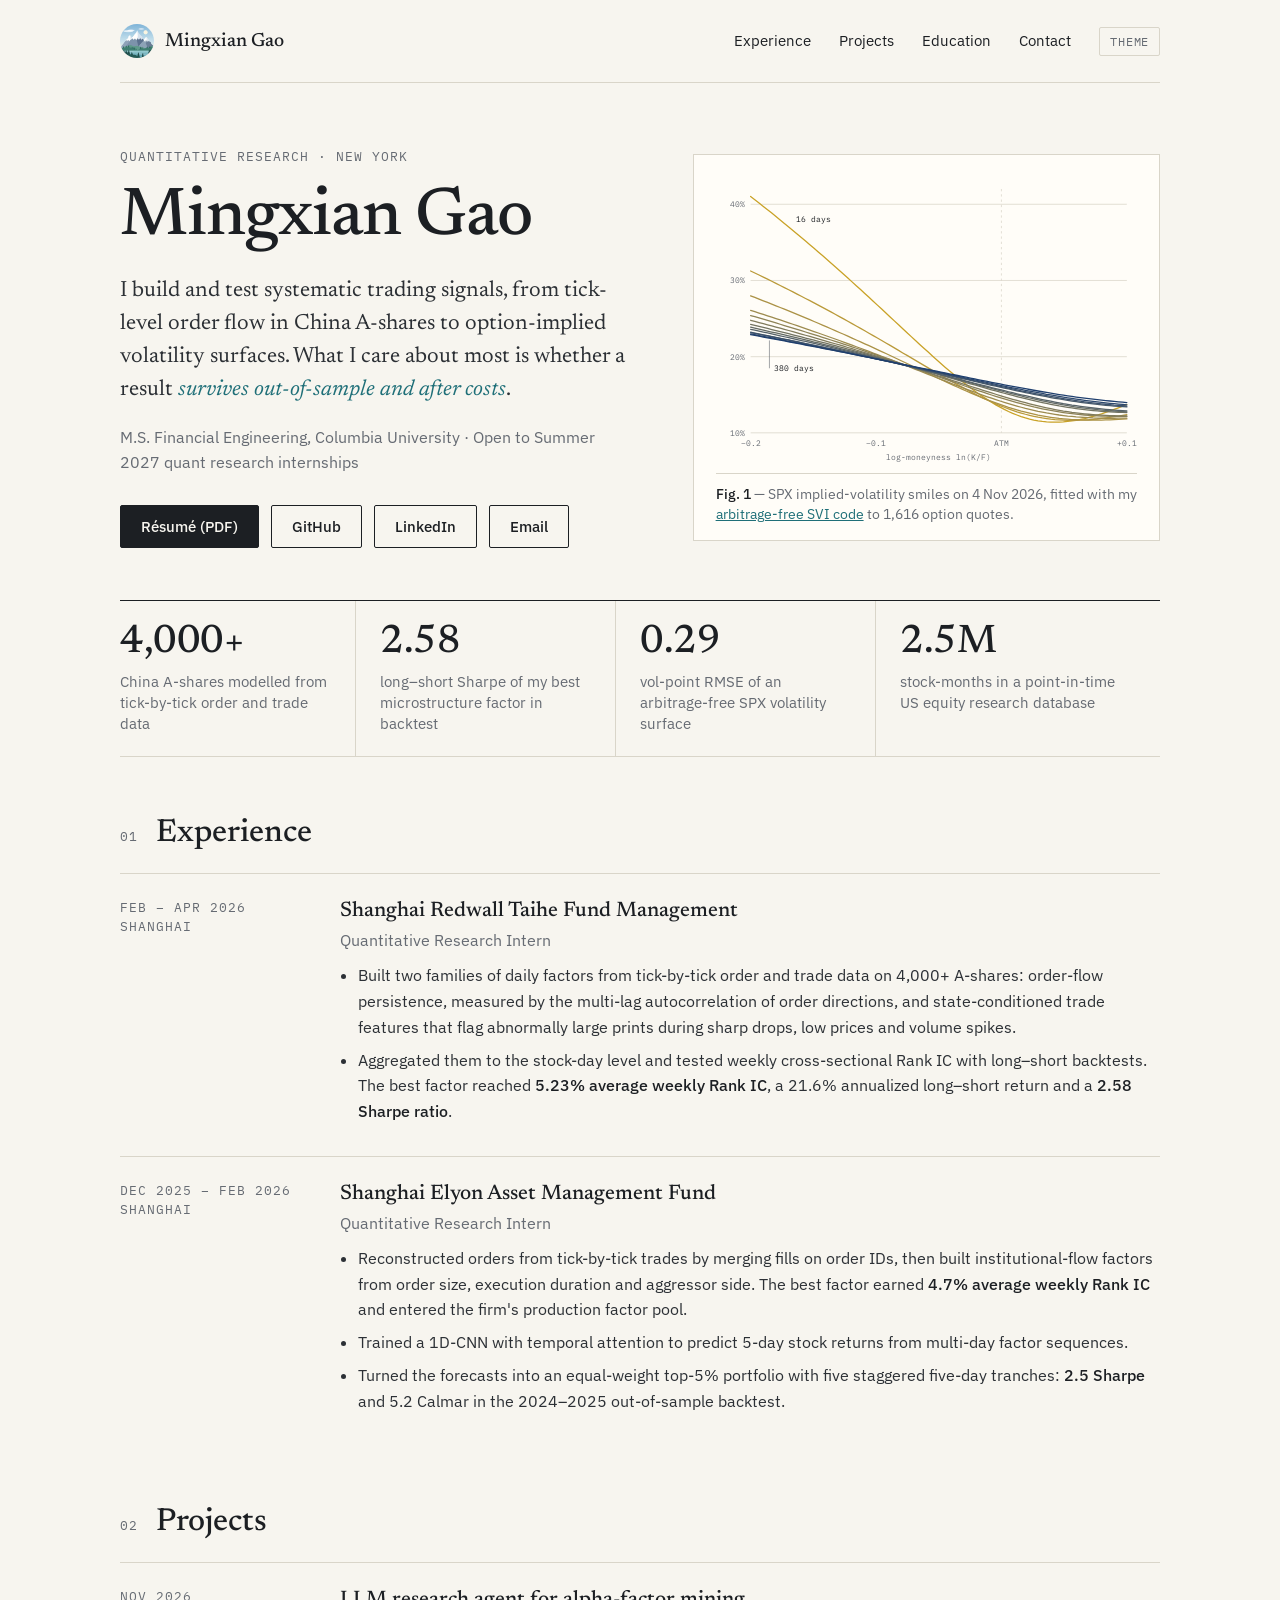
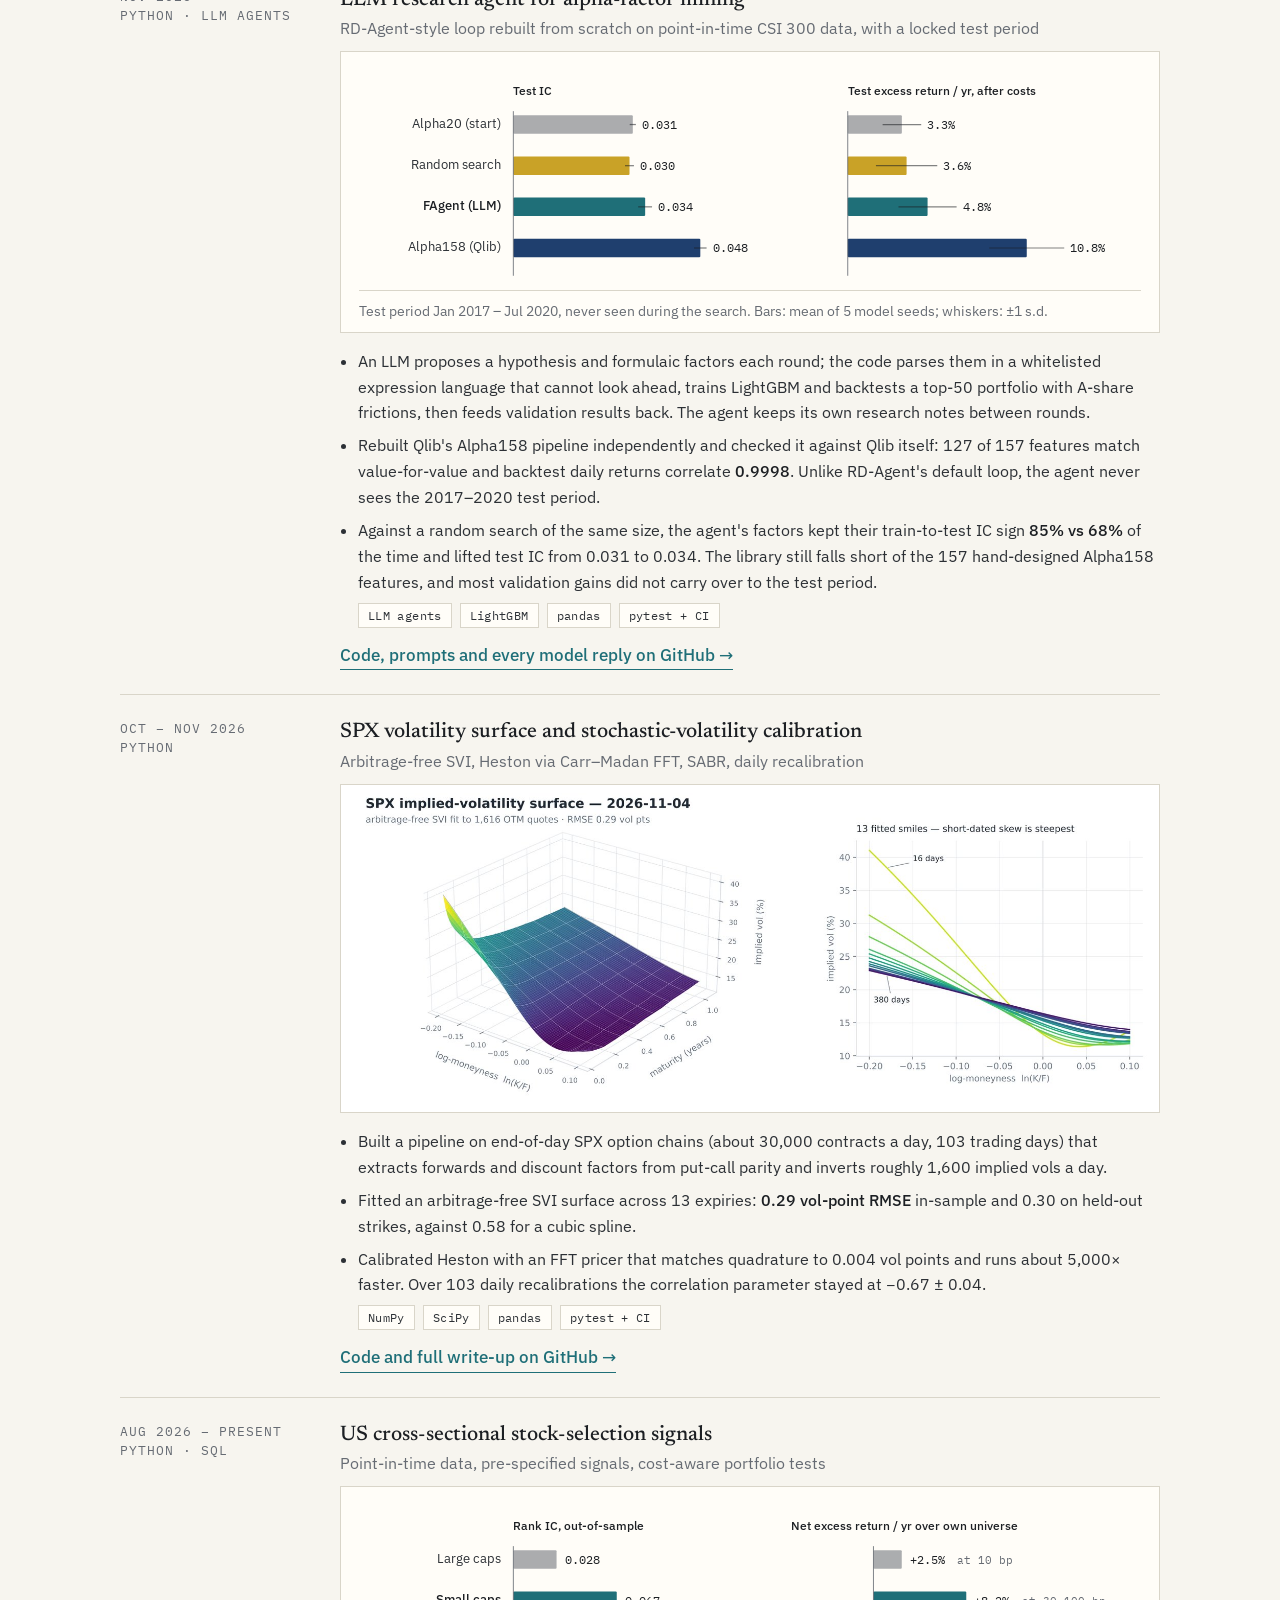
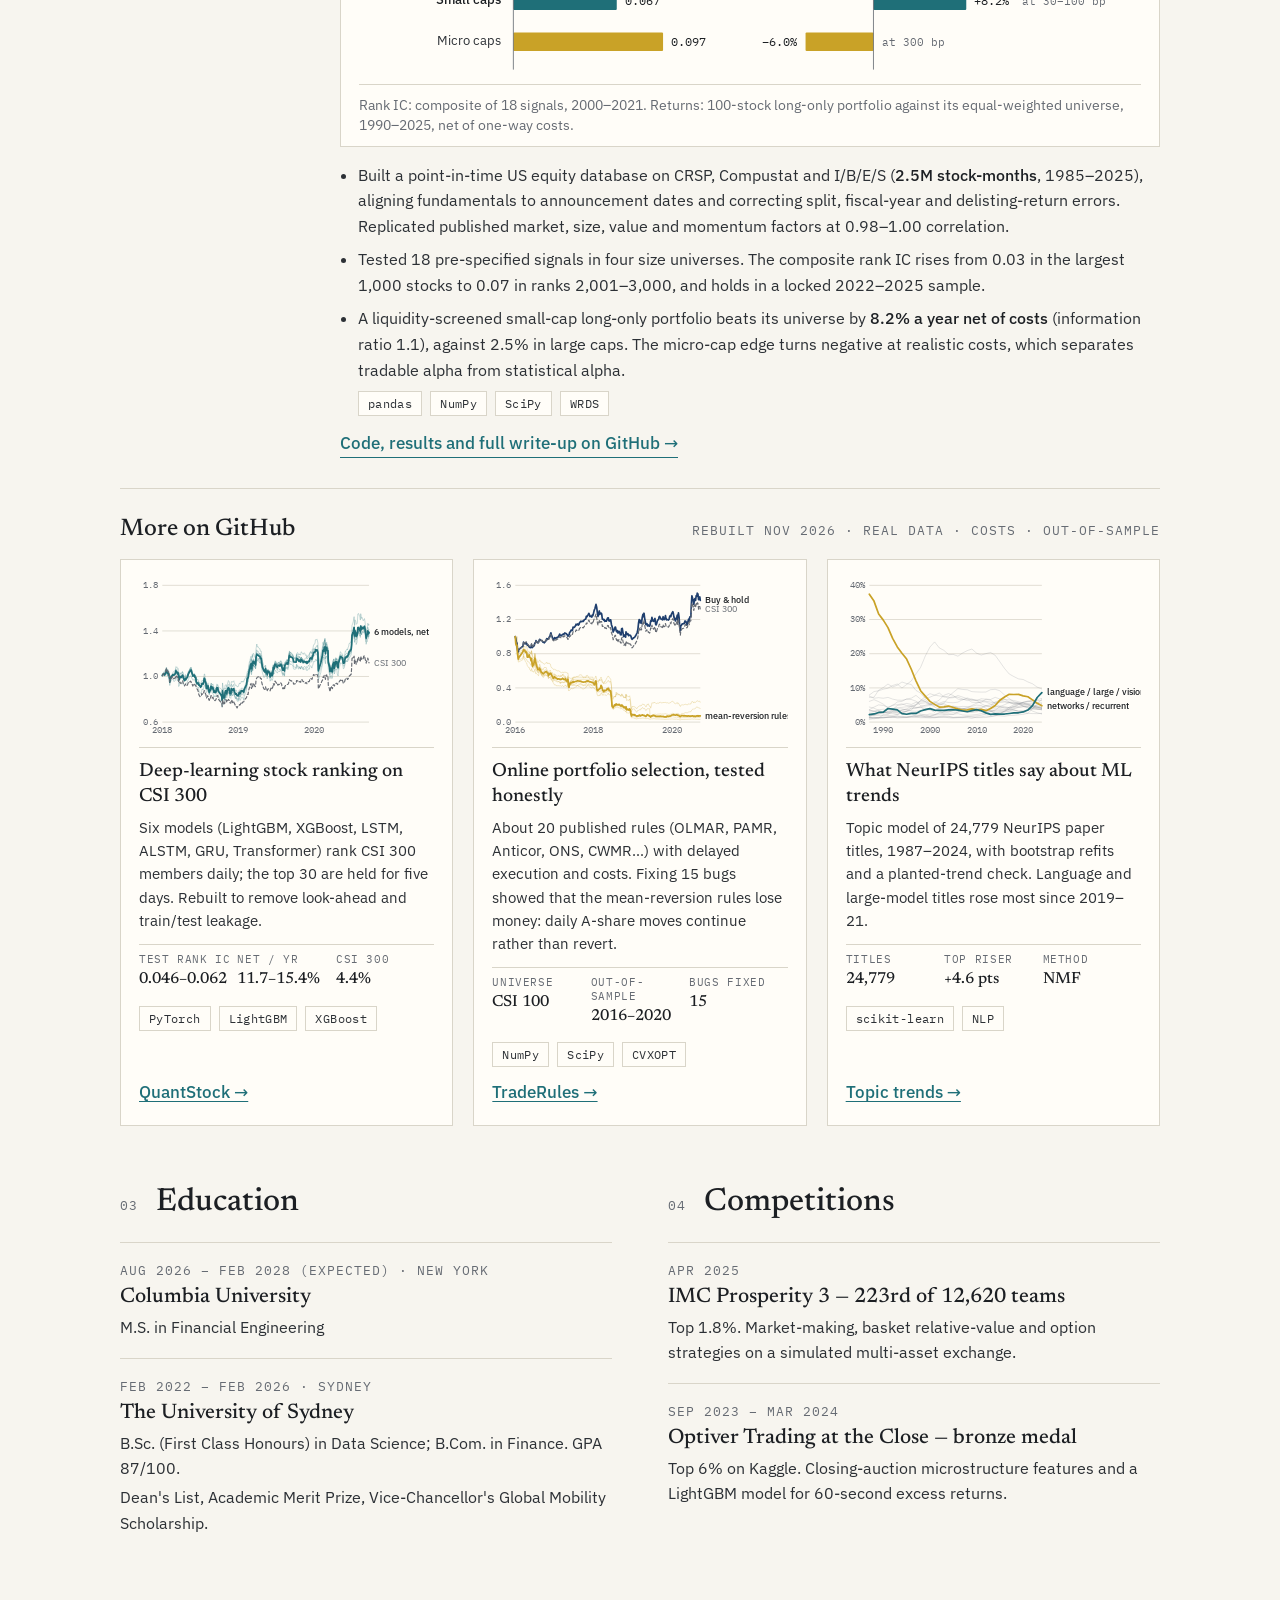
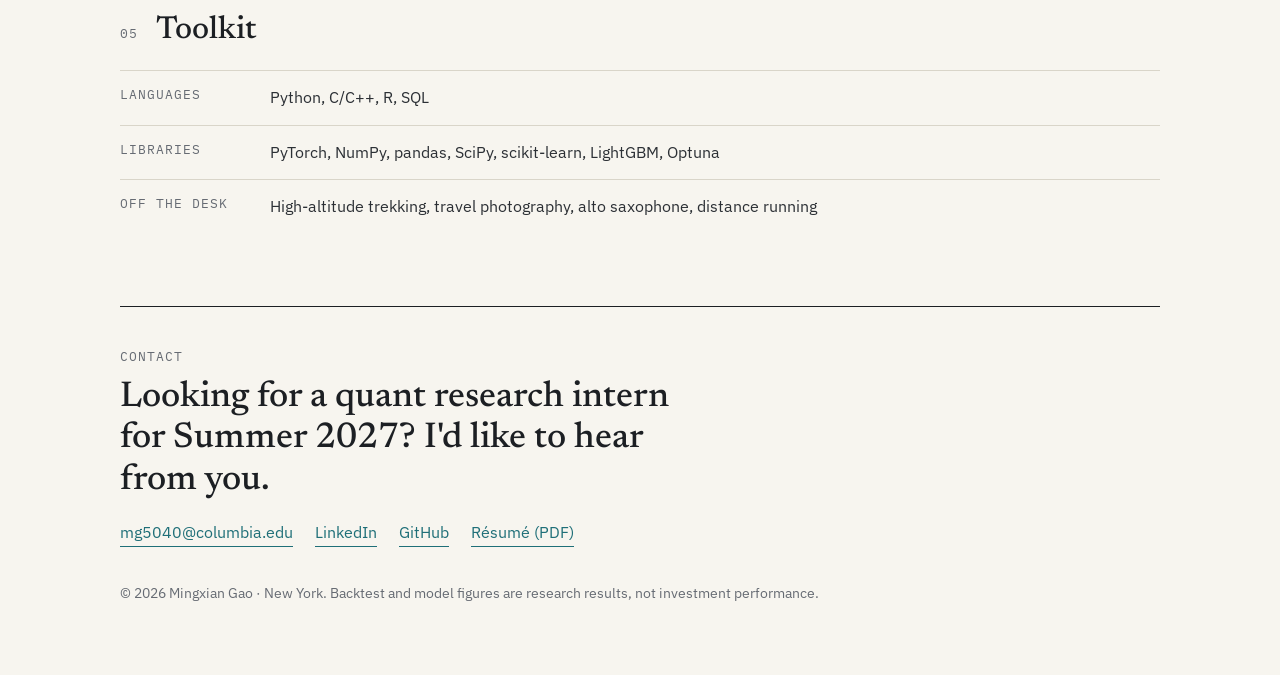
==== commit 4911c0ea: "Link the US equity signals project to its repository and add a results chart Adds an inline chart of" ====
--- a/index.html
+++ b/index.html
@@ -198,11 +198,40 @@
       <div>
         <h3>US cross-sectional stock-selection signals</h3>
         <div class="role">Point-in-time data, pre-specified signals, cost-aware portfolio tests</div>
+        <figure class="project-fig chart-fig">
+<svg class="chart" viewBox="0 0 760 164" role="img" aria-label="Signal strength and net excess return by size universe"><title>Signal strength and net excess return by size universe</title><desc>Out-of-sample composite rank IC and annualised net excess return of a 100-stock long-only portfolio over its equal-weighted universe: Large caps: IC 0.028, +2.5% at 10 bp costs; Small caps: IC 0.067, +8.2% at 30–100 bp costs; Micro caps: IC 0.097, −6.0% at 300 bp costs</desc>
+<text class="tick head" x="150.0" y="24">Rank IC, out-of-sample</text>
+<text class="lab " x="138" y="56" text-anchor="end">Large caps</text>
+<rect class="bar c-muted" x="150.0" y="44" width="42.0" height="18" rx="1"/>
+<text class="val" x="200.0" y="57">0.028</text>
+<text class="lab bold" x="138" y="96" text-anchor="end">Small caps</text>
+<rect class="bar c-acc" x="150.0" y="84" width="100.5" height="18" rx="1"/>
+<text class="val" x="258.5" y="97">0.067</text>
+<text class="lab " x="138" y="136" text-anchor="end">Micro caps</text>
+<rect class="bar c-short" x="150.0" y="124" width="145.5" height="18" rx="1"/>
+<text class="val" x="303.5" y="137">0.097</text>
+<line class="axisline" x1="150.0" x2="150.0" y1="40" y2="160"/>
+<text class="tick head" x="420.0" y="24">Net excess return / yr over own universe</text>
+<rect class="bar c-muted" x="500.0" y="44" width="27.5" height="18" rx="1"/>
+<text class="val" x="535.5" y="57">+2.5%</text>
+<text class="tick" x="581.5" y="57">at 10 bp</text>
+<rect class="bar c-acc" x="500.0" y="84" width="90.2" height="18" rx="1"/>
+<text class="val" x="598.2" y="97">+8.2%</text>
+<text class="tick" x="644.2" y="97">at 30–100 bp</text>
+<rect class="bar c-short" x="434.0" y="124" width="66.0" height="18" rx="1"/>
+<text class="val" x="426.0" y="137" text-anchor="end">−6.0%</text>
+<text class="tick" x="508.0" y="137">at 300 bp</text>
+<line class="axisline" x1="500.0" x2="500.0" y1="40" y2="160"/>
+</svg>
+        <figcaption>Rank IC: composite of 18 signals, 2000–2021. Returns: 100-stock long-only portfolio against its equal-weighted universe, 1990–2025, net of one-way costs.</figcaption>
+        </figure>
         <ul>
           <li>Built a point-in-time US equity database on CRSP, Compustat and I/B/E/S (<b>2.5M stock-months</b>, 1985–2025), aligning fundamentals to announcement dates and correcting split, fiscal-year and delisting-return errors. Replicated published market, size, value and momentum factors at 0.98–1.00 correlation.</li>
           <li>Tested 18 pre-specified signals in four size universes. The composite rank IC rises from 0.03 in the largest 1,000 stocks to 0.07 in ranks 2,001–3,000, and holds in a locked 2022–2025 sample.</li>
-          <li>A liquidity-screened small-cap long-only portfolio beats its universe by <b>8.3% a year net of costs</b> (information ratio 1.1), against 2.5% in large caps. The micro-cap edge turns negative at realistic costs, which separates tradable alpha from statistical alpha.</li>
-        </ul>
+          <li>A liquidity-screened small-cap long-only portfolio beats its universe by <b>8.2% a year net of costs</b> (information ratio 1.1), against 2.5% in large caps. The micro-cap edge turns negative at realistic costs, which separates tradable alpha from statistical alpha.</li>
+        </ul>
+        <ul class="chips"><li>pandas</li><li>NumPy</li><li>SciPy</li><li>WRDS</li></ul>
+        <a class="link" href="https://github.com/MXGao-A/us-equity-signal-research">Code, results and full write-up on GitHub →</a>
       </div>
     </div>
 
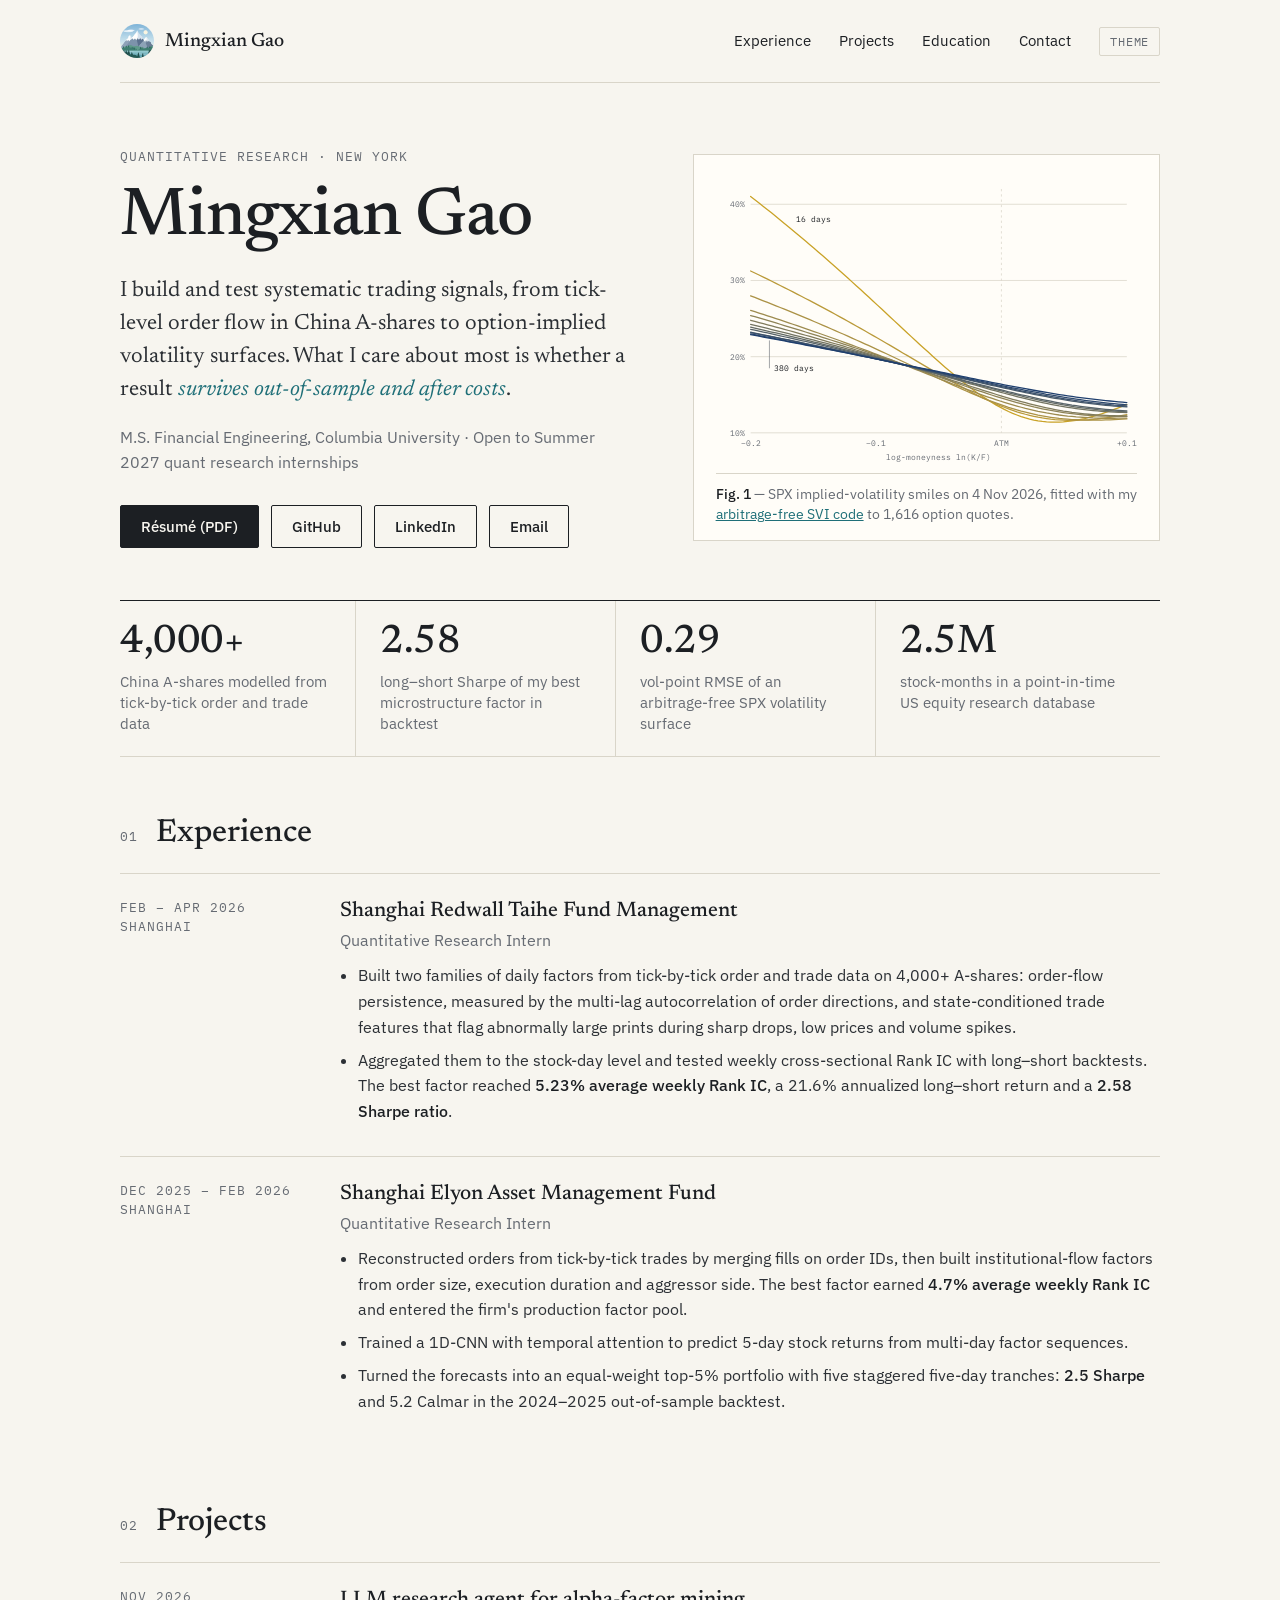
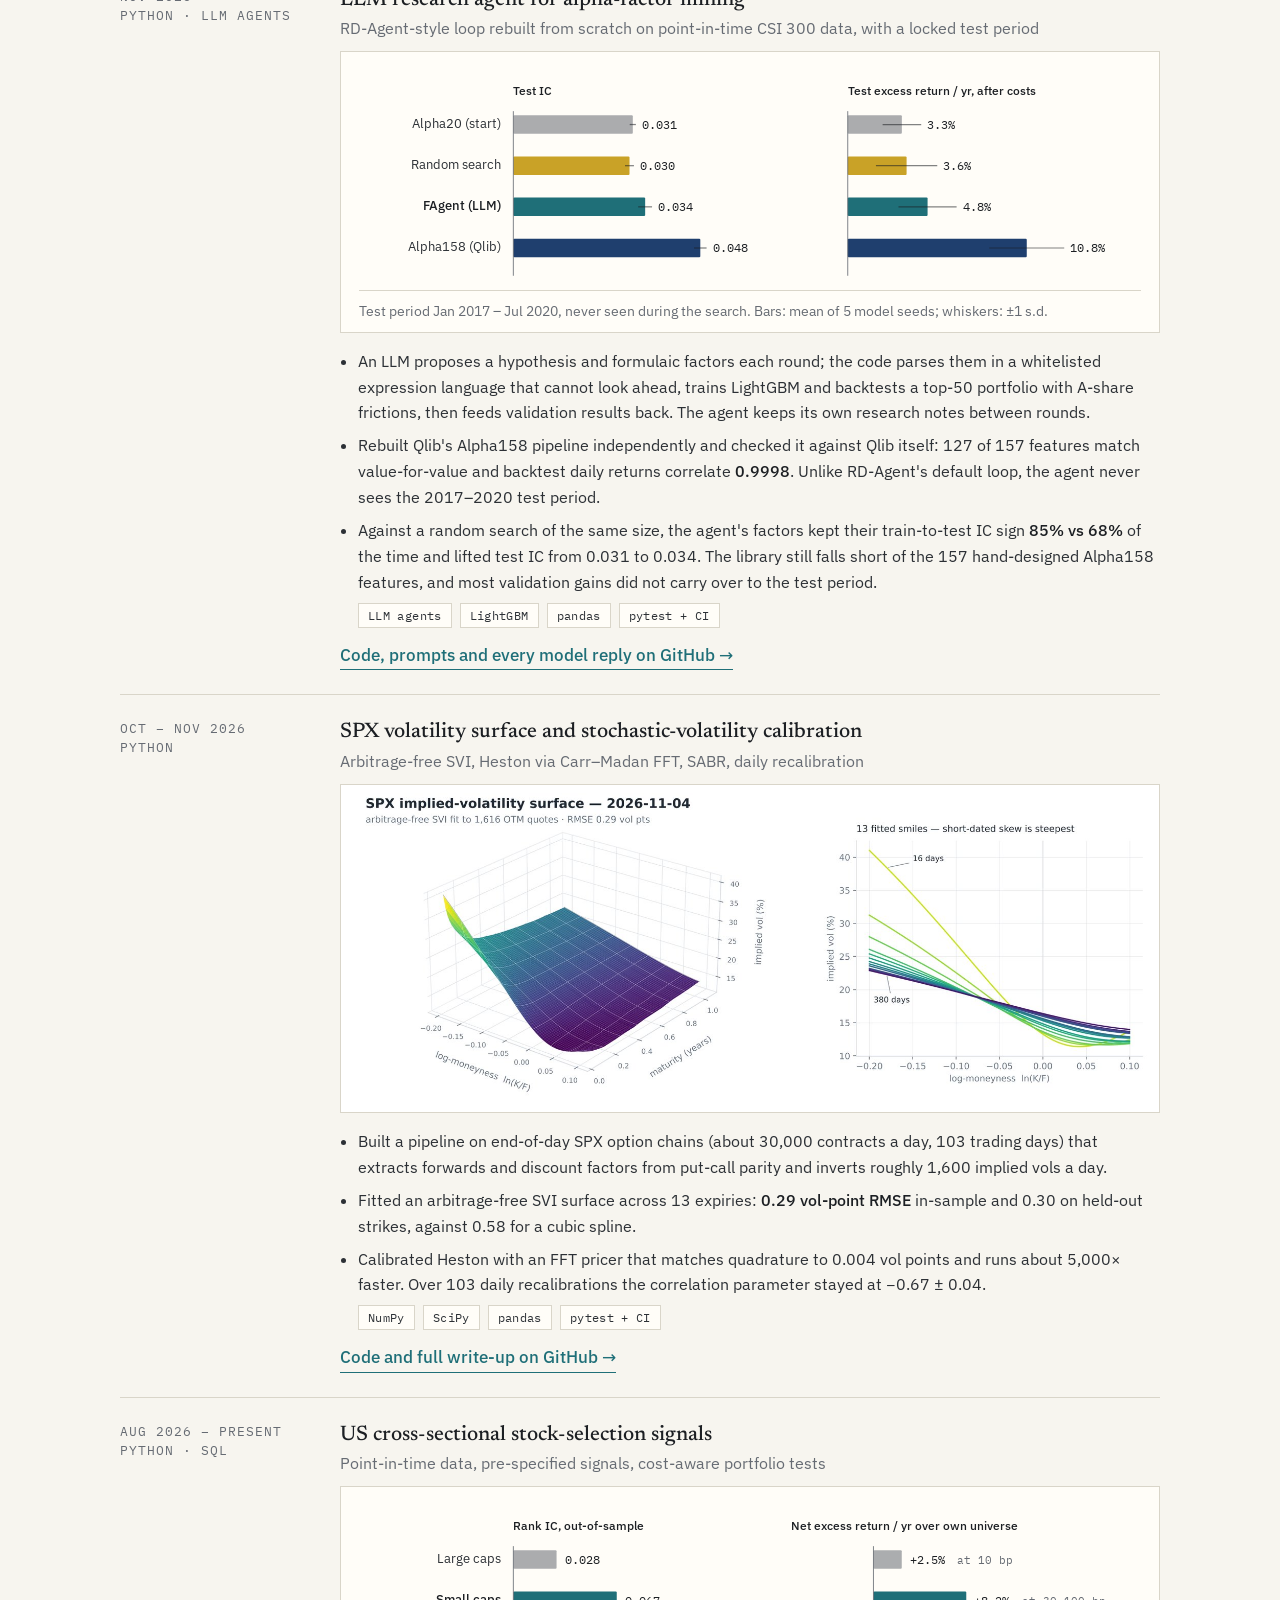
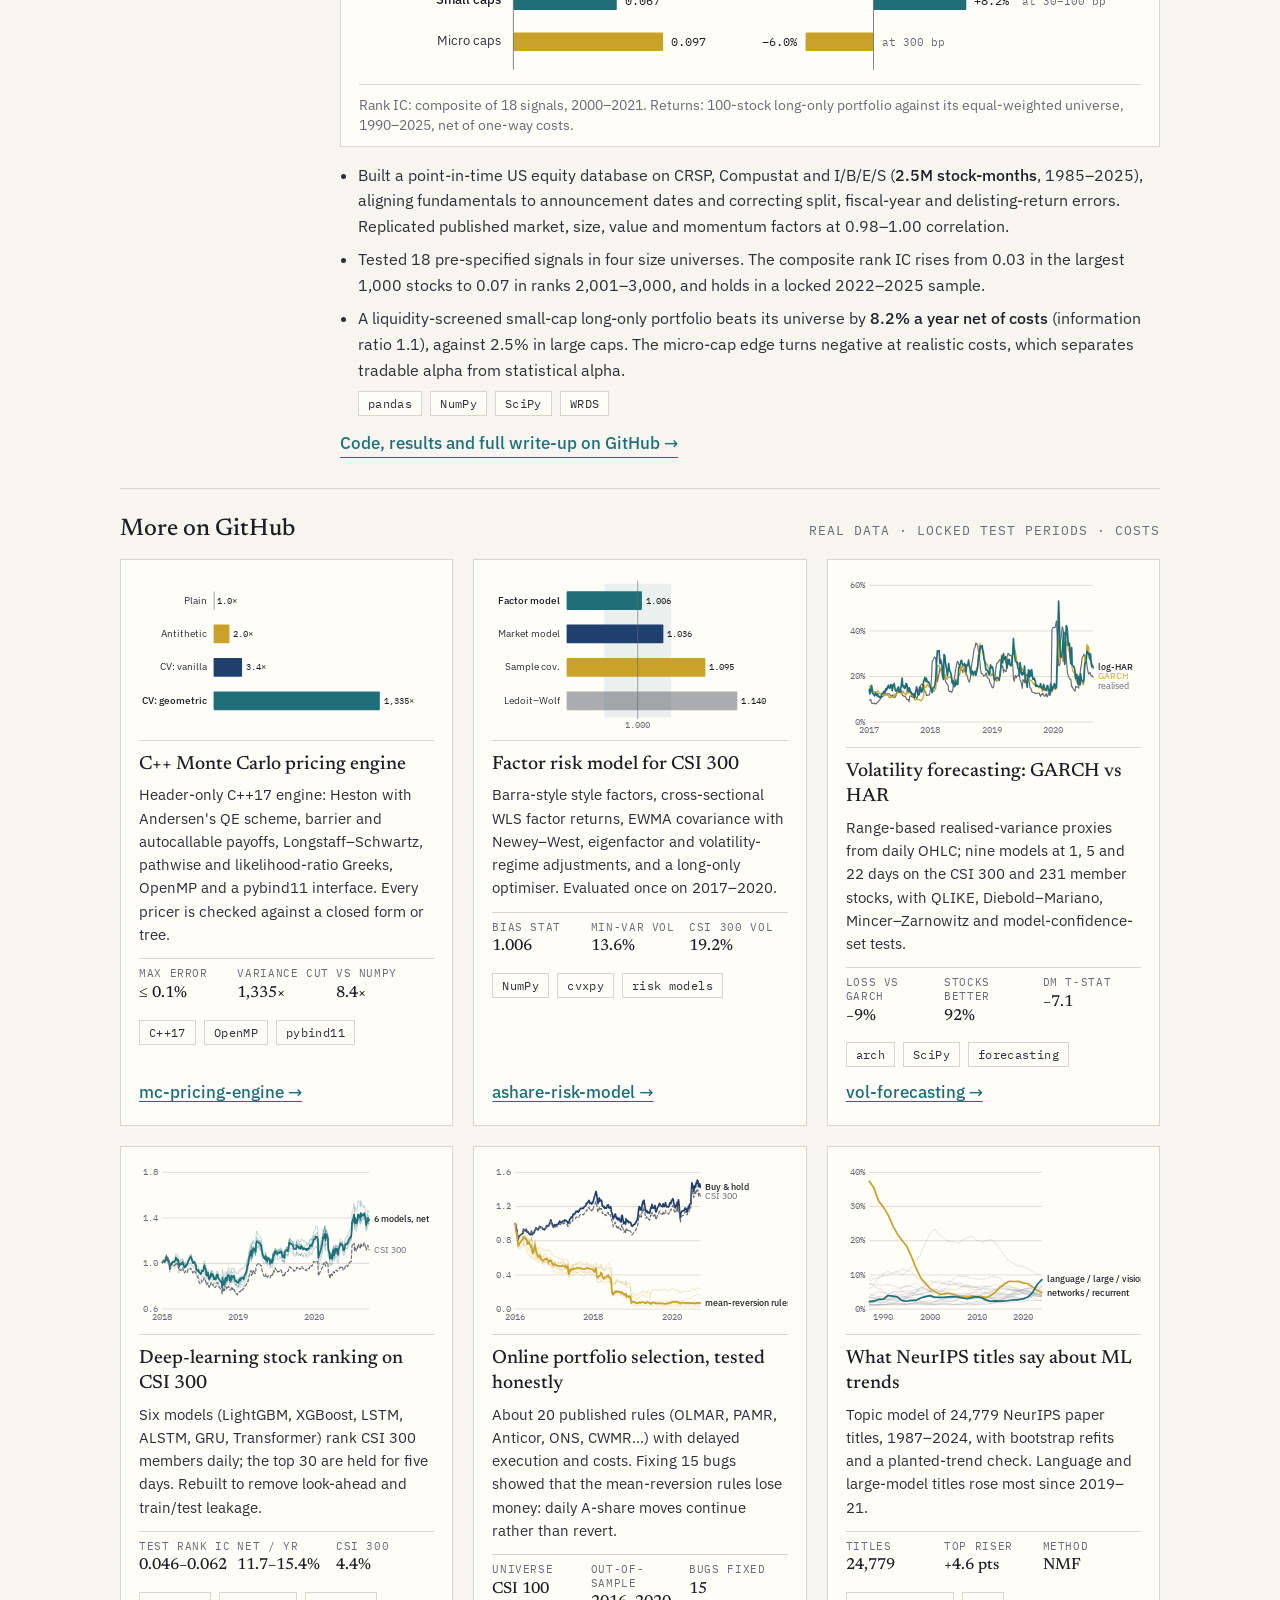
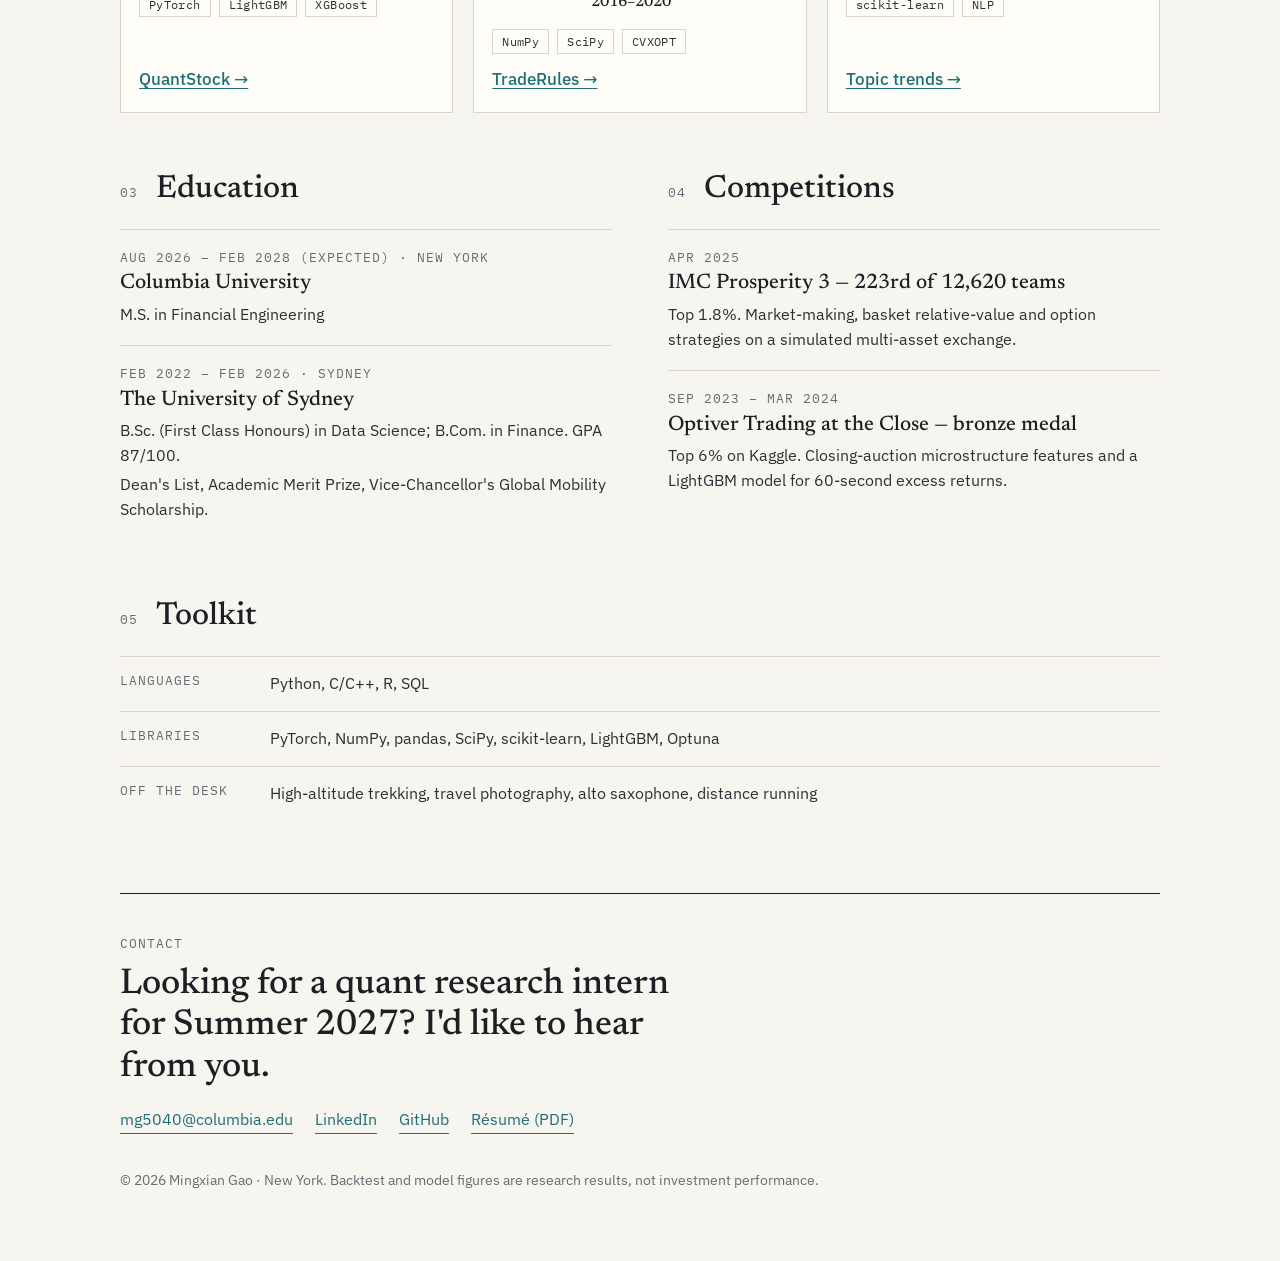
==== commit 7a34fbf9: "Add the Monte Carlo engine, risk model and volatility forecasting cards Co-Authored-By: Claude Opus " ====
--- a/index.html
+++ b/index.html
@@ -236,8 +236,81 @@
     </div>
 
     <div class="more">
-      <div class="more-head"><h3 class="sub">More on GitHub</h3><span class="mono">Rebuilt Nov 2026 · real data · costs · out-of-sample</span></div>
+      <div class="more-head"><h3 class="sub">More on GitHub</h3><span class="mono">Real data · locked test periods · costs</span></div>
       <div class="cards">
+      <article class="card">
+        <figure class="card-fig">
+<svg class="chart" viewBox="0 0 380 200" role="img" aria-label="Variance reduction on an arithmetic Asian call"><title>Variance reduction on an arithmetic Asian call</title><desc>Variance reduction factors at 1 million paths: plain 1, antithetic 2.0, vanilla control variate 3.4, geometric-Asian control variate 1335 (log scale).</desc>
+<text class="lab " x="88" y="35.5" text-anchor="end">Plain</text>
+<rect class="bar c-muted" x="96" y="19.5" width="1.5" height="24.1" rx="1"/>
+<text class="val" x="101.0" y="35.5">1.0×</text>
+<text class="lab " x="88" y="78.5" text-anchor="end">Antithetic</text>
+<rect class="bar c-short" x="96" y="62.5" width="20.3" height="24.1" rx="1"/>
+<text class="val" x="121.3" y="78.5">2.0×</text>
+<text class="lab " x="88" y="121.5" text-anchor="end">CV: vanilla</text>
+<rect class="bar c-long" x="96" y="105.5" width="36.6" height="24.1" rx="1"/>
+<text class="val" x="137.6" y="121.5">3.4×</text>
+<text class="lab bold" x="88" y="164.5" text-anchor="end">CV: geometric</text>
+<rect class="bar c-acc" x="96" y="148.5" width="213.9" height="24.1" rx="1"/>
+<text class="val" x="314.9" y="164.5">1,335×</text>
+</svg>
+        </figure>
+        <h3><a href="https://github.com/MXGao-A/mc-pricing-engine">C++ Monte Carlo pricing engine</a></h3>
+        <p>Header-only C++17 engine: Heston with Andersen's QE scheme, barrier and autocallable payoffs, Longstaff–Schwartz, pathwise and likelihood-ratio Greeks, OpenMP and a pybind11 interface. Every pricer is checked against a closed form or tree.</p>
+        <dl class="facts"><div><dt>Max error</dt><dd>≤ 0.1%</dd></div><div><dt>Variance cut</dt><dd>1,335×</dd></div><div><dt>vs NumPy</dt><dd>8.4×</dd></div></dl>
+        <ul class="chips"><li>C++17</li><li>OpenMP</li><li>pybind11</li></ul>
+        <a class="link" href="https://github.com/MXGao-A/mc-pricing-engine">mc-pricing-engine →</a>
+      </article>
+      <article class="card">
+        <figure class="card-fig">
+<svg class="chart" viewBox="0 0 380 200" role="img" aria-label="Risk-model bias statistics, test period"><title>Risk-model bias statistics, test period</title><desc>Bias statistic of 100 random portfolios, 2017 to 2020 (1 means risk forecasts are right): factor model 1.006, market model 1.036, sample covariance 1.095, Ledoit-Wolf 1.140.</desc>
+<rect class="band" x="144.5" y="10" width="86.0" height="172"/>
+<text class="lab bold" x="88" y="35.5" text-anchor="end">Factor model</text>
+<rect class="bar c-acc" x="96" y="19.5" width="96.9" height="24.1" rx="1"/>
+<text class="val" x="197.9" y="35.5">1.006</text>
+<text class="lab " x="88" y="78.5" text-anchor="end">Market model</text>
+<rect class="bar c-long" x="96" y="62.5" width="124.5" height="24.1" rx="1"/>
+<text class="val" x="225.5" y="78.5">1.036</text>
+<text class="lab " x="88" y="121.5" text-anchor="end">Sample cov.</text>
+<rect class="bar c-short" x="96" y="105.5" width="178.5" height="24.1" rx="1"/>
+<text class="val" x="279.5" y="121.5">1.095</text>
+<text class="lab " x="88" y="164.5" text-anchor="end">Ledoit–Wolf</text>
+<rect class="bar c-muted" x="96" y="148.5" width="219.6" height="24.1" rx="1"/>
+<text class="val" x="320.6" y="164.5">1.140</text>
+<line class="zero" x1="187.5" x2="187.5" y1="6" y2="184"/><text class="tick" x="187.5" y="196" text-anchor="middle">1.000</text>
+</svg>
+        </figure>
+        <h3><a href="https://github.com/MXGao-A/ashare-risk-model">Factor risk model for CSI 300</a></h3>
+        <p>Barra-style style factors, cross-sectional WLS factor returns, EWMA covariance with Newey–West, eigenfactor and volatility-regime adjustments, and a long-only optimiser. Evaluated once on 2017–2020.</p>
+        <dl class="facts"><div><dt>Bias stat</dt><dd>1.006</dd></div><div><dt>Min-var vol</dt><dd>13.6%</dd></div><div><dt>CSI 300 vol</dt><dd>19.2%</dd></div></dl>
+        <ul class="chips"><li>NumPy</li><li>cvxpy</li><li>risk models</li></ul>
+        <a class="link" href="https://github.com/MXGao-A/ashare-risk-model">ashare-risk-model →</a>
+      </article>
+      <article class="card">
+        <figure class="card-fig">
+<svg class="chart" viewBox="0 0 380 210" role="img" aria-label="CSI 300 one-month volatility, forecast vs realised"><title>CSI 300 one-month volatility, forecast vs realised</title><desc>Annualised one-month-ahead volatility of the CSI 300, 2017 to September 2020: realised range-based volatility against GARCH and log-HAR forecasts.</desc>
+<line class="grid" x1="30" x2="318" y1="188.0" y2="188.0"/><text class="tick" x="24" y="191.5" text-anchor="end">0%</text>
+<line class="grid" x1="30" x2="318" y1="129.3" y2="129.3"/><text class="tick" x="24" y="132.8" text-anchor="end">20%</text>
+<line class="grid" x1="30" x2="318" y1="70.7" y2="70.7"/><text class="tick" x="24" y="74.2" text-anchor="end">40%</text>
+<line class="grid" x1="30" x2="318" y1="12.0" y2="12.0"/><text class="tick" x="24" y="15.5" text-anchor="end">60%</text>
+<text class="tick" x="29.6" y="202" text-anchor="middle">2017</text>
+<text class="tick" x="108.5" y="202" text-anchor="middle">2018</text>
+<text class="tick" x="187.5" y="202" text-anchor="middle">2019</text>
+<text class="tick" x="266.5" y="202" text-anchor="middle">2020</text>
+<path class="ln c-muted" d="M30.0,159.8 L30.6,159.6 L31.7,158.8 L32.8,162.8 L33.5,164.0 L34.5,163.7 L36.7,163.8 L37.8,164.8 L38.9,164.2 L39.5,163.3 L40.6,162.5 L41.3,161.8 L42.3,160.6 L43.4,160.0 L44.1,157.8 L45.1,157.2 L45.8,156.3 L46.9,155.0 L48.0,154.3 L48.6,154.4 L50.1,152.7 L51.2,152.6 L51.9,151.8 L52.9,152.2 L54.0,151.2 L54.7,151.7 L56.0,152.0 L57.0,153.2 L57.7,154.4 L58.8,155.3 L59.4,153.0 L60.5,153.7 L62.0,156.3 L63.1,155.9 L63.8,155.1 L64.8,153.0 L65.5,148.0 L66.6,148.2 L67.6,148.8 L68.3,147.8 L69.4,147.7 L70.0,148.3 L71.1,147.5 L72.2,151.9 L72.8,153.6 L73.9,154.0 L74.6,155.0 L75.7,154.4 L76.7,155.5 L77.4,157.1 L78.5,159.1 L79.1,158.9 L80.2,159.0 L81.3,161.9 L81.9,154.7 L83.0,154.2 L83.7,154.4 L84.7,155.3 L85.8,156.2 L86.5,153.3 L87.6,152.5 L88.2,151.0 L90.8,157.8 L91.9,156.2 L92.5,152.0 L93.6,145.9 L94.3,143.5 L95.3,142.4 L96.4,140.6 L97.1,139.5 L98.2,139.2 L98.8,139.8 L99.9,143.5 L101.0,146.0 L101.6,149.1 L102.7,149.6 L103.4,153.8 L104.4,153.7 L105.5,153.1 L106.2,153.4 L107.2,152.9 L107.9,150.1 L109.2,142.3 L110.3,126.8 L110.9,110.0 L112.0,108.2 L113.1,105.8 L113.7,104.4 L114.8,104.7 L115.5,107.0 L116.6,117.4 L117.6,136.3 L119.8,124.6 L120.9,118.3 L121.5,120.2 L122.6,121.1 L123.7,120.6 L124.3,116.3 L125.4,115.3 L126.1,126.7 L127.2,131.2 L128.2,136.3 L129.8,138.8 L130.4,139.1 L131.5,141.6 L132.1,147.8 L133.2,148.9 L134.7,148.0 L135.8,149.7 L136.5,148.6 L137.5,146.5 L138.2,136.5 L139.3,132.1 L140.4,125.9 L141.0,120.5 L142.1,115.3 L142.7,111.0 L143.8,110.0 L145.1,114.3 L145.8,114.7 L146.8,118.7 L147.9,121.4 L148.6,120.8 L149.7,120.9 L150.3,124.4 L151.4,119.4 L152.5,122.4 L153.1,121.1 L154.2,122.1 L154.9,126.1 L155.9,128.4 L157.0,132.7 L157.7,135.1 L158.7,136.6 L159.4,134.3 L160.5,127.8 L161.6,114.3 L162.2,111.3 L163.3,105.9 L163.9,100.1 L165.0,93.6 L166.3,91.1 L167.0,85.9 L169.6,89.4 L170.6,98.9 L171.3,103.6 L172.4,110.2 L173.0,119.8 L174.1,125.3 L175.2,125.8 L175.8,125.9 L176.9,128.8 L177.6,128.3 L178.7,128.6 L179.7,126.2 L180.4,124.5 L181.5,129.3 L182.1,131.2 L183.2,131.6 L184.3,133.1 L184.9,136.1 L186.0,138.7 L186.7,140.0 L188.2,143.8 L189.3,144.0 L190.3,140.7 L191.0,131.7 L192.1,126.8 L192.7,120.1 L193.8,112.8 L196.4,110.8 L197.0,107.9 L198.1,108.5 L198.8,107.4 L199.9,112.5 L200.9,117.5 L201.6,115.7 L202.7,124.1 L203.3,120.3 L204.4,121.8 L205.5,122.9 L206.1,123.1 L207.2,104.1 L208.5,99.6 L209.2,99.8 L210.2,102.4 L210.9,102.6 L212.0,102.0 L213.1,103.1 L214.8,117.9 L215.4,130.6 L216.5,135.5 L217.6,128.2 L218.2,128.4 L219.3,130.8 L220.0,128.8 L221.1,128.3 L222.4,128.7 L223.0,126.4 L224.1,133.8 L225.2,136.2 L225.8,139.8 L226.9,144.5 L227.6,133.2 L228.6,134.5 L229.7,136.9 L230.4,130.6 L231.4,131.6 L232.1,127.4 L233.2,126.2 L234.3,131.6 L234.9,135.9 L236.0,136.7 L236.6,143.7 L237.7,144.2 L238.8,148.1 L239.5,149.4 L240.5,149.6 L241.2,149.6 L242.3,150.4 L243.6,151.1 L244.2,150.8 L245.3,151.2 L246.4,150.8 L248.5,150.6 L249.6,153.4 L250.3,154.9 L251.4,152.0 L252.4,152.7 L253.1,151.0 L254.2,153.1 L254.8,154.6 L255.9,154.6 L257.0,152.3 L257.6,151.5 L258.7,155.5 L259.4,154.8 L260.4,151.2 L261.5,149.6 L262.2,148.2 L263.3,151.0 L263.9,146.6 L265.0,69.0 L266.1,66.5 L266.9,66.0 L268.0,66.5 L269.1,66.1 L269.7,63.0 L270.8,57.6 L273.6,115.5 L274.3,115.6 L275.4,112.7 L276.0,84.6 L277.1,76.3 L278.2,65.3 L278.8,66.4 L279.9,72.3 L280.6,72.4 L281.6,75.4 L282.7,94.8 L283.4,104.0 L284.5,119.7 L285.1,125.3 L286.2,128.6 L287.5,131.8 L288.1,132.9 L289.2,132.7 L290.3,142.3 L291.0,142.2 L292.0,144.8 L293.8,147.3 L294.8,148.3 L295.5,142.1 L296.6,142.9 L297.2,142.9 L298.3,142.6 L299.4,144.3 L300.0,131.4 L301.1,127.0 L301.8,119.9 L302.9,113.8 L303.9,104.9 L305.5,102.3 L306.1,100.6 L307.2,104.2 L307.8,102.7 L308.9,105.1 L310.0,114.9 L310.6,118.7 L311.7,124.4 L312.4,126.3 L313.5,124.1 L314.5,125.1 L315.2,128.2 L316.3,129.1 L316.9,128.6 L318.0,130.1 L318.0,130.1"/>
+<path class="ln c-short" d="M30.0,141.7 L30.6,142.5 L31.7,143.4 L32.8,144.8 L33.5,146.0 L34.5,148.4 L36.7,148.7 L37.8,149.5 L38.9,149.5 L39.5,150.0 L40.6,147.6 L41.3,148.7 L42.3,150.9 L43.4,151.1 L44.1,151.7 L45.1,151.7 L45.8,150.8 L46.9,151.4 L48.0,151.4 L48.6,153.8 L50.1,151.5 L51.2,152.8 L51.9,153.1 L52.9,153.7 L54.0,152.9 L54.7,154.3 L56.0,156.5 L57.0,156.0 L57.7,156.4 L58.8,154.8 L59.4,155.6 L60.5,156.7 L62.0,152.5 L63.1,153.8 L63.8,151.5 L64.8,153.1 L65.5,151.9 L66.6,150.1 L67.6,148.5 L68.3,149.2 L69.4,149.9 L70.0,150.3 L71.1,151.8 L72.2,150.6 L72.8,148.0 L73.9,149.0 L74.6,150.8 L75.7,151.6 L76.7,151.5 L77.4,153.1 L78.5,147.3 L79.1,149.2 L80.2,151.0 L81.3,146.4 L81.9,148.6 L83.0,150.4 L83.7,151.9 L84.7,153.6 L85.8,155.0 L86.5,156.2 L87.6,157.1 L88.2,159.6 L90.8,158.0 L91.9,159.1 L92.5,159.0 L93.6,159.2 L94.3,158.8 L95.3,159.8 L96.4,160.8 L97.1,159.7 L98.2,158.3 L98.8,157.7 L99.9,153.3 L101.0,141.1 L101.6,142.4 L102.7,143.1 L103.4,143.0 L104.4,139.5 L105.5,140.8 L106.2,140.9 L107.2,143.6 L107.9,142.7 L109.2,142.7 L110.3,144.5 L110.9,146.7 L112.0,148.2 L113.1,147.8 L113.7,148.2 L114.8,144.0 L115.5,145.5 L116.6,130.8 L117.6,115.4 L119.8,115.4 L120.9,117.8 L121.5,121.4 L122.6,124.5 L123.7,127.0 L124.3,130.2 L125.4,133.2 L126.1,126.5 L127.2,126.5 L128.2,129.3 L129.8,133.1 L130.4,132.0 L131.5,129.9 L132.1,130.4 L133.2,130.1 L134.7,130.5 L135.8,131.1 L136.5,133.4 L137.5,135.9 L138.2,136.9 L139.3,137.8 L140.4,140.3 L141.0,132.2 L142.1,133.3 L142.7,134.9 L143.8,135.8 L145.1,124.9 L145.8,127.9 L146.8,125.5 L147.9,115.3 L148.6,118.9 L149.7,117.2 L150.3,116.0 L151.4,120.6 L152.5,121.7 L153.1,123.1 L154.2,127.7 L154.9,121.0 L155.9,115.2 L157.0,115.7 L157.7,115.9 L158.7,115.8 L159.4,120.8 L160.5,120.7 L161.6,124.4 L162.2,122.9 L163.3,125.5 L163.9,128.5 L165.0,125.9 L166.3,121.4 L167.0,124.1 L169.6,113.1 L170.6,99.1 L171.3,101.2 L172.4,86.7 L173.0,94.4 L174.1,93.9 L175.2,92.7 L175.8,99.6 L176.9,103.5 L177.6,108.2 L178.7,109.2 L179.7,111.3 L180.4,114.3 L181.5,112.9 L182.1,114.5 L183.2,118.7 L184.3,119.5 L184.9,121.9 L186.0,124.9 L186.7,128.7 L188.2,125.3 L189.3,128.5 L190.3,131.4 L191.0,131.4 L192.1,129.9 L192.7,133.0 L193.8,136.0 L196.4,132.4 L197.0,131.5 L198.1,122.4 L198.8,122.3 L199.9,101.3 L200.9,103.7 L201.6,108.7 L202.7,100.6 L203.3,105.5 L204.4,106.3 L205.5,107.8 L206.1,112.0 L207.2,102.6 L208.5,107.5 L209.2,109.7 L210.2,109.5 L210.9,114.3 L212.0,115.6 L213.1,115.6 L214.8,94.1 L215.4,89.6 L216.5,92.3 L217.6,95.0 L218.2,98.8 L219.3,104.1 L220.0,110.1 L221.1,115.4 L222.4,111.5 L223.0,116.2 L224.1,119.9 L225.2,117.7 L225.8,121.0 L226.9,118.9 L227.6,122.5 L228.6,122.5 L229.7,126.7 L230.4,130.0 L231.4,132.5 L232.1,135.2 L233.2,137.6 L234.3,133.2 L234.9,133.7 L236.0,132.0 L236.6,135.4 L237.7,134.1 L238.8,134.7 L239.5,136.2 L240.5,137.7 L241.2,138.7 L242.3,140.7 L243.6,138.5 L244.2,141.3 L245.3,141.9 L246.4,142.6 L248.5,144.1 L249.6,143.9 L250.3,143.6 L251.4,145.5 L252.4,146.6 L253.1,148.7 L254.2,145.9 L254.8,147.8 L255.9,145.9 L257.0,146.7 L257.6,146.1 L258.7,146.3 L259.4,147.4 L260.4,149.5 L261.5,150.3 L262.2,152.2 L263.3,145.3 L263.9,147.8 L265.0,147.4 L266.1,145.6 L266.9,145.5 L268.0,145.2 L269.1,144.4 L269.7,146.3 L270.8,143.7 L273.6,82.6 L274.3,78.8 L275.4,87.9 L276.0,95.8 L277.1,100.2 L278.2,103.9 L278.8,109.8 L279.9,97.9 L280.6,99.9 L281.6,94.4 L282.7,84.7 L283.4,89.8 L284.5,83.7 L285.1,88.2 L286.2,96.2 L287.5,98.1 L288.1,105.3 L289.2,108.7 L290.3,114.5 L291.0,118.6 L292.0,122.7 L293.8,125.8 L294.8,130.2 L295.5,133.1 L296.6,136.1 L297.2,132.0 L298.3,134.0 L299.4,128.8 L300.0,133.4 L301.1,136.5 L301.8,138.6 L302.9,137.2 L303.9,137.9 L305.5,140.3 L306.1,130.6 L307.2,102.8 L307.8,103.0 L308.9,105.0 L310.0,87.7 L310.6,96.7 L311.7,90.2 L312.4,94.5 L313.5,101.2 L314.5,107.7 L315.2,113.5 L316.3,113.0 L316.9,115.2 L318.0,119.4 L318.0,119.4"/>
+<path class="ln c-acc bold" d="M30.0,145.7 L30.6,151.6 L31.7,149.5 L32.8,140.6 L33.5,144.3 L34.5,151.3 L36.7,154.1 L37.8,150.3 L38.9,152.7 L39.5,153.9 L40.6,151.8 L41.3,155.1 L42.3,154.6 L43.4,156.2 L44.1,155.5 L45.1,155.9 L45.8,152.5 L46.9,151.2 L48.0,150.2 L48.6,148.3 L50.1,150.8 L51.2,144.8 L51.9,147.2 L52.9,144.6 L54.0,141.7 L54.7,140.6 L56.0,144.6 L57.0,143.3 L57.7,139.7 L58.8,140.5 L59.4,147.6 L60.5,140.7 L62.0,138.4 L63.1,145.7 L63.8,147.9 L64.8,147.2 L65.5,146.9 L66.6,144.2 L67.6,142.8 L68.3,149.4 L69.4,149.3 L70.0,146.9 L71.1,140.7 L72.2,131.5 L72.8,139.2 L73.9,143.3 L74.6,141.4 L75.7,144.7 L76.7,142.4 L77.4,138.3 L78.5,140.2 L79.1,146.7 L80.2,148.3 L81.3,143.6 L81.9,145.0 L83.0,149.9 L83.7,149.3 L84.7,152.1 L85.8,151.3 L86.5,152.4 L87.6,155.8 L88.2,156.7 L90.8,142.7 L91.9,147.9 L92.5,152.8 L93.6,153.1 L94.3,152.4 L95.3,142.5 L96.4,144.2 L97.1,149.5 L98.2,148.0 L98.8,146.6 L99.9,134.8 L101.0,132.9 L101.6,130.6 L102.7,135.6 L103.4,131.7 L104.4,135.6 L105.5,137.1 L106.2,136.3 L107.2,138.4 L107.9,140.3 L109.2,143.4 L110.3,147.4 L110.9,150.0 L112.0,143.9 L113.1,143.7 L113.7,142.5 L114.8,138.1 L115.5,130.0 L116.6,109.7 L117.6,96.2 L119.8,96.1 L120.9,112.9 L121.5,107.3 L122.6,110.2 L123.7,117.4 L124.3,128.1 L125.4,133.0 L126.1,101.0 L127.2,103.2 L128.2,112.7 L129.8,122.2 L130.4,128.4 L131.5,119.7 L132.1,112.7 L133.2,121.0 L134.7,124.3 L135.8,130.1 L136.5,137.1 L137.5,138.9 L138.2,135.3 L139.3,142.3 L140.4,141.1 L141.0,134.6 L142.1,138.0 L142.7,139.6 L143.8,139.7 L145.1,117.9 L145.8,117.2 L146.8,114.0 L147.9,109.3 L148.6,108.6 L149.7,113.5 L150.3,114.5 L151.4,115.0 L152.5,112.6 L153.1,114.8 L154.2,123.3 L154.9,114.7 L155.9,115.0 L157.0,113.0 L157.7,108.1 L158.7,115.7 L159.4,116.8 L160.5,126.4 L161.6,125.9 L162.2,121.9 L163.3,125.2 L163.9,127.4 L165.0,123.2 L166.3,123.3 L167.0,128.0 L169.6,116.6 L170.6,102.5 L171.3,106.0 L172.4,93.5 L173.0,89.9 L174.1,91.6 L175.2,89.5 L175.8,94.4 L176.9,99.1 L177.6,106.3 L178.7,111.1 L179.7,118.5 L180.4,121.0 L181.5,121.1 L182.1,121.1 L183.2,124.9 L184.3,127.2 L184.9,121.8 L186.0,114.4 L186.7,118.5 L188.2,117.0 L189.3,120.6 L190.3,130.8 L191.0,133.5 L192.1,133.6 L192.7,132.6 L193.8,130.4 L196.4,132.3 L197.0,134.3 L198.1,128.2 L198.8,121.7 L199.9,109.5 L200.9,103.1 L201.6,111.7 L202.7,99.9 L203.3,107.5 L204.4,107.2 L205.5,103.9 L206.1,111.0 L207.2,118.7 L208.5,107.7 L209.2,113.2 L210.2,107.6 L210.9,113.5 L212.0,115.3 L213.1,114.8 L214.8,97.3 L215.4,80.5 L216.5,97.0 L217.6,106.0 L218.2,109.7 L219.3,110.9 L220.0,110.9 L221.1,118.0 L222.4,120.9 L223.0,127.5 L224.1,111.4 L225.2,121.5 L225.8,125.8 L226.9,127.3 L227.6,124.3 L228.6,126.2 L229.7,115.8 L230.4,128.8 L231.4,137.1 L232.1,137.1 L233.2,143.2 L234.3,126.4 L234.9,120.8 L236.0,130.2 L236.6,122.0 L237.7,128.7 L238.8,120.3 L239.5,125.1 L240.5,133.1 L241.2,132.3 L242.3,131.6 L243.6,135.6 L244.2,141.8 L245.3,140.4 L246.4,141.7 L248.5,142.0 L249.6,142.5 L250.3,138.6 L251.4,143.0 L252.4,144.0 L253.1,145.9 L254.2,139.4 L254.8,140.9 L255.9,145.4 L257.0,146.4 L257.6,147.5 L258.7,141.8 L259.4,140.7 L260.4,145.0 L261.5,148.3 L262.2,153.3 L263.3,139.1 L263.9,144.3 L265.0,148.0 L266.1,142.3 L266.9,144.0 L268.0,138.6 L269.1,140.1 L269.7,144.5 L270.8,142.8 L273.6,32.4 L274.3,54.6 L275.4,91.7 L276.0,103.8 L277.1,104.5 L278.2,98.3 L278.8,89.2 L279.9,72.5 L280.6,107.7 L281.6,113.6 L282.7,80.4 L283.4,63.9 L284.5,66.6 L285.1,75.1 L286.2,89.4 L287.5,86.7 L288.1,95.1 L289.2,112.7 L290.3,92.0 L291.0,114.4 L292.0,115.5 L293.8,117.6 L294.8,123.8 L295.5,131.9 L296.6,126.6 L297.2,127.2 L298.3,139.1 L299.4,129.4 L300.0,136.9 L301.1,140.3 L301.8,125.6 L302.9,132.6 L303.9,135.5 L305.5,136.4 L306.1,133.7 L307.2,114.7 L307.8,112.0 L308.9,111.2 L310.0,96.9 L310.6,97.3 L311.7,99.4 L312.4,100.6 L313.5,106.7 L314.5,100.3 L315.2,107.5 L316.3,116.8 L316.9,114.9 L318.0,117.3 L318.0,117.3"/>
+<text class="end c-acc bold" x="324.0" y="120.8">log-HAR</text>
+<text class="end c-short" x="324.0" y="132.8">GARCH</text>
+<text class="end c-muted" x="324.0" y="144.8">realised</text>
+</svg>
+        </figure>
+        <h3><a href="https://github.com/MXGao-A/vol-forecasting">Volatility forecasting: GARCH vs HAR</a></h3>
+        <p>Range-based realised-variance proxies from daily OHLC; nine models at 1, 5 and 22 days on the CSI 300 and 231 member stocks, with QLIKE, Diebold–Mariano, Mincer–Zarnowitz and model-confidence-set tests.</p>
+        <dl class="facts"><div><dt>Loss vs GARCH</dt><dd>−9%</dd></div><div><dt>Stocks better</dt><dd>92%</dd></div><div><dt>DM t-stat</dt><dd>−7.1</dd></div></dl>
+        <ul class="chips"><li>arch</li><li>SciPy</li><li>forecasting</li></ul>
+        <a class="link" href="https://github.com/MXGao-A/vol-forecasting">vol-forecasting →</a>
+      </article>
       <article class="card">
         <figure class="card-fig">
 <svg class="chart" viewBox="0 0 380 210" role="img" aria-label="QuantStock test-period growth of 1"><title>QuantStock test-period growth of 1</title><desc>Growth of one unit, 2018 to September 2020: six models' top-30 portfolios after costs versus the CSI 300 index.</desc>
--- a/assets/style.css
+++ b/assets/style.css
@@ -142,6 +142,7 @@
 .chart .c-muted{stroke:var(--muted);fill:var(--muted)}
 .chart .ln.c-acc,.chart .ln.c-long,.chart .ln.c-short,.chart .ln.c-muted{fill:none}
 .chart .bar{stroke:none}
+.chart .band{fill:var(--accent);opacity:.09}
 .chart .bar.c-muted{opacity:.55}
 .chart text.c-acc{fill:var(--accent);stroke:none}
 .chart text.c-long{fill:var(--c-long);stroke:none}
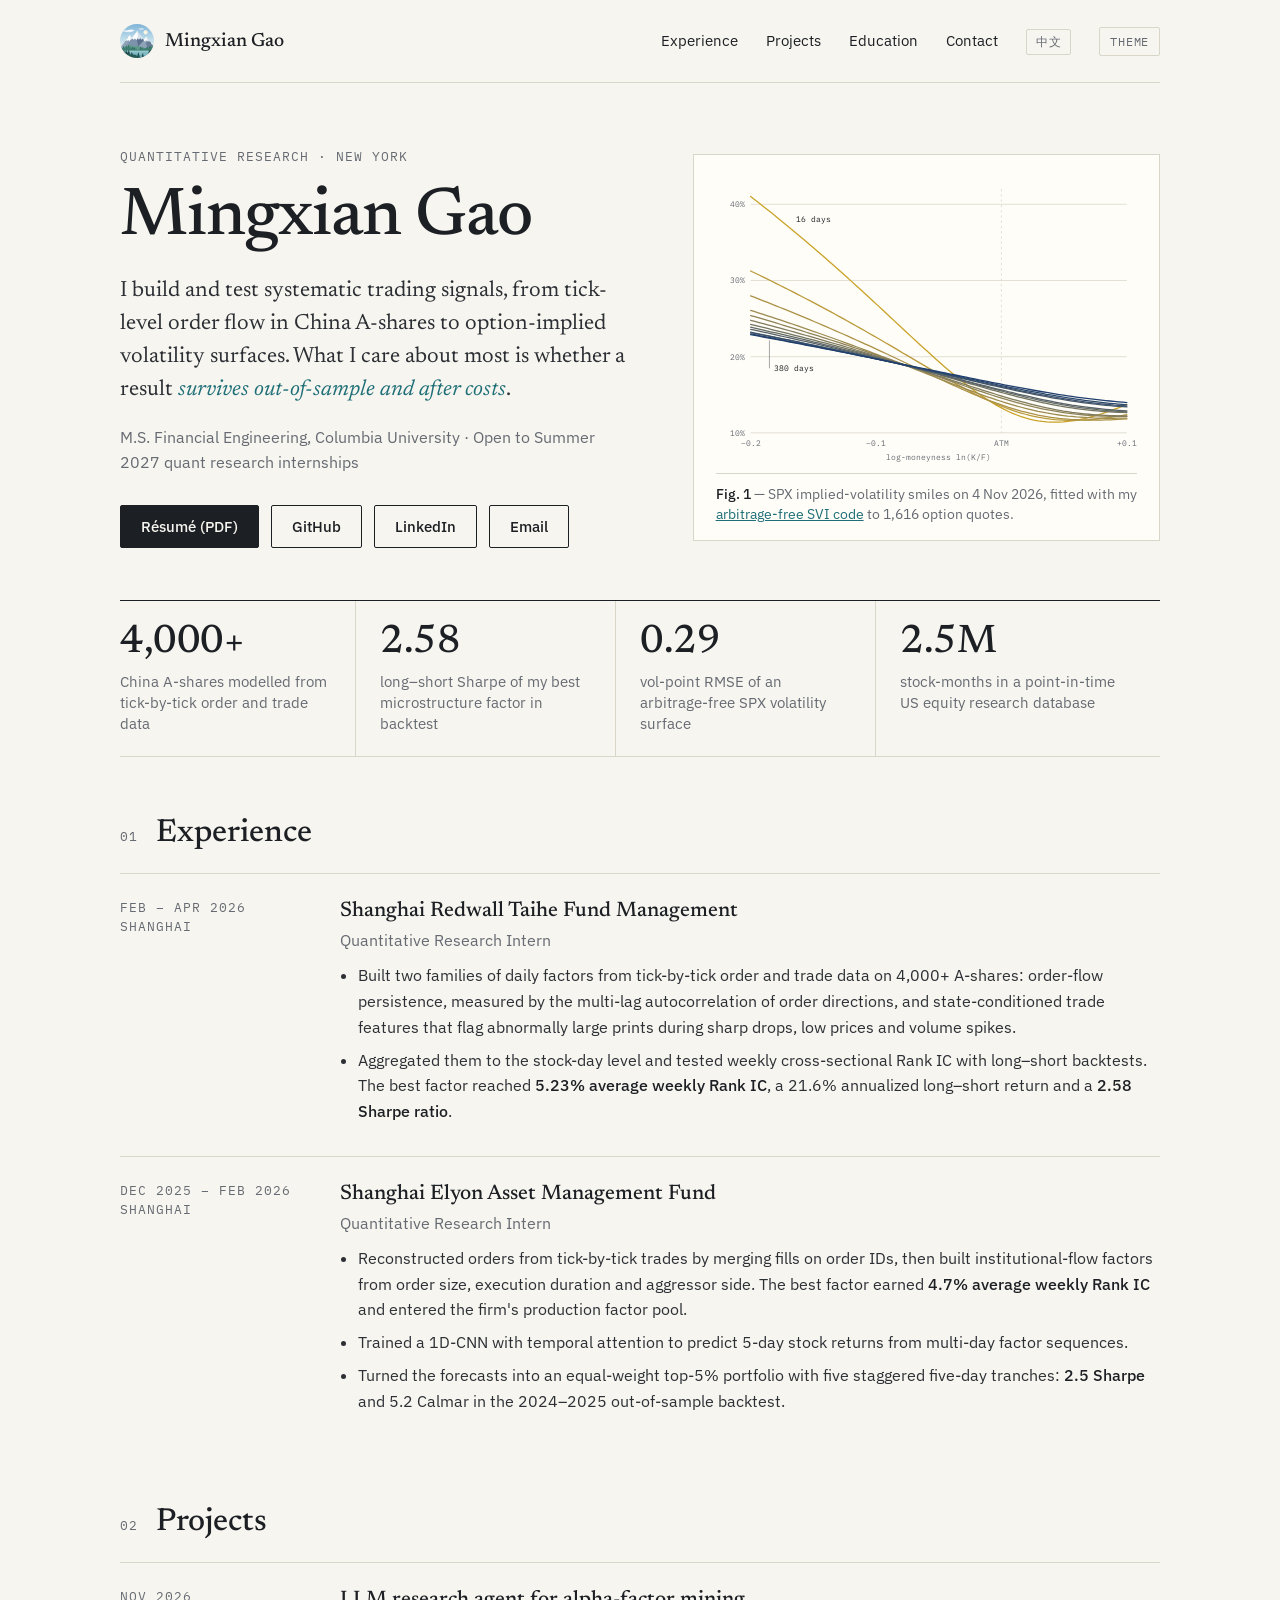
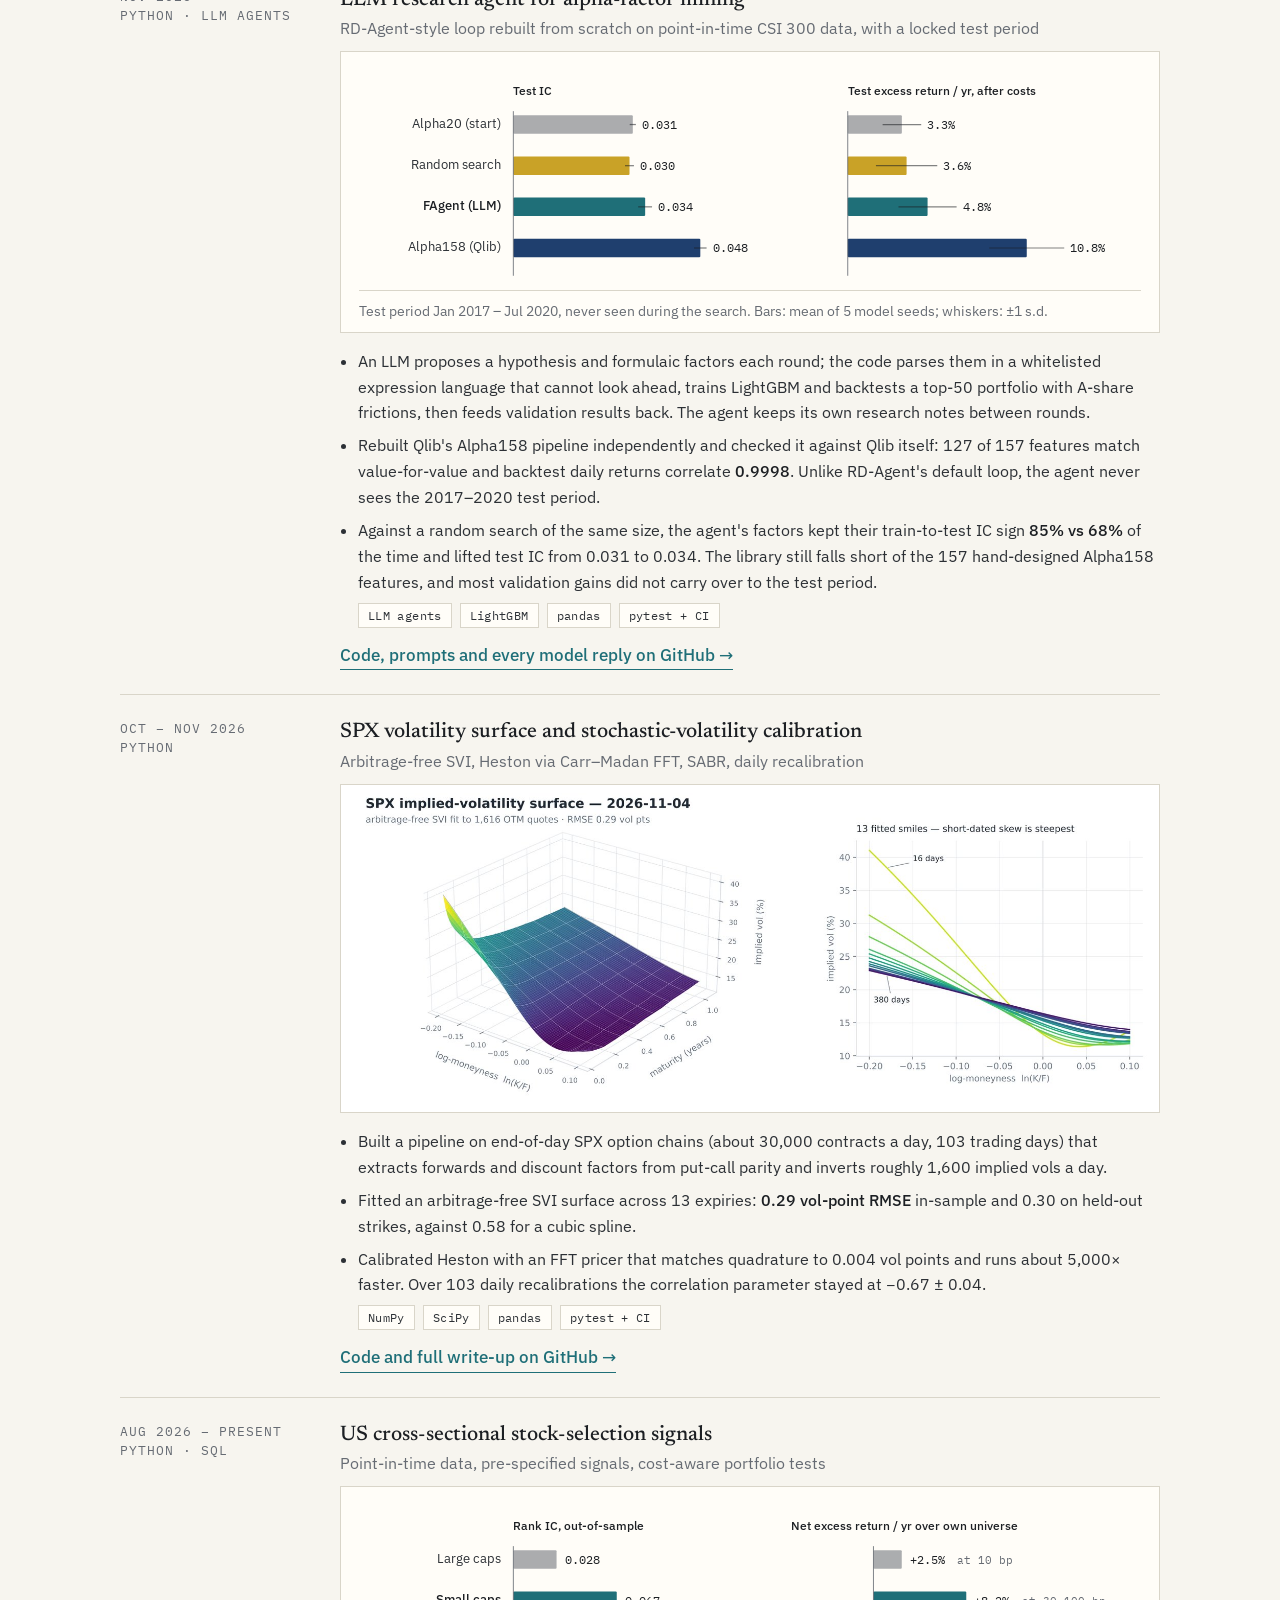
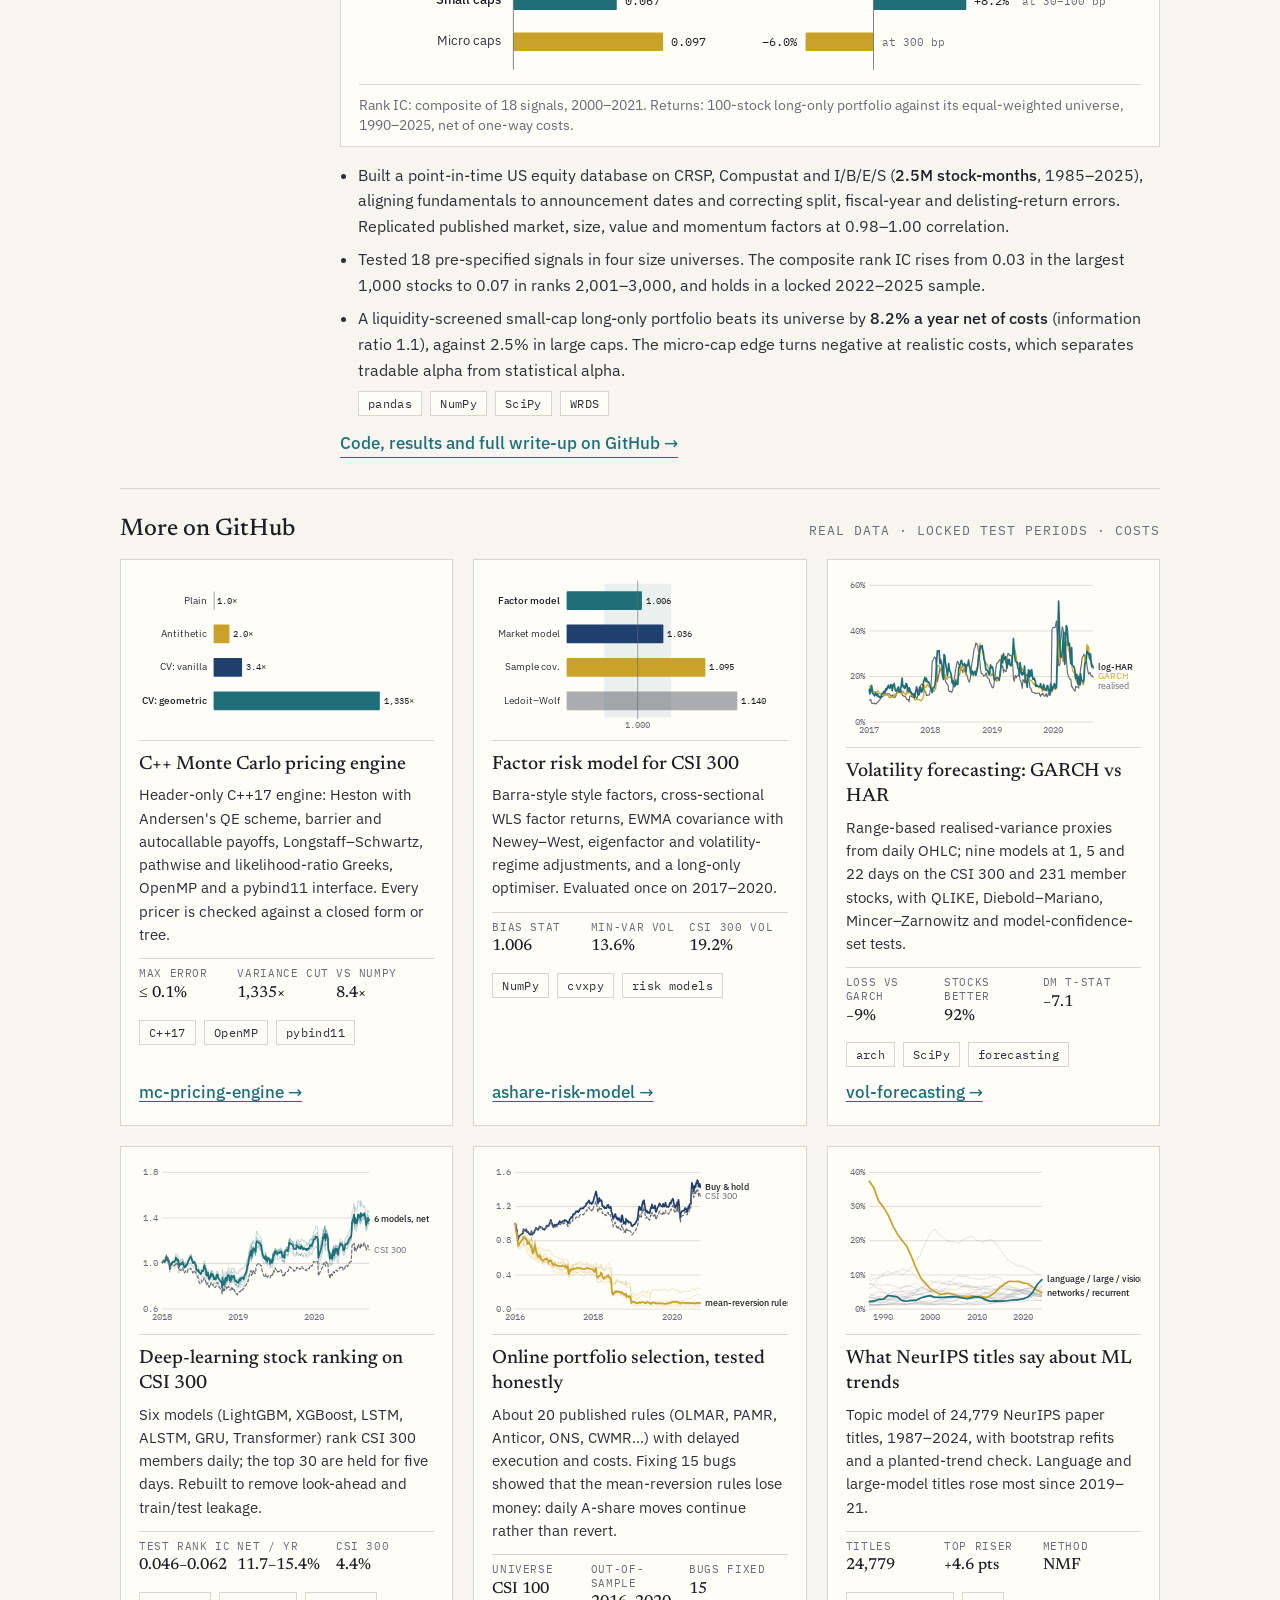
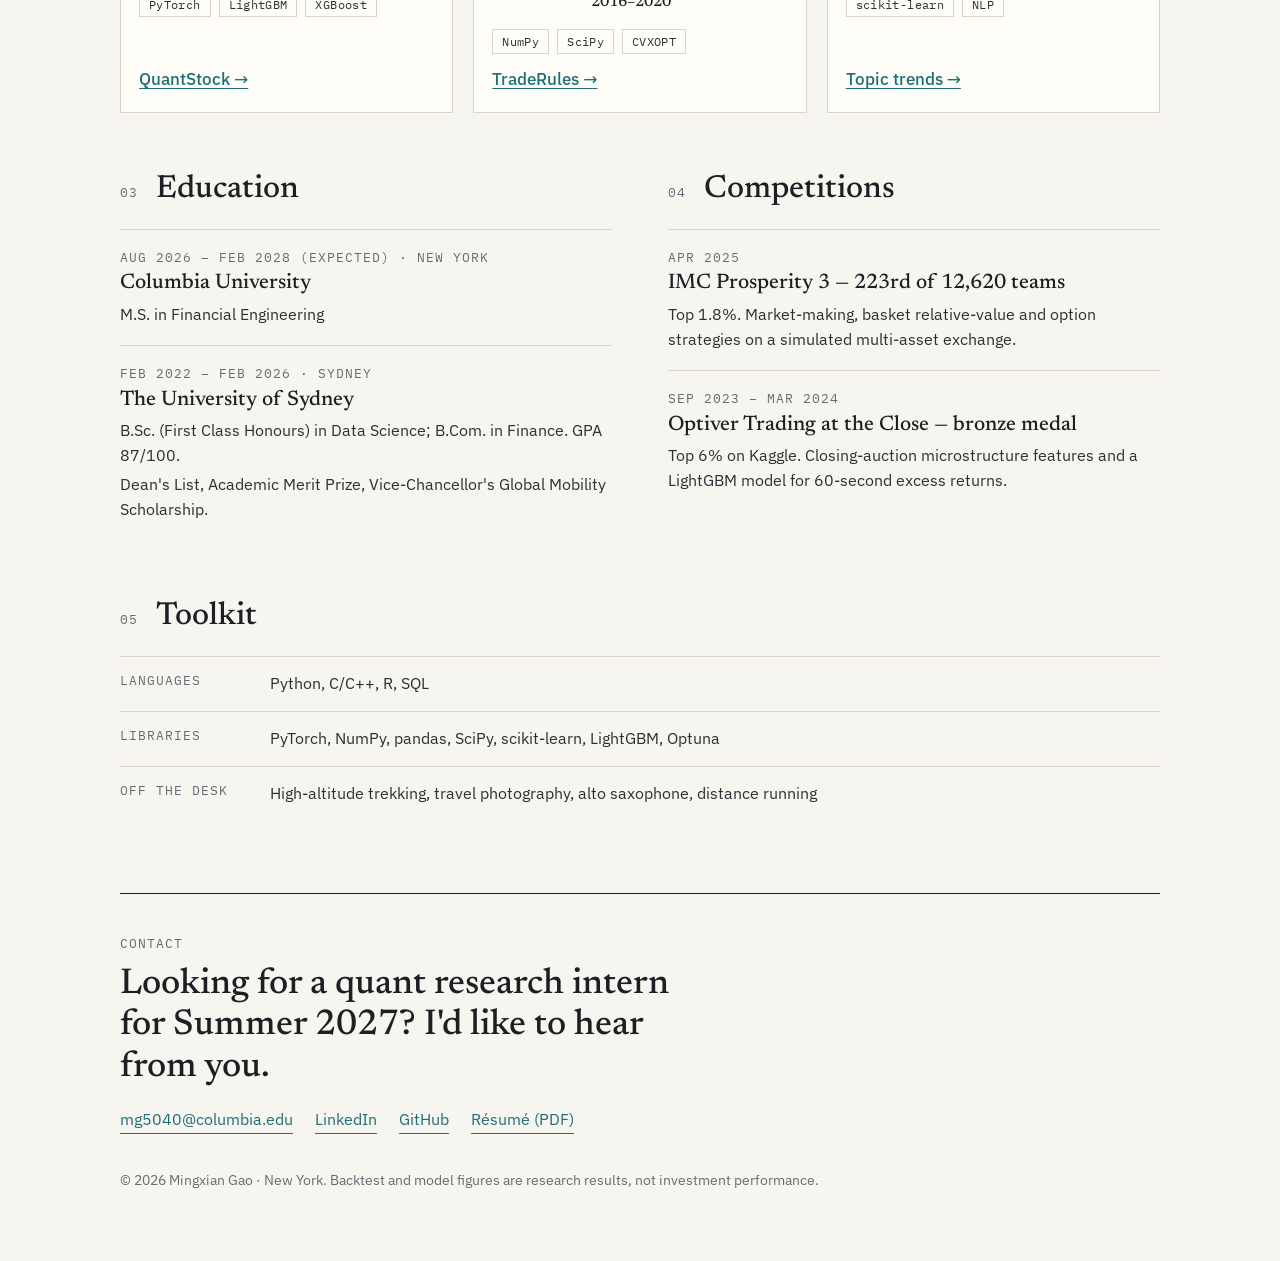
==== commit 5434508e: "Add a Simplified Chinese version of the site at /zh/ zh/index.html mirrors the English page section " ====
--- a/index.html
+++ b/index.html
@@ -10,6 +10,9 @@
 <meta property="og:type" content="website">
 <meta property="og:url" content="https://mxgao-a.github.io/personal-website/">
 <meta property="og:image" content="https://mxgao-a.github.io/personal-website/assets/spx-surface.jpg">
+<link rel="alternate" hreflang="en" href="https://mxgao-a.github.io/personal-website/">
+<link rel="alternate" hreflang="zh-CN" href="https://mxgao-a.github.io/personal-website/zh/">
+<link rel="alternate" hreflang="x-default" href="https://mxgao-a.github.io/personal-website/">
 <link rel="icon" href="assets/favicon.png" type="image/png">
 <link rel="apple-touch-icon" href="assets/apple-touch-icon.png">
 <link rel="preload" href="assets/fonts/newsreader-latin-500-normal.woff2" as="font" type="font/woff2" crossorigin>
@@ -29,6 +32,7 @@
       <li class="hide-s"><a href="#projects">Projects</a></li>
       <li class="hide-s"><a href="#education">Education</a></li>
       <li><a href="#contact">Contact</a></li>
+      <li><a class="lang" href="zh/" hreflang="zh-CN" lang="zh-CN" title="中文版">中文</a></li>
       <li><button class="theme" id="theme" type="button" aria-label="Switch between light and dark theme">Theme</button></li>
     </ul>
   </nav>
--- a/assets/style.css
+++ b/assets/style.css
@@ -44,6 +44,27 @@
 nav ul a:hover{color:var(--accent)}
 .theme{font:400 12px var(--mono);letter-spacing:.06em;text-transform:uppercase;color:var(--muted);background:none;border:1px solid var(--rule);border-radius:2px;padding:6px 10px;cursor:pointer}
 .theme:hover{color:var(--ink);border-color:var(--ink)}
+nav ul a.lang{font:400 12px var(--sans);letter-spacing:.04em;color:var(--muted);border:1px solid var(--rule);border-radius:2px;padding:5px 9px;line-height:1.2;display:inline-block;white-space:nowrap}
+nav ul a.lang:hover{color:var(--ink);border-color:var(--ink)}
+
+/* ---- Chinese page: system CJK fonts after the Latin webfonts, looser leading */
+html[lang="zh-CN"]{
+  --serif:"Newsreader","Songti SC","Noto Serif SC","Source Han Serif SC","Noto Serif CJK SC",Georgia,serif;
+  --sans:"Plex Sans","PingFang SC","Hiragino Sans GB","Noto Sans SC","Source Han Sans SC","Noto Sans CJK SC","Microsoft YaHei",system-ui,-apple-system,"Segoe UI",sans-serif;
+  --mono:"Plex Mono",ui-monospace,SFMono-Regular,Menlo,"PingFang SC","Hiragino Sans GB","Noto Sans SC","Noto Sans CJK SC","Microsoft YaHei",monospace;
+}
+html[lang="zh-CN"] body{line-height:1.75;letter-spacing:.01em}
+html[lang="zh-CN"] .lede{line-height:1.7}
+html[lang="zh-CN"] .lede em{font-style:normal}
+html[lang="zh-CN"] h2,html[lang="zh-CN"] h3{letter-spacing:.02em}
+html[lang="zh-CN"] h2,html[lang="zh-CN"] h3{text-wrap:balance}
+html[lang="zh-CN"] .contact h2{line-height:1.35;max-width:none}
+html[lang="zh-CN"] .contact h2 .nb{display:inline-block}
+html[lang="zh-CN"] .entry li,html[lang="zh-CN"] .entry p{line-height:1.8}
+html[lang="zh-CN"] .card p{line-height:1.7}
+html[lang="zh-CN"] .stat .l,html[lang="zh-CN"] figcaption{line-height:1.6}
+html[lang="zh-CN"] .mono{letter-spacing:.06em}
+html[lang="zh-CN"] .facts dt{letter-spacing:.02em}
 
 /* ---- hero */
 .hero{display:grid;grid-template-columns:1.05fr .95fr;gap:56px;align-items:center;padding:64px 0 52px}
@@ -186,4 +207,9 @@
   nav ul .hide-s{display:none}
   dl{grid-template-columns:110px 1fr}
 }
+@media (max-width:440px){
+  nav .name{gap:8px;font-size:17px;white-space:nowrap}
+  nav ul{gap:12px}
+  .theme,nav ul a.lang{padding:5px 7px}
+}
 @media print{nav ul,.theme,.btns{display:none}body{background:#fff}}
